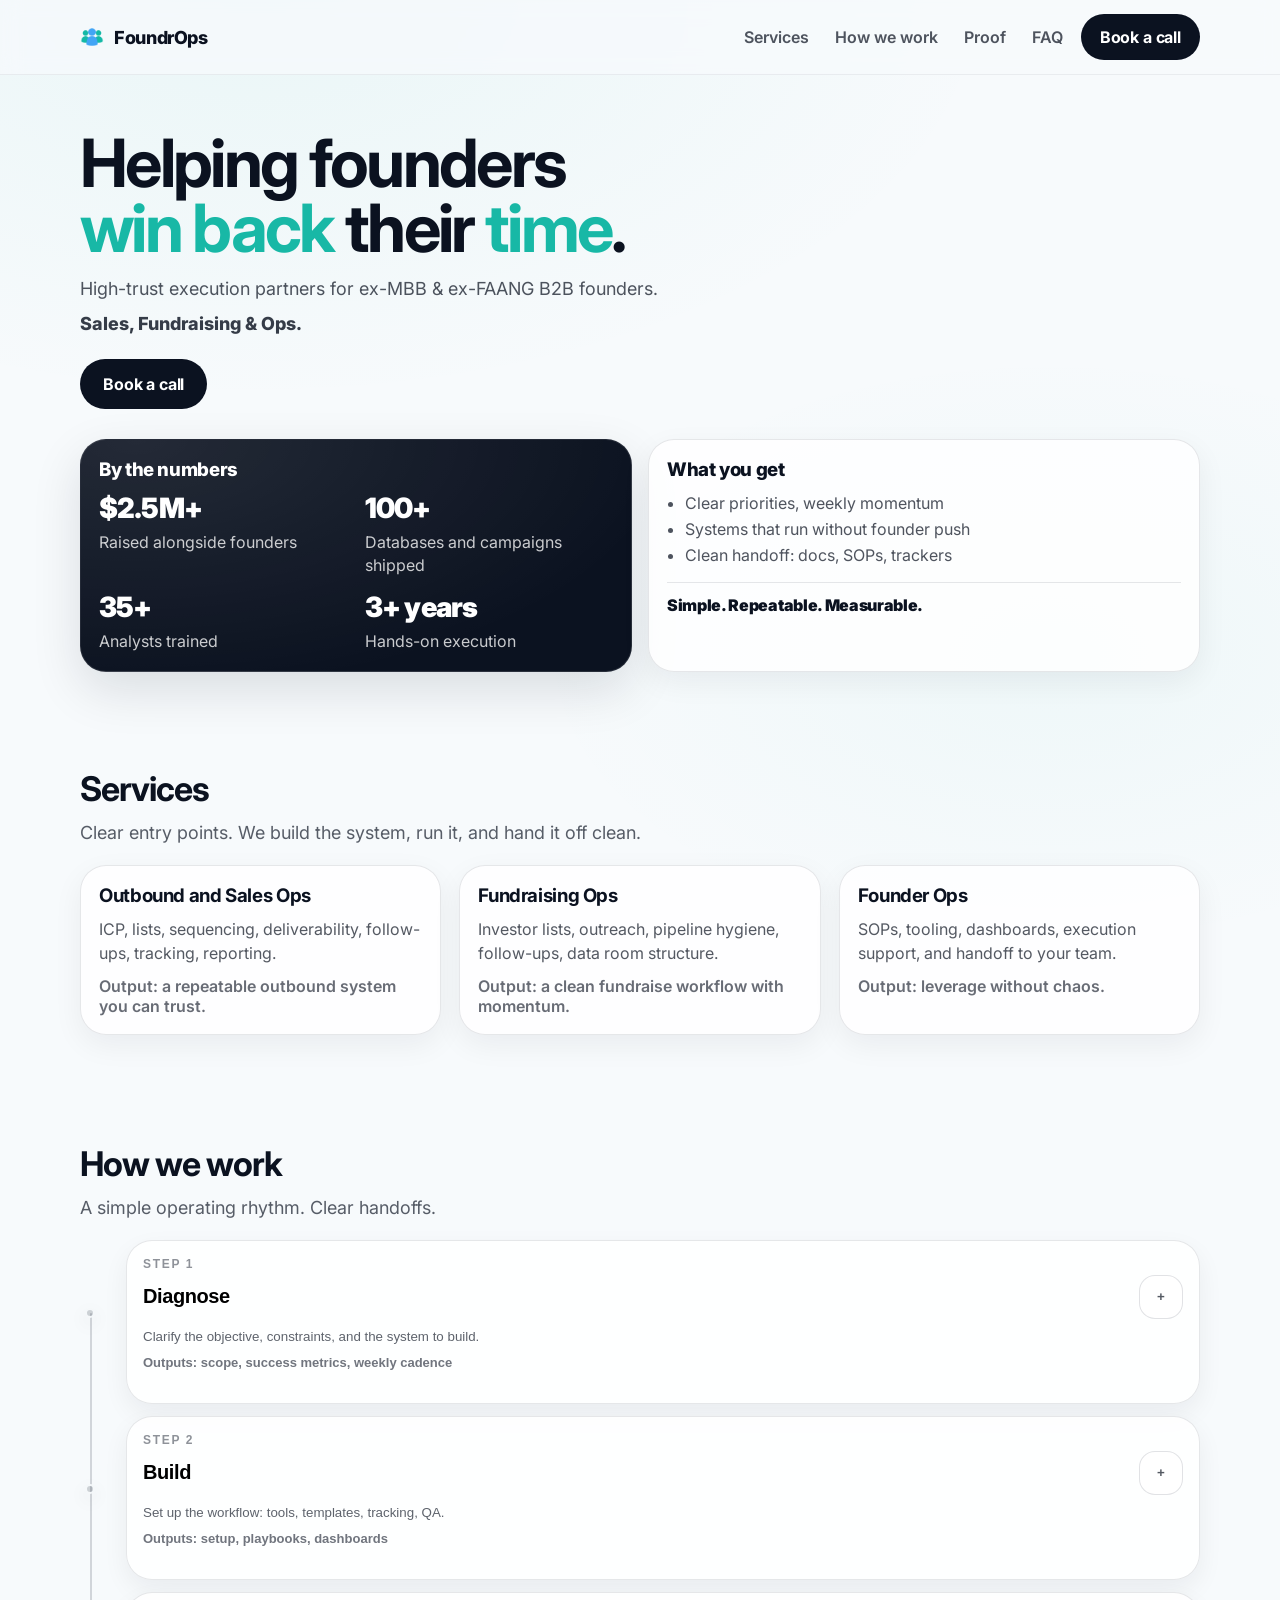
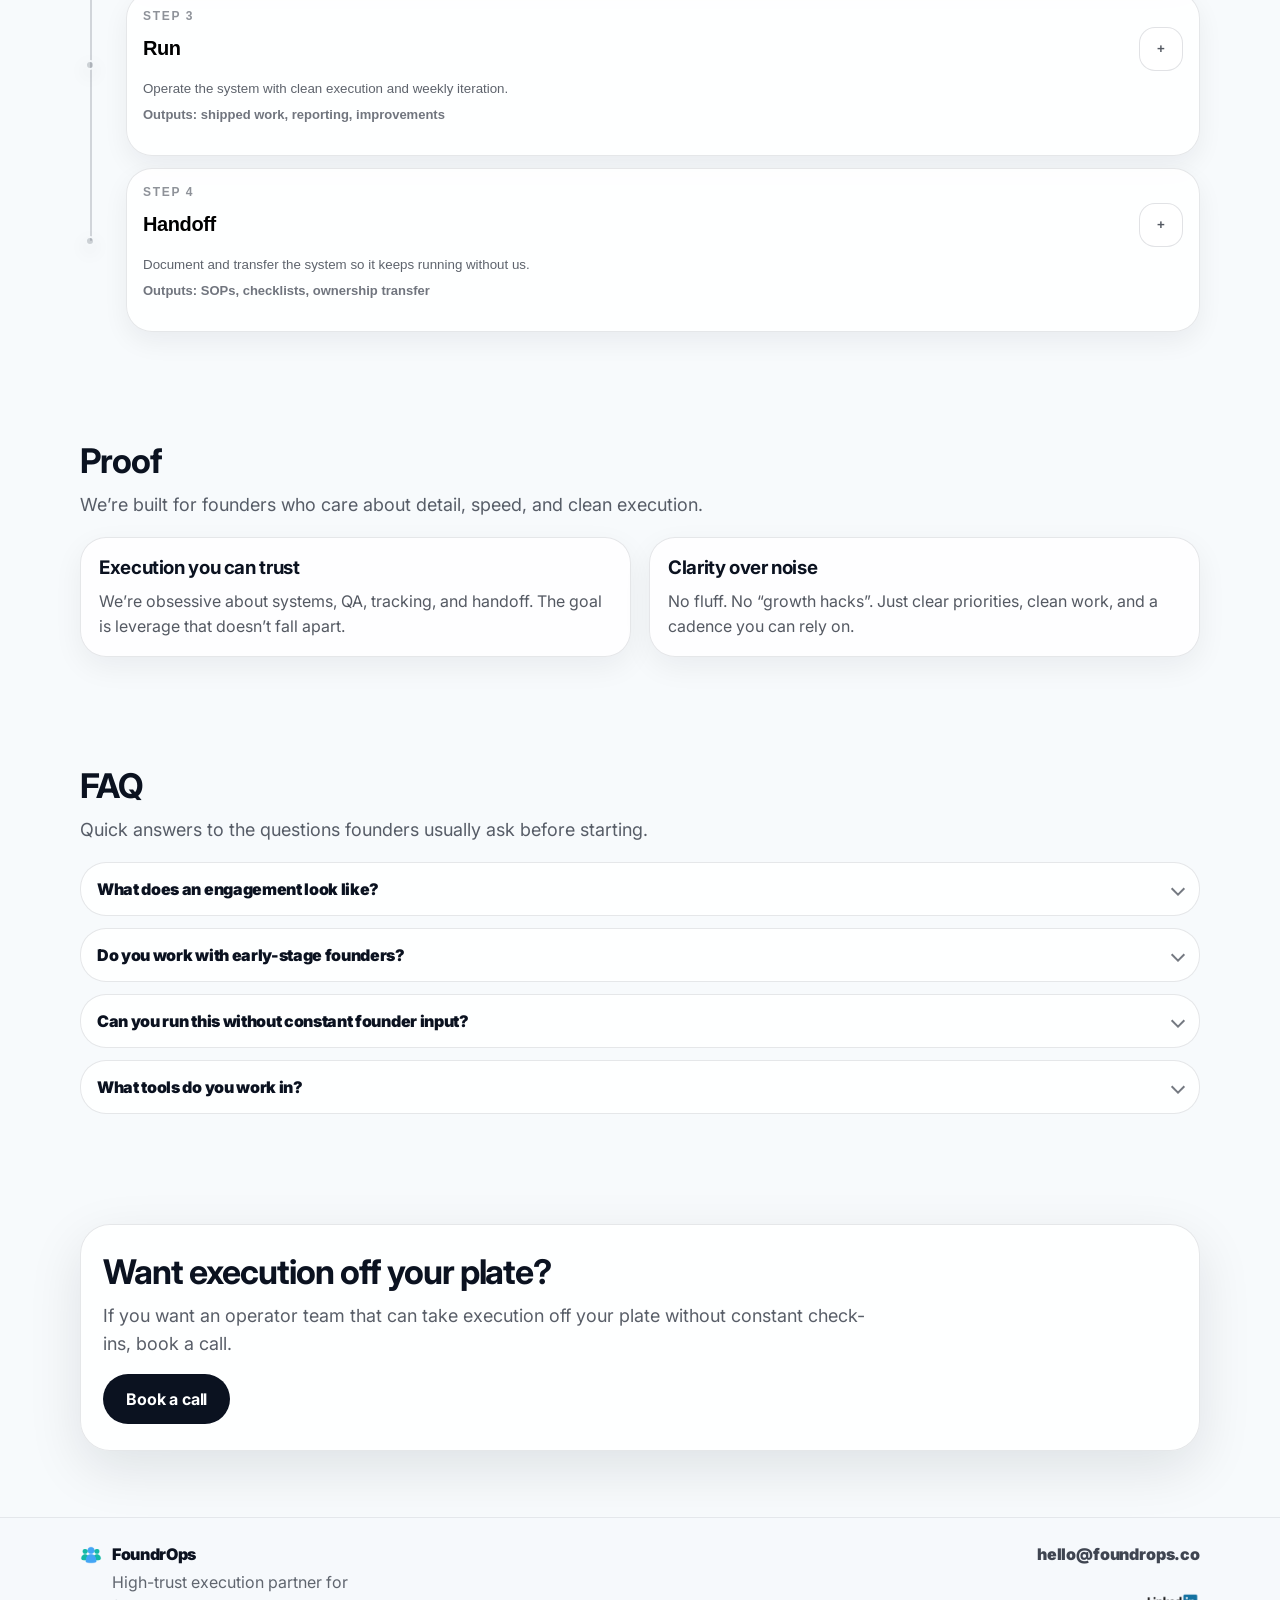
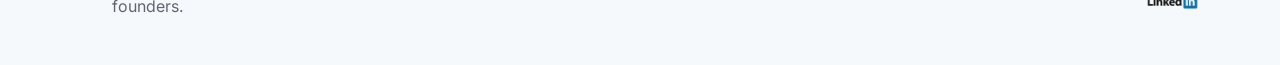
==== public/index.html @ 9a95f973 "Update index.html" ====
<!doctype html>
<html lang="en">
<head>
  <meta charset="utf-8" />
  <meta name="viewport" content="width=device-width, initial-scale=1" />
  <meta name="theme-color" content="#0B1220" />

  <title>FoundrOps | High-trust execution partners</title>
  <meta name="description" content="High-trust execution partners for ex-MBB & ex-FAANG B2B founders. Sales, Fundraising & Ops. Built, run, and handed off with clean documentation." />

  <!-- Enable safe reveal animations only when JS is available -->
  <script>
    document.documentElement.classList.add("js");
  </script>

  <!-- Favicons -->
  <link rel="icon" type="image/png" href="favicon.png" />
  <link rel="apple-touch-icon" href="apple-touch-icon.png" />

  <!-- Preload CSS -->
  <link rel="preload" href="styles.css" as="style" />
  <link rel="stylesheet" href="styles.css" />

  <!-- Fonts -->
  <link rel="preconnect" href="https://fonts.googleapis.com" />
  <link rel="preconnect" href="https://fonts.gstatic.com" crossorigin />
  <link rel="preload" as="style" href="https://fonts.googleapis.com/css2?family=Inter:wght@400;500;600;700;800&display=swap" />
  <link href="https://fonts.googleapis.com/css2?family=Inter:wght@400;500;600;700;800&display=swap" rel="stylesheet" />
</head>

<body>
  <a class="skip" href="#main">Skip to content</a>

  <header class="site-header" id="siteHeader">
    <div class="container header-inner">
      <a class="brand" href="#top" aria-label="FoundrOps home">
        <img src="group.png" alt="" class="brand-logo" width="22" height="22" loading="eager" />
        <span class="brand-name">FoundrOps</span>
      </a>

      <nav class="nav" aria-label="Primary">
        <a class="nav-link" href="#services">Services</a>
        <a class="nav-link" href="#how">How we work</a>
        <a class="nav-link" href="#proof">Proof</a>
        <a class="nav-link" href="#faq">FAQ</a>
      </nav>

      <a class="btn btn-primary header-cta" id="headerCta" href="https://calendly.com/mihirmakwana5720/20min" target="_blank" rel="noopener">
        Book a call
      </a>

      <button class="nav-toggle" id="navToggle" aria-label="Open menu" aria-expanded="false" aria-controls="mobileNav">
        <span></span><span></span><span></span>
      </button>
    </div>

    <div class="mobile-nav" id="mobileNav" aria-hidden="true">
      <div class="mobile-nav-inner container">
        <a class="mobile-link" href="#services">Services</a>
        <a class="mobile-link" href="#how">How we work</a>
        <a class="mobile-link" href="#proof">Proof</a>
        <a class="mobile-link" href="#faq">FAQ</a>

        <a class="btn btn-primary mobile-cta" href="https://calendly.com/mihirmakwana5720/20min" target="_blank" rel="noopener">
          Book a call
        </a>
      </div>
    </div>
  </header>

  <main id="main">
    <!-- HERO -->
    <section class="hero" id="top">
      <div class="container">
        <div class="hero-top reveal">
          <div class="hero-copy">
            <h1 class="hero-title">
              Helping founders <span class="accent nowrap">win back</span> their <span class="accent">time</span>.
            </h1>

            <p class="hero-sub">
              High-trust execution partners for ex-MBB &amp; ex-FAANG B2B founders.
            </p>
            <p class="hero-sub hero-sub-strong">
              Sales, Fundraising &amp; Ops.
            </p>

            <div class="hero-actions" id="heroCtaBlock">
              <a class="btn btn-primary btn-lg" id="heroCta" href="https://calendly.com/mihirmakwana5720/20min" target="_blank" rel="noopener">
                Book a call
              </a>
            </div>
          </div>
        </div>

        <div class="hero-cards reveal">
          <article class="card sheen">
            <h3 class="card-title">By the numbers</h3>
            <div class="stats">
              <div class="stat">
                <div class="stat-num">$2.5M+</div>
                <div class="stat-label">Raised alongside founders</div>
              </div>
              <div class="stat">
                <div class="stat-num">100+</div>
                <div class="stat-label">Databases and campaigns shipped</div>
              </div>
              <div class="stat">
                <div class="stat-num">35+</div>
                <div class="stat-label">Analysts trained</div>
              </div>
              <div class="stat">
                <div class="stat-num">3+ years</div>
                <div class="stat-label">Hands-on execution</div>
              </div>
            </div>
          </article>

          <article class="card sheen card-get">
            <h3 class="card-title">What you get</h3>
            <ul class="bullets">
              <li>Clear priorities, weekly momentum</li>
              <li>Systems that run without founder push</li>
              <li>Clean handoff: docs, SOPs, trackers</li>
            </ul>
            <div class="tagline">Simple. Repeatable. Measurable.</div>
          </article>
        </div>
      </div>
    </section>

    <!-- SERVICES -->
    <section class="section reveal" id="services">
      <div class="container">
        <div class="section-head">
          <h2>Services</h2>
          <p>Clear entry points. We build the system, run it, and hand it off clean.</p>
        </div>

        <div class="grid-3">
          <article class="card sheen">
            <h3>Outbound and Sales Ops</h3>
            <p>ICP, lists, sequencing, deliverability, follow-ups, tracking, reporting.</p>
            <div class="mini">Output: a repeatable outbound system you can trust.</div>
          </article>

          <article class="card sheen">
            <h3>Fundraising Ops</h3>
            <p>Investor lists, outreach, pipeline hygiene, follow-ups, data room structure.</p>
            <div class="mini">Output: a clean fundraise workflow with momentum.</div>
          </article>

          <article class="card sheen">
            <h3>Founder Ops</h3>
            <p>SOPs, tooling, dashboards, execution support, and handoff to your team.</p>
            <div class="mini">Output: leverage without chaos.</div>
          </article>
        </div>
      </div>
    </section>

    <!-- HOW WE WORK -->
    <section class="section reveal" id="how">
      <div class="container">
        <div class="section-head">
          <h2>How we work</h2>
          <p>A simple operating rhythm. Clear handoffs.</p>
        </div>

        <div class="work">
          <div class="work-rail" aria-hidden="true">
            <div class="rail-track" id="railTrack"></div>
            <div class="rail-fill" id="railFill"></div>
            <div class="rail-dots" id="railDots"></div>
          </div>

          <div class="work-steps" id="workSteps">
            <article class="step-card sheen" data-step="0">
              <button class="step-trigger" id="stepBtn0" type="button" aria-expanded="false" aria-controls="stepPanel0">
                <div class="step-meta">STEP 1</div>
                <div class="step-row">
                  <div class="step-title">Diagnose</div>
                  <div class="step-icon" aria-hidden="true">+</div>
                </div>
                <div class="step-sub">Clarify the objective, constraints, and the system to build.</div>
                <div class="step-out">Outputs: scope, success metrics, weekly cadence</div>
              </button>

              <div class="step-panel" id="stepPanel0" role="region" aria-labelledby="stepBtn0" aria-hidden="true">
                <div class="step-panel-inner">
                  <ul class="bullets tight">
                    <li>Clarify priorities and what “done” looks like</li>
                    <li>Map the workflow, tools, and handoffs</li>
                    <li>Agree weekly cadence and reporting format</li>
                  </ul>
                </div>
              </div>
            </article>

            <article class="step-card sheen" data-step="1">
              <button class="step-trigger" id="stepBtn1" type="button" aria-expanded="false" aria-controls="stepPanel1">
                <div class="step-meta">STEP 2</div>
                <div class="step-row">
                  <div class="step-title">Build</div>
                  <div class="step-icon" aria-hidden="true">+</div>
                </div>
                <div class="step-sub">Set up the workflow: tools, templates, tracking, QA.</div>
                <div class="step-out">Outputs: setup, playbooks, dashboards</div>
              </button>

              <div class="step-panel" id="stepPanel1" role="region" aria-labelledby="stepBtn1" aria-hidden="true">
                <div class="step-panel-inner">
                  <ul class="bullets tight">
                    <li>Set up tooling and clean structure</li>
                    <li>Create templates, checklists, trackers</li>
                    <li>Install QA so execution stays consistent</li>
                  </ul>
                </div>
              </div>
            </article>

            <article class="step-card sheen" data-step="2">
              <button class="step-trigger" id="stepBtn2" type="button" aria-expanded="false" aria-controls="stepPanel2">
                <div class="step-meta">STEP 3</div>
                <div class="step-row">
                  <div class="step-title">Run</div>
                  <div class="step-icon" aria-hidden="true">+</div>
                </div>
                <div class="step-sub">Operate the system with clean execution and weekly iteration.</div>
                <div class="step-out">Outputs: shipped work, reporting, improvements</div>
              </button>

              <div class="step-panel" id="stepPanel2" role="region" aria-labelledby="stepBtn2" aria-hidden="true">
                <div class="step-panel-inner">
                  <ul class="bullets tight">
                    <li>Execute weekly with speed and consistency</li>
                    <li>Track outcomes and tighten the loop</li>
                    <li>Improve what matters, cut what doesn’t</li>
                  </ul>
                </div>
              </div>
            </article>

            <article class="step-card sheen" data-step="3">
              <button class="step-trigger" id="stepBtn3" type="button" aria-expanded="false" aria-controls="stepPanel3">
                <div class="step-meta">STEP 4</div>
                <div class="step-row">
                  <div class="step-title">Handoff</div>
                  <div class="step-icon" aria-hidden="true">+</div>
                </div>
                <div class="step-sub">Document and transfer the system so it keeps running without us.</div>
                <div class="step-out">Outputs: SOPs, checklists, ownership transfer</div>
              </button>

              <div class="step-panel" id="stepPanel3" role="region" aria-labelledby="stepBtn3" aria-hidden="true">
                <div class="step-panel-inner">
                  <ul class="bullets tight">
                    <li>Document the system end-to-end</li>
                    <li>Transfer ownership with clear standards</li>
                    <li>Leave behind a workflow your team can run</li>
                  </ul>
                </div>
              </div>
            </article>
          </div>
        </div>
      </div>
    </section>

    <!-- PROOF -->
    <section class="section reveal" id="proof">
      <div class="container">
        <div class="section-head">
          <h2>Proof</h2>
          <p>We’re built for founders who care about detail, speed, and clean execution.</p>
        </div>

        <div class="grid-2">
          <article class="card sheen">
            <h3>Execution you can trust</h3>
            <p>We’re obsessive about systems, QA, tracking, and handoff. The goal is leverage that doesn’t fall apart.</p>
          </article>

          <article class="card sheen">
            <h3>Clarity over noise</h3>
            <p>No fluff. No “growth hacks”. Just clear priorities, clean work, and a cadence you can rely on.</p>
          </article>
        </div>
      </div>
    </section>

    <!-- FAQ -->
    <section class="section reveal" id="faq">
      <div class="container">
        <div class="section-head">
          <h2>FAQ</h2>
          <p>Quick answers to the questions founders usually ask before starting.</p>
        </div>

        <div class="faq">
          <details class="faq-item sheen">
            <summary>
              <span>What does an engagement look like?</span>
              <span class="chev" aria-hidden="true"></span>
            </summary>
            <div class="faq-body">
              We start with a fast diagnose, align on outputs, then build and run weekly. Once stable, we document and hand off.
            </div>
          </details>

          <details class="faq-item sheen">
            <summary>
              <span>Do you work with early-stage founders?</span>
              <span class="chev" aria-hidden="true"></span>
            </summary>
            <div class="faq-body">
              Yes, if the founder values systems and consistency. We’re a fit when you want repeatable execution, not experiments for experiments’ sake.
            </div>
          </details>

          <details class="faq-item sheen">
            <summary>
              <span>Can you run this without constant founder input?</span>
              <span class="chev" aria-hidden="true"></span>
            </summary>
            <div class="faq-body">
              That’s the point. We set up structure, reporting, and QA so the work moves with minimal check-ins.
            </div>
          </details>

          <details class="faq-item sheen">
            <summary>
              <span>What tools do you work in?</span>
              <span class="chev" aria-hidden="true"></span>
            </summary>
            <div class="faq-body">
              Whatever your stack is. We typically operate across CRM, email tooling, spreadsheets, docs, and lightweight automation.
            </div>
          </details>
        </div>
      </div>
    </section>

    <!-- CTA -->
    <section class="cta reveal" id="cta">
      <div class="container">
        <div class="cta-card sheen" id="ctaBlock">
          <h2>Want execution off your plate?</h2>
          <p>If you want an operator team that can take execution off your plate without constant check-ins, book a call.</p>
          <div class="cta-actions">
            <a class="btn btn-primary btn-lg" href="https://calendly.com/mihirmakwana5720/20min" target="_blank" rel="noopener">
              Book a call
            </a>
          </div>
        </div>
      </div>
    </section>

    <!-- FOOTER -->
    <footer class="footer">
      <div class="container footer-inner">
        <div class="footer-brand">
          <img src="group.png" alt="" class="footer-logo" width="22" height="22" loading="lazy" />
          <div>
            <div class="footer-name">FoundrOps</div>
            <div class="footer-sub">High-trust execution partner for founders.</div>
          </div>
        </div>

        <div class="footer-links">
          <a class="footer-link" href="mailto:hello@foundrops.co">hello@foundrops.co</a>
          <a class="footer-linkedin" href="https://www.linkedin.com/in/makwana-mihir/" target="_blank" rel="noopener" aria-label="LinkedIn">
            <img src="linkedin.png" alt="LinkedIn" width="110" height="110" loading="lazy" />
          </a>
        </div>
      </div>
    </footer>
  </main>

  <script src="script.js" defer></script>
</body>
</html>
---- public/styles.css ----
:root{
  --bg: #F7FAFC;
  --surface: #FFFFFF;
  --ink: #0B1220;
  --muted: #4B5563;
  --muted2:#6B7280;
  --stroke: rgba(15, 23, 42, 0.12);
  --shadow: 0 10px 30px rgba(11,18,32,0.10);
  --shadow2: 0 18px 50px rgba(11,18,32,0.12);
  --accent: #18B8A6;
  --accent2:#0FA69A;
  --radius: 18px;
  --radius2: 26px;

  --rail-x: 10px;
  --rail-w: 2px;
}

*{ box-sizing: border-box; }
html{ scroll-behavior: smooth; }
body{
  margin:0;
  font-family: Inter, system-ui, -apple-system, Segoe UI, Roboto, Arial, sans-serif;
  color: var(--ink);
  background:
    radial-gradient(1200px 650px at 20% 0%, rgba(24,184,166,0.06) 0%, rgba(24,184,166,0.00) 62%),
    radial-gradient(900px 520px at 82% 20%, rgba(24,184,166,0.04) 0%, rgba(24,184,166,0.00) 58%),
    var(--bg);
}

a{ color: inherit; text-decoration: none; }
ul{ margin:0; padding-left: 18px; }
p{ margin:0; }

.sr-only{
  position:absolute;
  width:1px;
  height:1px;
  padding:0;
  margin:-1px;
  overflow:hidden;
  clip: rect(0, 0, 0, 0);
  white-space: nowrap;
  border:0;
}

.container{
  width: min(1120px, calc(100% - 40px));
  margin: 0 auto;
}

.skip{
  position:absolute;
  left:-9999px;
  top: 12px;
  background: var(--surface);
  border: 1px solid var(--stroke);
  padding: 10px 14px;
  border-radius: 12px;
}
.skip:focus{ left: 12px; z-index: 9999; }

.site-header{
  position: sticky;
  top: 0;
  z-index: 50;
  background: rgba(247,250,252,0.72);
  backdrop-filter: blur(10px);
  border-bottom: 1px solid rgba(15,23,42,0.06);
}
.header-inner{
  display:flex;
  align-items:center;
  gap: 18px;
  padding: 14px 0;
}
.brand{
  display:flex;
  align-items:center;
  gap: 10px;
  min-width: 160px;
}
.brand-logo{
  width: 24px;
  height: 24px;
  border-radius: 8px;
}
.brand-name{
  font-weight: 800;
  letter-spacing: -0.02em;
  font-size: 18px;
}

.nav{
  margin-left: auto;
  display:flex;
  align-items:center;
  justify-content:flex-end;
  gap: 26px;
}
.nav-link{
  font-weight: 600;
  color: rgba(11,18,32,0.72);
  padding: 8px 0;
}
.nav-link:hover{ color: rgba(11,18,32,0.95); }

.btn{
  display:inline-flex;
  align-items:center;
  justify-content:center;
  border-radius: 999px;
  padding: 12px 18px;
  border: 1px solid rgba(15,23,42,0.12);
  background: transparent;
  font-weight: 700;
  letter-spacing: -0.01em;
  transition: transform .18s ease, box-shadow .18s ease, background .18s ease, opacity .18s ease;
  white-space: nowrap;
}
.btn:hover{ transform: translateY(-1px); box-shadow: 0 12px 30px rgba(11,18,32,0.10); }
.btn:active{ transform: translateY(0); box-shadow: none; }

.btn-primary{
  background: linear-gradient(180deg, #0B1220, #0B1220);
  border-color: rgba(11,18,32,0.16);
  color: #fff;
}
.btn-lg{ padding: 14px 22px; font-size: 16px; }

.header-cta{
  opacity: 0;
  pointer-events: none;
  transform: translateY(-2px);
}
.header-cta.is-visible{
  opacity: 1;
  pointer-events: auto;
  transform: translateY(0);
}

.nav-toggle{
  display:none;
  margin-left: 6px;
  width: 44px;
  height: 40px;
  border-radius: 999px;
  border: 1px solid rgba(15,23,42,0.12);
  background: rgba(255,255,255,0.70);
  align-items:center;
  justify-content:center;
  cursor:pointer;
}
.nav-toggle span{
  display:block;
  width: 22px;
  height: 2px;
  border-radius: 2px;
  background: rgba(11,18,32,0.82);
}
.nav-toggle{
  gap: 4px;
  flex-direction: column;
}

.mobile-nav{
  display:none;
  border-top: 1px solid rgba(15,23,42,0.08);
  background: rgba(247,250,252,0.92);
  backdrop-filter: blur(10px);
}
.mobile-nav[aria-hidden="false"]{ display:block; }
.mobile-nav-inner{
  padding: 12px 0 18px;
  display:flex;
  flex-direction: column;
  gap: 10px;
}
.mobile-link{
  padding: 12px 6px;
  font-weight: 700;
  color: rgba(11,18,32,0.80);
  border-radius: 12px;
}
.mobile-link:hover{ background: rgba(15,23,42,0.04); }
.mobile-cta{ margin-top: 8px; }

.hero{
  padding: 46px 0 34px;
}
.hero-top{
  display:block;
}
.hero-copy{
  max-width: 900px;
}
.hero-title{
  font-size: clamp(44px, 5.2vw, 74px);
  line-height: 0.98;
  letter-spacing: -0.04em;
  margin: 0 0 14px;
  text-wrap: balance;
}
.accent{ color: var(--accent); }
.nowrap{ white-space: nowrap; }

.hero-sub{
  margin-top: 10px;
  color: rgba(11,18,32,0.72);
  font-size: 18px;
  line-height: 1.5;
  max-width: 64ch;
}
.hero-sub-strong{
  margin-top: 8px;
  font-weight: 800;
  color: rgba(11,18,32,0.82);
}

.hero-actions{
  margin-top: 22px;
}
.hero-cards{
  margin-top: 26px;
  display:grid;
  grid-template-columns: 1fr;
  gap: 16px;
}

.section{
  padding: 54px 0;
}
.section-head{
  margin-bottom: 18px;
}
.section-head h2{
  font-size: 34px;
  letter-spacing: -0.03em;
  margin:0 0 10px;
}
.section-head p{
  color: rgba(11,18,32,0.68);
  font-size: 18px;
  line-height: 1.55;
  max-width: 72ch;
}

.grid-3{
  display:grid;
  grid-template-columns: 1fr;
  gap: 18px;
}
.grid-2{
  display:grid;
  grid-template-columns: 1fr;
  gap: 18px;
}

.card{
  position: relative;
  border-radius: var(--radius2);
  border: 1px solid rgba(15,23,42,0.10);
  background: rgba(255,255,255,0.82);
  box-shadow: 0 10px 30px rgba(11,18,32,0.06);
  padding: 18px 18px;
  overflow:hidden;
}
.card-title{
  margin: 0 0 10px;
  font-weight: 800;
  letter-spacing: -0.02em;
}
.card h3{
  margin: 0 0 10px;
  letter-spacing: -0.02em;
}
.card p{
  color: rgba(11,18,32,0.70);
  line-height: 1.55;
}
.mini{
  margin-top: 10px;
  color: rgba(11,18,32,0.62);
  font-weight: 600;
}

.stats{
  display:grid;
  grid-template-columns: 1fr 1fr;
  gap: 14px 18px;
  margin-top: 10px;
}
.stat-num{
  font-size: 28px;
  font-weight: 900;
  letter-spacing: -0.03em;
}
.stat-label{
  margin-top: 6px;
  color: rgba(255,255,255,0.78);
  line-height: 1.4;
}
.hero .card:first-child{
  background: radial-gradient(900px 420px at 10% 0%, rgba(255,255,255,0.10), rgba(255,255,255,0.00) 60%), #0B1220;
  border-color: rgba(255,255,255,0.10);
  box-shadow: var(--shadow2);
  color: #fff;
}
.hero .card:first-child .card-title{ color:#fff; }
.hero .card:first-child .stat-num{ color:#fff; }
.hero .card:first-child .stat-label{ color: rgba(255,255,255,0.78); }

.bullets{ color: rgba(11,18,32,0.72); line-height: 1.6; }
.bullets.tight{ line-height: 1.55; }
.tagline{
  margin-top: 14px;
  padding-top: 12px;
  border-top: 1px solid rgba(15,23,42,0.10);
  font-weight: 900;
  letter-spacing: -0.02em;
}

/* How we work */
.work{
  display:grid;
  grid-template-columns: 28px 1fr;
  gap: 18px;
  align-items: start;
  margin-top: 14px;
}
.work-rail{
  position: relative;
  min-height: 260px;
}
.rail-track, .rail-fill{
  position:absolute;
  left: var(--rail-x);
  width: var(--rail-w);
  border-radius: 999px;
}
.rail-track{
  background: rgba(15,23,42,0.16);
}
.rail-fill{
  background: var(--accent);
  box-shadow: 0 0 0 6px rgba(24,184,166,0.10);
  transform-origin: top;
  transform: scaleY(0);
  will-change: transform;
  transition: transform .26s cubic-bezier(.2,.8,.2,1);
}
.rail-dots{
  position:absolute;
  inset: 0;
}
.rail-dot{
  position:absolute;
  left: calc(var(--rail-x) - 5px);
  width: 10px;
  height: 10px;
  border-radius: 999px;
  background: rgba(15,23,42,0.18);
  border: 2px solid rgba(247,250,252,0.95);
  box-shadow: 0 6px 18px rgba(11,18,32,0.10);
  transform: translateY(-50%);
  transition: transform .18s ease, background .18s ease;
}
.rail-dot.is-active{
  background: var(--accent);
  transform: translateY(-50%) scale(1.18);
}

.work-steps{
  display:flex;
  flex-direction: column;
  gap: 12px;
}

.step-card{
  border-radius: var(--radius2);
  border: 1px solid rgba(15,23,42,0.10);
  background: rgba(255,255,255,0.86);
  box-shadow: 0 10px 26px rgba(11,18,32,0.06);
  overflow:hidden;
}
.step-trigger{
  width:100%;
  text-align:left;
  background: transparent;
  border: 0;
  padding: 16px 16px;
  cursor: pointer;
}
.step-meta{
  font-size: 12px;
  letter-spacing: 0.14em;
  color: rgba(11,18,32,0.46);
  font-weight: 800;
}
.step-row{
  display:flex;
  align-items:center;
  justify-content: space-between;
  gap: 12px;
  margin-top: 4px;
}
.step-title{
  font-size: 20px;
  font-weight: 900;
  letter-spacing: -0.02em;
}
.step-icon{
  width: 44px;
  height: 44px;
  border-radius: 16px;
  border: 1px solid rgba(15,23,42,0.12);
  display:flex;
  align-items:center;
  justify-content:center;
  font-weight: 900;
  color: rgba(11,18,32,0.70);
  background: rgba(255,255,255,0.70);
  transition: transform .18s ease, background .18s ease;
}
.step-sub{
  margin-top: 8px;
  color: rgba(11,18,32,0.66);
  line-height: 1.5;
  max-height: 64px;
  overflow:hidden;
  transition: max-height .30s ease, opacity .22s ease;
}
.step-out{
  margin-top: 8px;
  color: rgba(11,18,32,0.58);
  font-weight: 700;
  font-size: 13px;
}

.step-card[data-open="true"] .step-sub{
  max-height: 0;
  opacity: 0;
}
.step-card[data-open="true"] .step-icon{
  background: rgba(24,184,166,0.10);
  color: var(--accent2);
  border-color: rgba(24,184,166,0.22);
}

/* Smooth accordion without height measuring */
.step-panel{
  display: grid;
  grid-template-rows: 0fr;
  opacity: 0;
  margin-top: 0;
  border-top: 1px solid transparent;
  transition: grid-template-rows .30s cubic-bezier(.2,.8,.2,1), opacity .18s ease, border-color .18s ease;
}
.step-panel > .step-panel-inner{
  overflow: hidden;
  padding: 0 16px 16px;
}
.step-panel.is-open{
  grid-template-rows: 1fr;
  opacity: 1;
  border-top-color: rgba(15,23,42,0.08);
}

/* FAQ */
.faq{
  display:flex;
  flex-direction: column;
  gap: 12px;
}
.faq-item{
  border-radius: var(--radius2);
  border: 1px solid rgba(15,23,42,0.10);
  background: rgba(255,255,255,0.86);
  overflow:hidden;
}
.faq-item summary{
  list-style: none;
  cursor:pointer;
  padding: 16px 16px;
  font-weight: 900;
  letter-spacing: -0.02em;
  display:flex;
  align-items:center;
  justify-content: space-between;
  gap: 12px;
}
.faq-item summary::-webkit-details-marker{ display:none; }
.chev{
  width: 10px;
  height: 10px;
  border-right: 2px solid rgba(11,18,32,0.56);
  border-bottom: 2px solid rgba(11,18,32,0.56);
  transform: rotate(45deg);
  transition: transform .18s ease;
  margin-left: 8px;
}
.faq-item[open] .chev{
  transform: rotate(-135deg);
}
.faq-body{
  padding: 0 16px 16px;
  color: rgba(11,18,32,0.70);
  line-height: 1.6;
}

/* CTA */
.cta{
  padding: 56px 0 66px;
}
.cta-card{
  border-radius: 30px;
  border: 1px solid rgba(15,23,42,0.10);
  background: rgba(255,255,255,0.88);
  box-shadow: 0 18px 54px rgba(11,18,32,0.10);
  padding: 26px 22px;
  overflow: hidden;
}
.cta-card h2{
  margin:0 0 10px;
  font-size: 34px;
  letter-spacing: -0.03em;
}
.cta-card p{
  color: rgba(11,18,32,0.68);
  font-size: 18px;
  line-height: 1.55;
  max-width: 70ch;
}
.cta-actions{ margin-top: 16px; }

/* Footer */
.footer{
  padding: 26px 0 36px;
  border-top: 1px solid rgba(15,23,42,0.08);
  background: rgba(247,250,252,0.70);
}
.footer-inner{
  display:flex;
  align-items:flex-start;
  justify-content: space-between;
  gap: 18px;
}
.footer-brand{
  display:flex;
  align-items:flex-start;
  gap: 10px;
}
.footer-logo{
  width: 22px;
  height: 22px;
  border-radius: 8px;
}
.footer-name{
  font-weight: 900;
  letter-spacing: -0.02em;
}
.footer-sub{
  margin-top: 6px;
  color: rgba(11,18,32,0.64);
  line-height: 1.5;
  max-width: 28ch;
}
.footer-links{
  display:flex;
  flex-direction: column;
  align-items:flex-end;
  gap: 10px;
}
.footer-link{
  font-weight: 900;
  letter-spacing: -0.01em;
  color: rgba(11,18,32,0.78);
}
.footer-link:hover{ color: rgba(11,18,32,0.95); }

.footer-linkedin img{
  width: 55px;
  height: 55px;
  display:block;
  opacity: 0.92;
}
.footer-linkedin:hover img{ opacity: 1; }

/* Sheen effect */
.sheen{ position: relative; }
.sheen::before{
  content:"";
  position:absolute;
  inset:-1px;
  background: radial-gradient(140px circle at var(--mx, 50%) var(--my, 50%),
    rgba(24,184,166,0.18),
    rgba(24,184,166,0.00) 60%);
  opacity: 0;
  transition: opacity .18s ease;
  pointer-events:none;
}
.sheen:hover::before{ opacity: 1; }

/* Responsive */
@media (min-width: 820px){
  .hero{ padding: 56px 0 42px; }
  .hero-cards{
    grid-template-columns: 1fr 1fr;
    gap: 16px;
    margin-top: 30px;
  }
  .grid-3{
    grid-template-columns: 1fr 1fr 1fr;
    gap: 18px;
  }
  .grid-2{
    grid-template-columns: 1fr 1fr;
    gap: 18px;
  }
}

@media (max-width: 860px){
  .nav{ display:none; }
  .nav-toggle{ display:flex; margin-left:auto; }
  .header-cta{ display:none; }
  .footer-inner{ flex-direction: column; }
  .footer-links{ align-items:flex-start; }
}

/* Mobile: simplify “How we work” */
@media (max-width: 520px){
  .hero{ padding: 44px 0 30px; }
  .hero-actions{ margin-top: 18px; }
  .hero-cards{ margin-top: 34px; }
  .section{ padding: 44px 0; }
  .section-head h2{ font-size: 30px; }
  .hero-sub{ font-size: 17px; }
  .step-title{ font-size: 19px; }

  .work{ grid-template-columns: 1fr; }
  .work-rail{ display:none; }
}

/* Reduced motion */
@media (prefers-reduced-motion: reduce){
  html{ scroll-behavior: auto; }
  .btn, .rail-dot, .step-panel, .step-sub, .sheen::before, .chev, .rail-fill{
    transition: none !important;
  }
}
---- public/styles.css ----
:root{
  --bg: #F7FAFC;
  --surface: #FFFFFF;
  --ink: #0B1220;
  --muted: #4B5563;
  --muted2:#6B7280;
  --stroke: rgba(15, 23, 42, 0.12);
  --shadow: 0 10px 30px rgba(11,18,32,0.10);
  --shadow2: 0 18px 50px rgba(11,18,32,0.12);
  --accent: #18B8A6;
  --accent2:#0FA69A;
  --radius: 18px;
  --radius2: 26px;

  --rail-x: 10px;
  --rail-w: 2px;
}

*{ box-sizing: border-box; }
html{ scroll-behavior: smooth; }
body{
  margin:0;
  font-family: Inter, system-ui, -apple-system, Segoe UI, Roboto, Arial, sans-serif;
  color: var(--ink);
  background:
    radial-gradient(1200px 650px at 20% 0%, rgba(24,184,166,0.06) 0%, rgba(24,184,166,0.00) 62%),
    radial-gradient(900px 520px at 82% 20%, rgba(24,184,166,0.04) 0%, rgba(24,184,166,0.00) 58%),
    var(--bg);
}

a{ color: inherit; text-decoration: none; }
ul{ margin:0; padding-left: 18px; }
p{ margin:0; }

.sr-only{
  position:absolute;
  width:1px;
  height:1px;
  padding:0;
  margin:-1px;
  overflow:hidden;
  clip: rect(0, 0, 0, 0);
  white-space: nowrap;
  border:0;
}

.container{
  width: min(1120px, calc(100% - 40px));
  margin: 0 auto;
}

.skip{
  position:absolute;
  left:-9999px;
  top: 12px;
  background: var(--surface);
  border: 1px solid var(--stroke);
  padding: 10px 14px;
  border-radius: 12px;
}
.skip:focus{ left: 12px; z-index: 9999; }

.site-header{
  position: sticky;
  top: 0;
  z-index: 50;
  background: rgba(247,250,252,0.72);
  backdrop-filter: blur(10px);
  border-bottom: 1px solid rgba(15,23,42,0.06);
}
.header-inner{
  display:flex;
  align-items:center;
  gap: 18px;
  padding: 14px 0;
}
.brand{
  display:flex;
  align-items:center;
  gap: 10px;
  min-width: 160px;
}
.brand-logo{
  width: 24px;
  height: 24px;
  border-radius: 8px;
}
.brand-name{
  font-weight: 800;
  letter-spacing: -0.02em;
  font-size: 18px;
}

.nav{
  margin-left: auto;
  display:flex;
  align-items:center;
  justify-content:flex-end;
  gap: 26px;
}
.nav-link{
  font-weight: 600;
  color: rgba(11,18,32,0.72);
  padding: 8px 0;
}
.nav-link:hover{ color: rgba(11,18,32,0.95); }

.btn{
  display:inline-flex;
  align-items:center;
  justify-content:center;
  border-radius: 999px;
  padding: 12px 18px;
  border: 1px solid rgba(15,23,42,0.12);
  background: transparent;
  font-weight: 700;
  letter-spacing: -0.01em;
  transition: transform .18s ease, box-shadow .18s ease, background .18s ease, opacity .18s ease;
  white-space: nowrap;
}
.btn:hover{ transform: translateY(-1px); box-shadow: 0 12px 30px rgba(11,18,32,0.10); }
.btn:active{ transform: translateY(0); box-shadow: none; }

.btn-primary{
  background: linear-gradient(180deg, #0B1220, #0B1220);
  border-color: rgba(11,18,32,0.16);
  color: #fff;
}
.btn-lg{ padding: 14px 22px; font-size: 16px; }

.header-cta{
  opacity: 0;
  pointer-events: none;
  transform: translateY(-2px);
}
.header-cta.is-visible{
  opacity: 1;
  pointer-events: auto;
  transform: translateY(0);
}

.nav-toggle{
  display:none;
  margin-left: 6px;
  width: 44px;
  height: 40px;
  border-radius: 999px;
  border: 1px solid rgba(15,23,42,0.12);
  background: rgba(255,255,255,0.70);
  align-items:center;
  justify-content:center;
  cursor:pointer;
}
.nav-toggle span{
  display:block;
  width: 22px;
  height: 2px;
  border-radius: 2px;
  background: rgba(11,18,32,0.82);
}
.nav-toggle{
  gap: 4px;
  flex-direction: column;
}

.mobile-nav{
  display:none;
  border-top: 1px solid rgba(15,23,42,0.08);
  background: rgba(247,250,252,0.92);
  backdrop-filter: blur(10px);
}
.mobile-nav[aria-hidden="false"]{ display:block; }
.mobile-nav-inner{
  padding: 12px 0 18px;
  display:flex;
  flex-direction: column;
  gap: 10px;
}
.mobile-link{
  padding: 12px 6px;
  font-weight: 700;
  color: rgba(11,18,32,0.80);
  border-radius: 12px;
}
.mobile-link:hover{ background: rgba(15,23,42,0.04); }
.mobile-cta{ margin-top: 8px; }

.hero{
  padding: 46px 0 34px;
}
.hero-top{
  display:block;
}
.hero-copy{
  max-width: 900px;
}
.hero-title{
  font-size: clamp(44px, 5.2vw, 74px);
  line-height: 0.98;
  letter-spacing: -0.04em;
  margin: 0 0 14px;
  text-wrap: balance;
}
.accent{ color: var(--accent); }
.nowrap{ white-space: nowrap; }

.hero-sub{
  margin-top: 10px;
  color: rgba(11,18,32,0.72);
  font-size: 18px;
  line-height: 1.5;
  max-width: 64ch;
}
.hero-sub-strong{
  margin-top: 8px;
  font-weight: 800;
  color: rgba(11,18,32,0.82);
}

.hero-actions{
  margin-top: 22px;
}
.hero-cards{
  margin-top: 26px;
  display:grid;
  grid-template-columns: 1fr;
  gap: 16px;
}

.section{
  padding: 54px 0;
}
.section-head{
  margin-bottom: 18px;
}
.section-head h2{
  font-size: 34px;
  letter-spacing: -0.03em;
  margin:0 0 10px;
}
.section-head p{
  color: rgba(11,18,32,0.68);
  font-size: 18px;
  line-height: 1.55;
  max-width: 72ch;
}

.grid-3{
  display:grid;
  grid-template-columns: 1fr;
  gap: 18px;
}
.grid-2{
  display:grid;
  grid-template-columns: 1fr;
  gap: 18px;
}

.card{
  position: relative;
  border-radius: var(--radius2);
  border: 1px solid rgba(15,23,42,0.10);
  background: rgba(255,255,255,0.82);
  box-shadow: 0 10px 30px rgba(11,18,32,0.06);
  padding: 18px 18px;
  overflow:hidden;
}
.card-title{
  margin: 0 0 10px;
  font-weight: 800;
  letter-spacing: -0.02em;
}
.card h3{
  margin: 0 0 10px;
  letter-spacing: -0.02em;
}
.card p{
  color: rgba(11,18,32,0.70);
  line-height: 1.55;
}
.mini{
  margin-top: 10px;
  color: rgba(11,18,32,0.62);
  font-weight: 600;
}

.stats{
  display:grid;
  grid-template-columns: 1fr 1fr;
  gap: 14px 18px;
  margin-top: 10px;
}
.stat-num{
  font-size: 28px;
  font-weight: 900;
  letter-spacing: -0.03em;
}
.stat-label{
  margin-top: 6px;
  color: rgba(255,255,255,0.78);
  line-height: 1.4;
}
.hero .card:first-child{
  background: radial-gradient(900px 420px at 10% 0%, rgba(255,255,255,0.10), rgba(255,255,255,0.00) 60%), #0B1220;
  border-color: rgba(255,255,255,0.10);
  box-shadow: var(--shadow2);
  color: #fff;
}
.hero .card:first-child .card-title{ color:#fff; }
.hero .card:first-child .stat-num{ color:#fff; }
.hero .card:first-child .stat-label{ color: rgba(255,255,255,0.78); }

.bullets{ color: rgba(11,18,32,0.72); line-height: 1.6; }
.bullets.tight{ line-height: 1.55; }
.tagline{
  margin-top: 14px;
  padding-top: 12px;
  border-top: 1px solid rgba(15,23,42,0.10);
  font-weight: 900;
  letter-spacing: -0.02em;
}

/* How we work */
.work{
  display:grid;
  grid-template-columns: 28px 1fr;
  gap: 18px;
  align-items: start;
  margin-top: 14px;
}
.work-rail{
  position: relative;
  min-height: 260px;
}
.rail-track, .rail-fill{
  position:absolute;
  left: var(--rail-x);
  width: var(--rail-w);
  border-radius: 999px;
}
.rail-track{
  background: rgba(15,23,42,0.16);
}
.rail-fill{
  background: var(--accent);
  box-shadow: 0 0 0 6px rgba(24,184,166,0.10);
  transform-origin: top;
  transform: scaleY(0);
  will-change: transform;
  transition: transform .26s cubic-bezier(.2,.8,.2,1);
}
.rail-dots{
  position:absolute;
  inset: 0;
}
.rail-dot{
  position:absolute;
  left: calc(var(--rail-x) - 5px);
  width: 10px;
  height: 10px;
  border-radius: 999px;
  background: rgba(15,23,42,0.18);
  border: 2px solid rgba(247,250,252,0.95);
  box-shadow: 0 6px 18px rgba(11,18,32,0.10);
  transform: translateY(-50%);
  transition: transform .18s ease, background .18s ease;
}
.rail-dot.is-active{
  background: var(--accent);
  transform: translateY(-50%) scale(1.18);
}

.work-steps{
  display:flex;
  flex-direction: column;
  gap: 12px;
}

.step-card{
  border-radius: var(--radius2);
  border: 1px solid rgba(15,23,42,0.10);
  background: rgba(255,255,255,0.86);
  box-shadow: 0 10px 26px rgba(11,18,32,0.06);
  overflow:hidden;
}
.step-trigger{
  width:100%;
  text-align:left;
  background: transparent;
  border: 0;
  padding: 16px 16px;
  cursor: pointer;
}
.step-meta{
  font-size: 12px;
  letter-spacing: 0.14em;
  color: rgba(11,18,32,0.46);
  font-weight: 800;
}
.step-row{
  display:flex;
  align-items:center;
  justify-content: space-between;
  gap: 12px;
  margin-top: 4px;
}
.step-title{
  font-size: 20px;
  font-weight: 900;
  letter-spacing: -0.02em;
}
.step-icon{
  width: 44px;
  height: 44px;
  border-radius: 16px;
  border: 1px solid rgba(15,23,42,0.12);
  display:flex;
  align-items:center;
  justify-content:center;
  font-weight: 900;
  color: rgba(11,18,32,0.70);
  background: rgba(255,255,255,0.70);
  transition: transform .18s ease, background .18s ease;
}
.step-sub{
  margin-top: 8px;
  color: rgba(11,18,32,0.66);
  line-height: 1.5;
  max-height: 64px;
  overflow:hidden;
  transition: max-height .30s ease, opacity .22s ease;
}
.step-out{
  margin-top: 8px;
  color: rgba(11,18,32,0.58);
  font-weight: 700;
  font-size: 13px;
}

.step-card[data-open="true"] .step-sub{
  max-height: 0;
  opacity: 0;
}
.step-card[data-open="true"] .step-icon{
  background: rgba(24,184,166,0.10);
  color: var(--accent2);
  border-color: rgba(24,184,166,0.22);
}

/* Smooth accordion without height measuring */
.step-panel{
  display: grid;
  grid-template-rows: 0fr;
  opacity: 0;
  margin-top: 0;
  border-top: 1px solid transparent;
  transition: grid-template-rows .30s cubic-bezier(.2,.8,.2,1), opacity .18s ease, border-color .18s ease;
}
.step-panel > .step-panel-inner{
  overflow: hidden;
  padding: 0 16px 16px;
}
.step-panel.is-open{
  grid-template-rows: 1fr;
  opacity: 1;
  border-top-color: rgba(15,23,42,0.08);
}

/* FAQ */
.faq{
  display:flex;
  flex-direction: column;
  gap: 12px;
}
.faq-item{
  border-radius: var(--radius2);
  border: 1px solid rgba(15,23,42,0.10);
  background: rgba(255,255,255,0.86);
  overflow:hidden;
}
.faq-item summary{
  list-style: none;
  cursor:pointer;
  padding: 16px 16px;
  font-weight: 900;
  letter-spacing: -0.02em;
  display:flex;
  align-items:center;
  justify-content: space-between;
  gap: 12px;
}
.faq-item summary::-webkit-details-marker{ display:none; }
.chev{
  width: 10px;
  height: 10px;
  border-right: 2px solid rgba(11,18,32,0.56);
  border-bottom: 2px solid rgba(11,18,32,0.56);
  transform: rotate(45deg);
  transition: transform .18s ease;
  margin-left: 8px;
}
.faq-item[open] .chev{
  transform: rotate(-135deg);
}
.faq-body{
  padding: 0 16px 16px;
  color: rgba(11,18,32,0.70);
  line-height: 1.6;
}

/* CTA */
.cta{
  padding: 56px 0 66px;
}
.cta-card{
  border-radius: 30px;
  border: 1px solid rgba(15,23,42,0.10);
  background: rgba(255,255,255,0.88);
  box-shadow: 0 18px 54px rgba(11,18,32,0.10);
  padding: 26px 22px;
  overflow: hidden;
}
.cta-card h2{
  margin:0 0 10px;
  font-size: 34px;
  letter-spacing: -0.03em;
}
.cta-card p{
  color: rgba(11,18,32,0.68);
  font-size: 18px;
  line-height: 1.55;
  max-width: 70ch;
}
.cta-actions{ margin-top: 16px; }

/* Footer */
.footer{
  padding: 26px 0 36px;
  border-top: 1px solid rgba(15,23,42,0.08);
  background: rgba(247,250,252,0.70);
}
.footer-inner{
  display:flex;
  align-items:flex-start;
  justify-content: space-between;
  gap: 18px;
}
.footer-brand{
  display:flex;
  align-items:flex-start;
  gap: 10px;
}
.footer-logo{
  width: 22px;
  height: 22px;
  border-radius: 8px;
}
.footer-name{
  font-weight: 900;
  letter-spacing: -0.02em;
}
.footer-sub{
  margin-top: 6px;
  color: rgba(11,18,32,0.64);
  line-height: 1.5;
  max-width: 28ch;
}
.footer-links{
  display:flex;
  flex-direction: column;
  align-items:flex-end;
  gap: 10px;
}
.footer-link{
  font-weight: 900;
  letter-spacing: -0.01em;
  color: rgba(11,18,32,0.78);
}
.footer-link:hover{ color: rgba(11,18,32,0.95); }

.footer-linkedin img{
  width: 55px;
  height: 55px;
  display:block;
  opacity: 0.92;
}
.footer-linkedin:hover img{ opacity: 1; }

/* Sheen effect */
.sheen{ position: relative; }
.sheen::before{
  content:"";
  position:absolute;
  inset:-1px;
  background: radial-gradient(140px circle at var(--mx, 50%) var(--my, 50%),
    rgba(24,184,166,0.18),
    rgba(24,184,166,0.00) 60%);
  opacity: 0;
  transition: opacity .18s ease;
  pointer-events:none;
}
.sheen:hover::before{ opacity: 1; }

/* Responsive */
@media (min-width: 820px){
  .hero{ padding: 56px 0 42px; }
  .hero-cards{
    grid-template-columns: 1fr 1fr;
    gap: 16px;
    margin-top: 30px;
  }
  .grid-3{
    grid-template-columns: 1fr 1fr 1fr;
    gap: 18px;
  }
  .grid-2{
    grid-template-columns: 1fr 1fr;
    gap: 18px;
  }
}

@media (max-width: 860px){
  .nav{ display:none; }
  .nav-toggle{ display:flex; margin-left:auto; }
  .header-cta{ display:none; }
  .footer-inner{ flex-direction: column; }
  .footer-links{ align-items:flex-start; }
}

/* Mobile: simplify “How we work” */
@media (max-width: 520px){
  .hero{ padding: 44px 0 30px; }
  .hero-actions{ margin-top: 18px; }
  .hero-cards{ margin-top: 34px; }
  .section{ padding: 44px 0; }
  .section-head h2{ font-size: 30px; }
  .hero-sub{ font-size: 17px; }
  .step-title{ font-size: 19px; }

  .work{ grid-template-columns: 1fr; }
  .work-rail{ display:none; }
}

/* Reduced motion */
@media (prefers-reduced-motion: reduce){
  html{ scroll-behavior: auto; }
  .btn, .rail-dot, .step-panel, .step-sub, .sheen::before, .chev, .rail-fill{
    transition: none !important;
  }
}
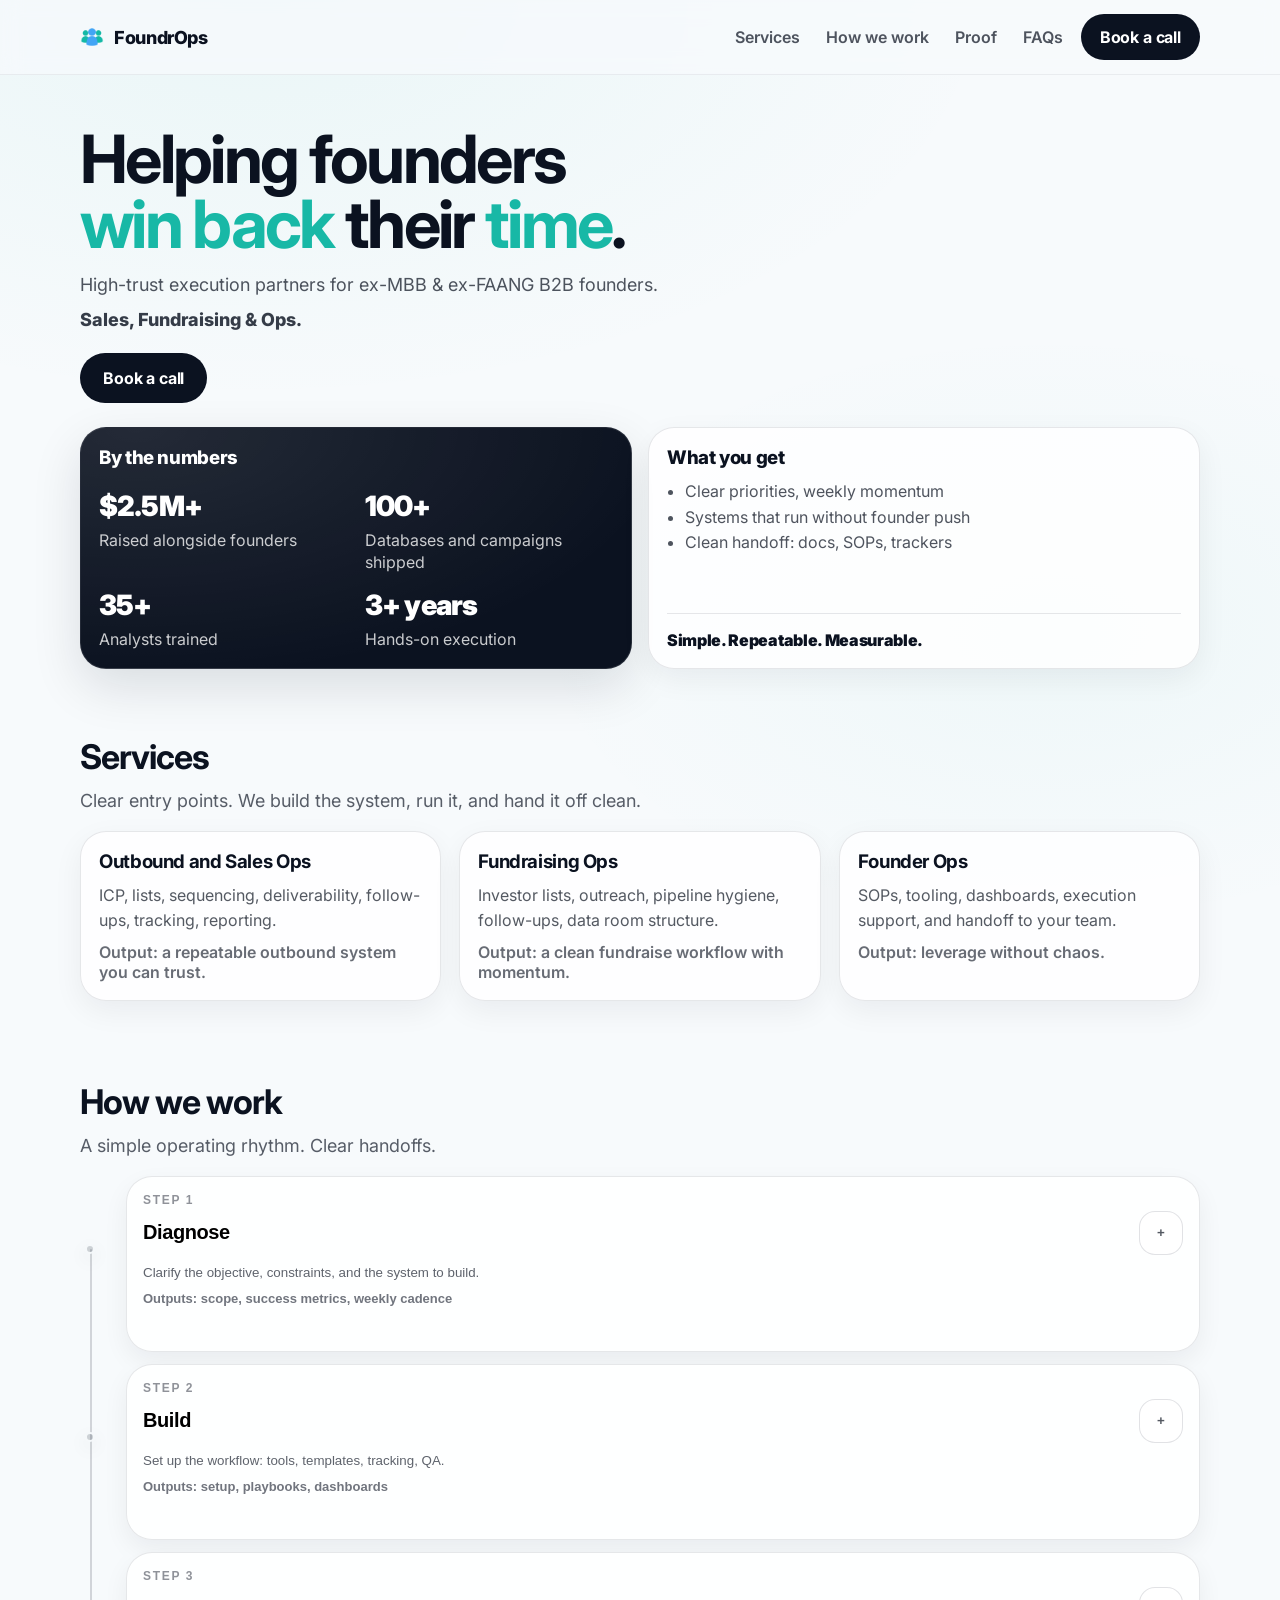
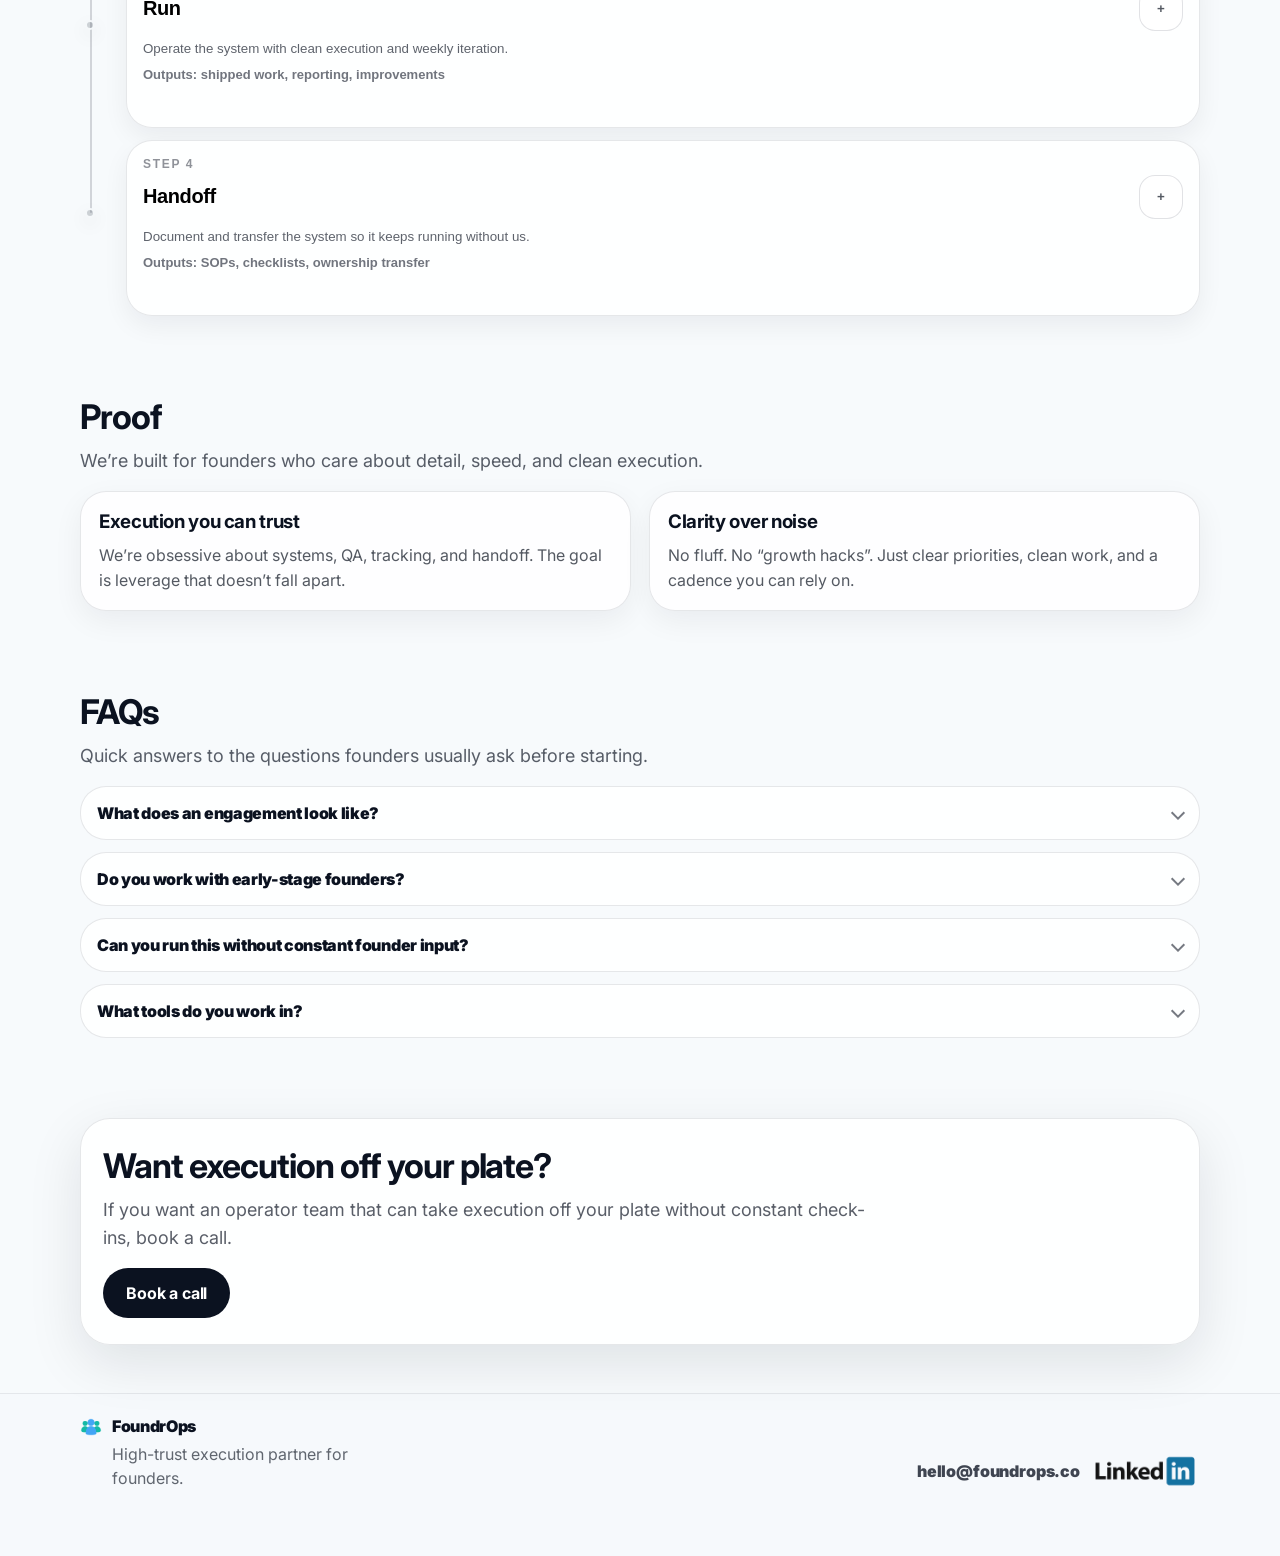
==== commit fb0d872f: "Update index.html" ====
--- a/public/index.html
+++ b/public/index.html
@@ -8,20 +8,16 @@
   <title>FoundrOps | High-trust execution partners</title>
   <meta name="description" content="High-trust execution partners for ex-MBB & ex-FAANG B2B founders. Sales, Fundraising & Ops. Built, run, and handed off with clean documentation." />
 
-  <!-- Enable safe reveal animations only when JS is available -->
   <script>
     document.documentElement.classList.add("js");
   </script>
 
-  <!-- Favicons -->
   <link rel="icon" type="image/png" href="favicon.png" />
   <link rel="apple-touch-icon" href="apple-touch-icon.png" />
 
-  <!-- Preload CSS -->
   <link rel="preload" href="styles.css" as="style" />
   <link rel="stylesheet" href="styles.css" />
 
-  <!-- Fonts -->
   <link rel="preconnect" href="https://fonts.googleapis.com" />
   <link rel="preconnect" href="https://fonts.gstatic.com" crossorigin />
   <link rel="preload" as="style" href="https://fonts.googleapis.com/css2?family=Inter:wght@400;500;600;700;800&display=swap" />
@@ -42,7 +38,7 @@
         <a class="nav-link" href="#services">Services</a>
         <a class="nav-link" href="#how">How we work</a>
         <a class="nav-link" href="#proof">Proof</a>
-        <a class="nav-link" href="#faq">FAQ</a>
+        <a class="nav-link" href="#faq">FAQs</a>
       </nav>
 
       <a class="btn btn-primary header-cta" id="headerCta" href="https://calendly.com/mihirmakwana5720/20min" target="_blank" rel="noopener">
@@ -59,7 +55,7 @@
         <a class="mobile-link" href="#services">Services</a>
         <a class="mobile-link" href="#how">How we work</a>
         <a class="mobile-link" href="#proof">Proof</a>
-        <a class="mobile-link" href="#faq">FAQ</a>
+        <a class="mobile-link" href="#faq">FAQs</a>
 
         <a class="btn btn-primary mobile-cta" href="https://calendly.com/mihirmakwana5720/20min" target="_blank" rel="noopener">
           Book a call
@@ -289,15 +285,15 @@
       </div>
     </section>
 
-    <!-- FAQ -->
+    <!-- FAQs -->
     <section class="section reveal" id="faq">
       <div class="container">
         <div class="section-head">
-          <h2>FAQ</h2>
+          <h2>FAQs</h2>
           <p>Quick answers to the questions founders usually ask before starting.</p>
         </div>
 
-        <div class="faq">
+        <div class="faq" id="faqList">
           <details class="faq-item sheen">
             <summary>
               <span>What does an engagement look like?</span>
--- a/public/styles.css
+++ b/public/styles.css
@@ -1,15 +1,10 @@
 :root{
   --bg: #F7FAFC;
-  --surface: #FFFFFF;
   --ink: #0B1220;
-  --muted: #4B5563;
-  --muted2:#6B7280;
   --stroke: rgba(15, 23, 42, 0.12);
-  --shadow: 0 10px 30px rgba(11,18,32,0.10);
   --shadow2: 0 18px 50px rgba(11,18,32,0.12);
   --accent: #18B8A6;
   --accent2:#0FA69A;
-  --radius: 18px;
   --radius2: 26px;
 
   --rail-x: 10px;
@@ -32,18 +27,6 @@
 ul{ margin:0; padding-left: 18px; }
 p{ margin:0; }
 
-.sr-only{
-  position:absolute;
-  width:1px;
-  height:1px;
-  padding:0;
-  margin:-1px;
-  overflow:hidden;
-  clip: rect(0, 0, 0, 0);
-  white-space: nowrap;
-  border:0;
-}
-
 .container{
   width: min(1120px, calc(100% - 40px));
   margin: 0 auto;
@@ -53,13 +36,28 @@
   position:absolute;
   left:-9999px;
   top: 12px;
-  background: var(--surface);
+  background: #fff;
   border: 1px solid var(--stroke);
   padding: 10px 14px;
   border-radius: 12px;
 }
 .skip:focus{ left: 12px; z-index: 9999; }
 
+/* Reveal animation: enabled only when JS adds .js */
+.js .reveal{
+  opacity: 0;
+  transform: translateY(12px);
+}
+.js .reveal.is-revealed{
+  opacity: 1;
+  transform: translateY(0);
+}
+.reveal{
+  transition: opacity .38s ease, transform .38s ease;
+  will-change: opacity, transform;
+}
+
+/* Header */
 .site-header{
   position: sticky;
   top: 0;
@@ -80,16 +78,8 @@
   gap: 10px;
   min-width: 160px;
 }
-.brand-logo{
-  width: 24px;
-  height: 24px;
-  border-radius: 8px;
-}
-.brand-name{
-  font-weight: 800;
-  letter-spacing: -0.02em;
-  font-size: 18px;
-}
+.brand-logo{ width: 24px; height: 24px; border-radius: 8px; }
+.brand-name{ font-weight: 800; letter-spacing: -0.02em; font-size: 18px; }
 
 .nav{
   margin-left: auto;
@@ -150,6 +140,8 @@
   align-items:center;
   justify-content:center;
   cursor:pointer;
+  gap: 4px;
+  flex-direction: column;
 }
 .nav-toggle span{
   display:block;
@@ -158,10 +150,6 @@
   border-radius: 2px;
   background: rgba(11,18,32,0.82);
 }
-.nav-toggle{
-  gap: 4px;
-  flex-direction: column;
-}
 
 .mobile-nav{
   display:none;
@@ -185,15 +173,9 @@
 .mobile-link:hover{ background: rgba(15,23,42,0.04); }
 .mobile-cta{ margin-top: 8px; }
 
-.hero{
-  padding: 46px 0 34px;
-}
-.hero-top{
-  display:block;
-}
-.hero-copy{
-  max-width: 900px;
-}
+/* Hero */
+.hero{ padding: 44px 0 22px; }
+.hero-copy{ max-width: 900px; }
 .hero-title{
   font-size: clamp(44px, 5.2vw, 74px);
   line-height: 0.98;
@@ -203,7 +185,6 @@
 }
 .accent{ color: var(--accent); }
 .nowrap{ white-space: nowrap; }
-
 .hero-sub{
   margin-top: 10px;
   color: rgba(11,18,32,0.72);
@@ -216,23 +197,17 @@
   font-weight: 800;
   color: rgba(11,18,32,0.82);
 }
-
-.hero-actions{
+.hero-actions{ margin-top: 20px; }
+.hero-cards{
   margin-top: 22px;
-}
-.hero-cards{
-  margin-top: 26px;
   display:grid;
   grid-template-columns: 1fr;
   gap: 16px;
 }
 
-.section{
-  padding: 54px 0;
-}
-.section-head{
-  margin-bottom: 18px;
-}
+/* Sections (reduced spacing) */
+.section{ padding: 40px 0; }
+.section-head{ margin-bottom: 16px; }
 .section-head h2{
   font-size: 34px;
   letter-spacing: -0.03em;
@@ -256,8 +231,11 @@
   gap: 18px;
 }
 
+/* Cards */
 .card{
   position: relative;
+  display:flex;
+  flex-direction: column;
   border-radius: var(--radius2);
   border: 1px solid rgba(15,23,42,0.10);
   background: rgba(255,255,255,0.82);
@@ -270,19 +248,8 @@
   font-weight: 800;
   letter-spacing: -0.02em;
 }
-.card h3{
-  margin: 0 0 10px;
-  letter-spacing: -0.02em;
-}
-.card p{
-  color: rgba(11,18,32,0.70);
-  line-height: 1.55;
-}
-.mini{
-  margin-top: 10px;
-  color: rgba(11,18,32,0.62);
-  font-weight: 600;
-}
+.card h3{ margin: 0 0 10px; letter-spacing: -0.02em; }
+.card p{ color: rgba(11,18,32,0.70); line-height: 1.55; }
 
 .stats{
   display:grid;
@@ -290,16 +257,9 @@
   gap: 14px 18px;
   margin-top: 10px;
 }
-.stat-num{
-  font-size: 28px;
-  font-weight: 900;
-  letter-spacing: -0.03em;
-}
-.stat-label{
-  margin-top: 6px;
-  color: rgba(255,255,255,0.78);
-  line-height: 1.4;
-}
+.stat-num{ font-size: 28px; font-weight: 900; letter-spacing: -0.03em; }
+.stat-label{ margin-top: 6px; color: rgba(255,255,255,0.78); line-height: 1.4; }
+
 .hero .card:first-child{
   background: radial-gradient(900px 420px at 10% 0%, rgba(255,255,255,0.10), rgba(255,255,255,0.00) 60%), #0B1220;
   border-color: rgba(255,255,255,0.10);
@@ -312,9 +272,20 @@
 
 .bullets{ color: rgba(11,18,32,0.72); line-height: 1.6; }
 .bullets.tight{ line-height: 1.55; }
+
+.mini{
+  margin-top: 10px;
+  color: rgba(11,18,32,0.62);
+  font-weight: 600;
+}
+
+/* Fix 1: “What you get” divider + tagline lower and more uniform */
+.card-get .tagline{
+  margin-top: auto;
+}
 .tagline{
-  margin-top: 14px;
-  padding-top: 12px;
+  margin-top: auto;
+  padding-top: 16px;
   border-top: 1px solid rgba(15,23,42,0.10);
   font-weight: 900;
   letter-spacing: -0.02em;
@@ -328,19 +299,14 @@
   align-items: start;
   margin-top: 14px;
 }
-.work-rail{
-  position: relative;
-  min-height: 260px;
-}
+.work-rail{ position: relative; min-height: 260px; }
 .rail-track, .rail-fill{
   position:absolute;
   left: var(--rail-x);
   width: var(--rail-w);
   border-radius: 999px;
 }
-.rail-track{
-  background: rgba(15,23,42,0.16);
-}
+.rail-track{ background: rgba(15,23,42,0.16); }
 .rail-fill{
   background: var(--accent);
   box-shadow: 0 0 0 6px rgba(24,184,166,0.10);
@@ -349,10 +315,7 @@
   will-change: transform;
   transition: transform .26s cubic-bezier(.2,.8,.2,1);
 }
-.rail-dots{
-  position:absolute;
-  inset: 0;
-}
+.rail-dots{ position:absolute; inset: 0; }
 .rail-dot{
   position:absolute;
   left: calc(var(--rail-x) - 5px);
@@ -370,13 +333,10 @@
   transform: translateY(-50%) scale(1.18);
 }
 
-.work-steps{
-  display:flex;
-  flex-direction: column;
-  gap: 12px;
-}
+.work-steps{ display:flex; flex-direction: column; gap: 12px; }
 
 .step-card{
+  position: relative;
   border-radius: var(--radius2);
   border: 1px solid rgba(15,23,42,0.10);
   background: rgba(255,255,255,0.86);
@@ -447,32 +407,28 @@
   border-color: rgba(24,184,166,0.22);
 }
 
-/* Smooth accordion without height measuring */
+/* Fix 2: divider line spacing above bullets */
 .step-panel{
   display: grid;
   grid-template-rows: 0fr;
   opacity: 0;
-  margin-top: 0;
   border-top: 1px solid transparent;
   transition: grid-template-rows .30s cubic-bezier(.2,.8,.2,1), opacity .18s ease, border-color .18s ease;
 }
 .step-panel > .step-panel-inner{
   overflow: hidden;
-  padding: 0 16px 16px;
+  padding: 12px 16px 16px; /* top padding added */
 }
 .step-panel.is-open{
   grid-template-rows: 1fr;
   opacity: 1;
-  border-top-color: rgba(15,23,42,0.08);
+  border-top-color: rgba(15,23,42,0.10);
 }
 
 /* FAQ */
-.faq{
-  display:flex;
-  flex-direction: column;
-  gap: 12px;
-}
+.faq{ display:flex; flex-direction: column; gap: 12px; }
 .faq-item{
+  position: relative;
   border-radius: var(--radius2);
   border: 1px solid rgba(15,23,42,0.10);
   background: rgba(255,255,255,0.86);
@@ -499,20 +455,17 @@
   transition: transform .18s ease;
   margin-left: 8px;
 }
-.faq-item[open] .chev{
-  transform: rotate(-135deg);
-}
+.faq-item[open] .chev{ transform: rotate(-135deg); }
 .faq-body{
   padding: 0 16px 16px;
   color: rgba(11,18,32,0.70);
   line-height: 1.6;
 }
 
-/* CTA */
-.cta{
-  padding: 56px 0 66px;
-}
+/* CTA (reduced spacing) */
+.cta{ padding: 40px 0 48px; }
 .cta-card{
+  position: relative;
   border-radius: 30px;
   border: 1px solid rgba(15,23,42,0.10);
   background: rgba(255,255,255,0.88);
@@ -535,7 +488,7 @@
 
 /* Footer */
 .footer{
-  padding: 26px 0 36px;
+  padding: 22px 0 30px;
   border-top: 1px solid rgba(15,23,42,0.08);
   background: rgba(247,250,252,0.70);
 }
@@ -550,25 +503,20 @@
   align-items:flex-start;
   gap: 10px;
 }
-.footer-logo{
-  width: 22px;
-  height: 22px;
-  border-radius: 8px;
-}
-.footer-name{
-  font-weight: 900;
-  letter-spacing: -0.02em;
-}
+.footer-logo{ width: 22px; height: 22px; border-radius: 8px; }
+.footer-name{ font-weight: 900; letter-spacing: -0.02em; }
 .footer-sub{
   margin-top: 6px;
   color: rgba(11,18,32,0.64);
   line-height: 1.5;
   max-width: 28ch;
 }
+
+/* Fix 5: email + LinkedIn closer */
 .footer-links{
   display:flex;
-  flex-direction: column;
-  align-items:flex-end;
+  flex-direction: row;
+  align-items:center;
   gap: 10px;
 }
 .footer-link{
@@ -579,44 +527,43 @@
 .footer-link:hover{ color: rgba(11,18,32,0.95); }
 
 .footer-linkedin img{
-  width: 55px;
-  height: 55px;
+  width: 110px;
+  height: 110px;
   display:block;
   opacity: 0.92;
 }
 .footer-linkedin:hover img{ opacity: 1; }
 
-/* Sheen effect */
+/* Fix 4: Sheen lighter + only on fine pointers (no “stuck” on mobile) */
 .sheen{ position: relative; }
 .sheen::before{
   content:"";
   position:absolute;
   inset:-1px;
-  background: radial-gradient(140px circle at var(--mx, 50%) var(--my, 50%),
-    rgba(24,184,166,0.18),
-    rgba(24,184,166,0.00) 60%);
+  background: radial-gradient(180px circle at var(--mx, 50%) var(--my, 50%),
+    rgba(24,184,166,0.10),
+    rgba(24,184,166,0.00) 62%);
   opacity: 0;
   transition: opacity .18s ease;
   pointer-events:none;
 }
-.sheen:hover::before{ opacity: 1; }
+@media (pointer: fine){
+  .sheen:hover::before{ opacity: 1; }
+}
+@media (pointer: coarse){
+  .sheen::before{ display:none; }
+}
 
 /* Responsive */
 @media (min-width: 820px){
-  .hero{ padding: 56px 0 42px; }
+  .hero{ padding: 52px 0 26px; }
   .hero-cards{
     grid-template-columns: 1fr 1fr;
     gap: 16px;
-    margin-top: 30px;
+    margin-top: 24px;
   }
-  .grid-3{
-    grid-template-columns: 1fr 1fr 1fr;
-    gap: 18px;
-  }
-  .grid-2{
-    grid-template-columns: 1fr 1fr;
-    gap: 18px;
-  }
+  .grid-3{ grid-template-columns: 1fr 1fr 1fr; gap: 18px; }
+  .grid-2{ grid-template-columns: 1fr 1fr; gap: 18px; }
 }
 
 @media (max-width: 860px){
@@ -624,27 +571,34 @@
   .nav-toggle{ display:flex; margin-left:auto; }
   .header-cta{ display:none; }
   .footer-inner{ flex-direction: column; }
-  .footer-links{ align-items:flex-start; }
-}
-
-/* Mobile: simplify “How we work” */
+}
+
 @media (max-width: 520px){
-  .hero{ padding: 44px 0 30px; }
+  .hero{ padding: 40px 0 18px; }
   .hero-actions{ margin-top: 18px; }
-  .hero-cards{ margin-top: 34px; }
-  .section{ padding: 44px 0; }
+  .hero-cards{ margin-top: 26px; }
+  .section{ padding: 34px 0; }
+  .cta{ padding: 34px 0 40px; }
   .section-head h2{ font-size: 30px; }
   .hero-sub{ font-size: 17px; }
   .step-title{ font-size: 19px; }
 
+  /* Mobile: simplify “How we work” */
   .work{ grid-template-columns: 1fr; }
   .work-rail{ display:none; }
+
+  /* Footer: stack on small screens */
+  .footer-links{
+    flex-direction: column;
+    align-items:flex-start;
+    gap: 8px;
+  }
 }
 
 /* Reduced motion */
 @media (prefers-reduced-motion: reduce){
   html{ scroll-behavior: auto; }
-  .btn, .rail-dot, .step-panel, .step-sub, .sheen::before, .chev, .rail-fill{
+  .btn, .rail-dot, .step-panel, .step-sub, .chev, .rail-fill, .reveal{
     transition: none !important;
   }
 }
--- a/public/styles.css
+++ b/public/styles.css
@@ -1,15 +1,10 @@
 :root{
   --bg: #F7FAFC;
-  --surface: #FFFFFF;
   --ink: #0B1220;
-  --muted: #4B5563;
-  --muted2:#6B7280;
   --stroke: rgba(15, 23, 42, 0.12);
-  --shadow: 0 10px 30px rgba(11,18,32,0.10);
   --shadow2: 0 18px 50px rgba(11,18,32,0.12);
   --accent: #18B8A6;
   --accent2:#0FA69A;
-  --radius: 18px;
   --radius2: 26px;
 
   --rail-x: 10px;
@@ -32,18 +27,6 @@
 ul{ margin:0; padding-left: 18px; }
 p{ margin:0; }
 
-.sr-only{
-  position:absolute;
-  width:1px;
-  height:1px;
-  padding:0;
-  margin:-1px;
-  overflow:hidden;
-  clip: rect(0, 0, 0, 0);
-  white-space: nowrap;
-  border:0;
-}
-
 .container{
   width: min(1120px, calc(100% - 40px));
   margin: 0 auto;
@@ -53,13 +36,28 @@
   position:absolute;
   left:-9999px;
   top: 12px;
-  background: var(--surface);
+  background: #fff;
   border: 1px solid var(--stroke);
   padding: 10px 14px;
   border-radius: 12px;
 }
 .skip:focus{ left: 12px; z-index: 9999; }
 
+/* Reveal animation: enabled only when JS adds .js */
+.js .reveal{
+  opacity: 0;
+  transform: translateY(12px);
+}
+.js .reveal.is-revealed{
+  opacity: 1;
+  transform: translateY(0);
+}
+.reveal{
+  transition: opacity .38s ease, transform .38s ease;
+  will-change: opacity, transform;
+}
+
+/* Header */
 .site-header{
   position: sticky;
   top: 0;
@@ -80,16 +78,8 @@
   gap: 10px;
   min-width: 160px;
 }
-.brand-logo{
-  width: 24px;
-  height: 24px;
-  border-radius: 8px;
-}
-.brand-name{
-  font-weight: 800;
-  letter-spacing: -0.02em;
-  font-size: 18px;
-}
+.brand-logo{ width: 24px; height: 24px; border-radius: 8px; }
+.brand-name{ font-weight: 800; letter-spacing: -0.02em; font-size: 18px; }
 
 .nav{
   margin-left: auto;
@@ -150,6 +140,8 @@
   align-items:center;
   justify-content:center;
   cursor:pointer;
+  gap: 4px;
+  flex-direction: column;
 }
 .nav-toggle span{
   display:block;
@@ -158,10 +150,6 @@
   border-radius: 2px;
   background: rgba(11,18,32,0.82);
 }
-.nav-toggle{
-  gap: 4px;
-  flex-direction: column;
-}
 
 .mobile-nav{
   display:none;
@@ -185,15 +173,9 @@
 .mobile-link:hover{ background: rgba(15,23,42,0.04); }
 .mobile-cta{ margin-top: 8px; }
 
-.hero{
-  padding: 46px 0 34px;
-}
-.hero-top{
-  display:block;
-}
-.hero-copy{
-  max-width: 900px;
-}
+/* Hero */
+.hero{ padding: 44px 0 22px; }
+.hero-copy{ max-width: 900px; }
 .hero-title{
   font-size: clamp(44px, 5.2vw, 74px);
   line-height: 0.98;
@@ -203,7 +185,6 @@
 }
 .accent{ color: var(--accent); }
 .nowrap{ white-space: nowrap; }
-
 .hero-sub{
   margin-top: 10px;
   color: rgba(11,18,32,0.72);
@@ -216,23 +197,17 @@
   font-weight: 800;
   color: rgba(11,18,32,0.82);
 }
-
-.hero-actions{
+.hero-actions{ margin-top: 20px; }
+.hero-cards{
   margin-top: 22px;
-}
-.hero-cards{
-  margin-top: 26px;
   display:grid;
   grid-template-columns: 1fr;
   gap: 16px;
 }
 
-.section{
-  padding: 54px 0;
-}
-.section-head{
-  margin-bottom: 18px;
-}
+/* Sections (reduced spacing) */
+.section{ padding: 40px 0; }
+.section-head{ margin-bottom: 16px; }
 .section-head h2{
   font-size: 34px;
   letter-spacing: -0.03em;
@@ -256,8 +231,11 @@
   gap: 18px;
 }
 
+/* Cards */
 .card{
   position: relative;
+  display:flex;
+  flex-direction: column;
   border-radius: var(--radius2);
   border: 1px solid rgba(15,23,42,0.10);
   background: rgba(255,255,255,0.82);
@@ -270,19 +248,8 @@
   font-weight: 800;
   letter-spacing: -0.02em;
 }
-.card h3{
-  margin: 0 0 10px;
-  letter-spacing: -0.02em;
-}
-.card p{
-  color: rgba(11,18,32,0.70);
-  line-height: 1.55;
-}
-.mini{
-  margin-top: 10px;
-  color: rgba(11,18,32,0.62);
-  font-weight: 600;
-}
+.card h3{ margin: 0 0 10px; letter-spacing: -0.02em; }
+.card p{ color: rgba(11,18,32,0.70); line-height: 1.55; }
 
 .stats{
   display:grid;
@@ -290,16 +257,9 @@
   gap: 14px 18px;
   margin-top: 10px;
 }
-.stat-num{
-  font-size: 28px;
-  font-weight: 900;
-  letter-spacing: -0.03em;
-}
-.stat-label{
-  margin-top: 6px;
-  color: rgba(255,255,255,0.78);
-  line-height: 1.4;
-}
+.stat-num{ font-size: 28px; font-weight: 900; letter-spacing: -0.03em; }
+.stat-label{ margin-top: 6px; color: rgba(255,255,255,0.78); line-height: 1.4; }
+
 .hero .card:first-child{
   background: radial-gradient(900px 420px at 10% 0%, rgba(255,255,255,0.10), rgba(255,255,255,0.00) 60%), #0B1220;
   border-color: rgba(255,255,255,0.10);
@@ -312,9 +272,20 @@
 
 .bullets{ color: rgba(11,18,32,0.72); line-height: 1.6; }
 .bullets.tight{ line-height: 1.55; }
+
+.mini{
+  margin-top: 10px;
+  color: rgba(11,18,32,0.62);
+  font-weight: 600;
+}
+
+/* Fix 1: “What you get” divider + tagline lower and more uniform */
+.card-get .tagline{
+  margin-top: auto;
+}
 .tagline{
-  margin-top: 14px;
-  padding-top: 12px;
+  margin-top: auto;
+  padding-top: 16px;
   border-top: 1px solid rgba(15,23,42,0.10);
   font-weight: 900;
   letter-spacing: -0.02em;
@@ -328,19 +299,14 @@
   align-items: start;
   margin-top: 14px;
 }
-.work-rail{
-  position: relative;
-  min-height: 260px;
-}
+.work-rail{ position: relative; min-height: 260px; }
 .rail-track, .rail-fill{
   position:absolute;
   left: var(--rail-x);
   width: var(--rail-w);
   border-radius: 999px;
 }
-.rail-track{
-  background: rgba(15,23,42,0.16);
-}
+.rail-track{ background: rgba(15,23,42,0.16); }
 .rail-fill{
   background: var(--accent);
   box-shadow: 0 0 0 6px rgba(24,184,166,0.10);
@@ -349,10 +315,7 @@
   will-change: transform;
   transition: transform .26s cubic-bezier(.2,.8,.2,1);
 }
-.rail-dots{
-  position:absolute;
-  inset: 0;
-}
+.rail-dots{ position:absolute; inset: 0; }
 .rail-dot{
   position:absolute;
   left: calc(var(--rail-x) - 5px);
@@ -370,13 +333,10 @@
   transform: translateY(-50%) scale(1.18);
 }
 
-.work-steps{
-  display:flex;
-  flex-direction: column;
-  gap: 12px;
-}
+.work-steps{ display:flex; flex-direction: column; gap: 12px; }
 
 .step-card{
+  position: relative;
   border-radius: var(--radius2);
   border: 1px solid rgba(15,23,42,0.10);
   background: rgba(255,255,255,0.86);
@@ -447,32 +407,28 @@
   border-color: rgba(24,184,166,0.22);
 }
 
-/* Smooth accordion without height measuring */
+/* Fix 2: divider line spacing above bullets */
 .step-panel{
   display: grid;
   grid-template-rows: 0fr;
   opacity: 0;
-  margin-top: 0;
   border-top: 1px solid transparent;
   transition: grid-template-rows .30s cubic-bezier(.2,.8,.2,1), opacity .18s ease, border-color .18s ease;
 }
 .step-panel > .step-panel-inner{
   overflow: hidden;
-  padding: 0 16px 16px;
+  padding: 12px 16px 16px; /* top padding added */
 }
 .step-panel.is-open{
   grid-template-rows: 1fr;
   opacity: 1;
-  border-top-color: rgba(15,23,42,0.08);
+  border-top-color: rgba(15,23,42,0.10);
 }
 
 /* FAQ */
-.faq{
-  display:flex;
-  flex-direction: column;
-  gap: 12px;
-}
+.faq{ display:flex; flex-direction: column; gap: 12px; }
 .faq-item{
+  position: relative;
   border-radius: var(--radius2);
   border: 1px solid rgba(15,23,42,0.10);
   background: rgba(255,255,255,0.86);
@@ -499,20 +455,17 @@
   transition: transform .18s ease;
   margin-left: 8px;
 }
-.faq-item[open] .chev{
-  transform: rotate(-135deg);
-}
+.faq-item[open] .chev{ transform: rotate(-135deg); }
 .faq-body{
   padding: 0 16px 16px;
   color: rgba(11,18,32,0.70);
   line-height: 1.6;
 }
 
-/* CTA */
-.cta{
-  padding: 56px 0 66px;
-}
+/* CTA (reduced spacing) */
+.cta{ padding: 40px 0 48px; }
 .cta-card{
+  position: relative;
   border-radius: 30px;
   border: 1px solid rgba(15,23,42,0.10);
   background: rgba(255,255,255,0.88);
@@ -535,7 +488,7 @@
 
 /* Footer */
 .footer{
-  padding: 26px 0 36px;
+  padding: 22px 0 30px;
   border-top: 1px solid rgba(15,23,42,0.08);
   background: rgba(247,250,252,0.70);
 }
@@ -550,25 +503,20 @@
   align-items:flex-start;
   gap: 10px;
 }
-.footer-logo{
-  width: 22px;
-  height: 22px;
-  border-radius: 8px;
-}
-.footer-name{
-  font-weight: 900;
-  letter-spacing: -0.02em;
-}
+.footer-logo{ width: 22px; height: 22px; border-radius: 8px; }
+.footer-name{ font-weight: 900; letter-spacing: -0.02em; }
 .footer-sub{
   margin-top: 6px;
   color: rgba(11,18,32,0.64);
   line-height: 1.5;
   max-width: 28ch;
 }
+
+/* Fix 5: email + LinkedIn closer */
 .footer-links{
   display:flex;
-  flex-direction: column;
-  align-items:flex-end;
+  flex-direction: row;
+  align-items:center;
   gap: 10px;
 }
 .footer-link{
@@ -579,44 +527,43 @@
 .footer-link:hover{ color: rgba(11,18,32,0.95); }
 
 .footer-linkedin img{
-  width: 55px;
-  height: 55px;
+  width: 110px;
+  height: 110px;
   display:block;
   opacity: 0.92;
 }
 .footer-linkedin:hover img{ opacity: 1; }
 
-/* Sheen effect */
+/* Fix 4: Sheen lighter + only on fine pointers (no “stuck” on mobile) */
 .sheen{ position: relative; }
 .sheen::before{
   content:"";
   position:absolute;
   inset:-1px;
-  background: radial-gradient(140px circle at var(--mx, 50%) var(--my, 50%),
-    rgba(24,184,166,0.18),
-    rgba(24,184,166,0.00) 60%);
+  background: radial-gradient(180px circle at var(--mx, 50%) var(--my, 50%),
+    rgba(24,184,166,0.10),
+    rgba(24,184,166,0.00) 62%);
   opacity: 0;
   transition: opacity .18s ease;
   pointer-events:none;
 }
-.sheen:hover::before{ opacity: 1; }
+@media (pointer: fine){
+  .sheen:hover::before{ opacity: 1; }
+}
+@media (pointer: coarse){
+  .sheen::before{ display:none; }
+}
 
 /* Responsive */
 @media (min-width: 820px){
-  .hero{ padding: 56px 0 42px; }
+  .hero{ padding: 52px 0 26px; }
   .hero-cards{
     grid-template-columns: 1fr 1fr;
     gap: 16px;
-    margin-top: 30px;
+    margin-top: 24px;
   }
-  .grid-3{
-    grid-template-columns: 1fr 1fr 1fr;
-    gap: 18px;
-  }
-  .grid-2{
-    grid-template-columns: 1fr 1fr;
-    gap: 18px;
-  }
+  .grid-3{ grid-template-columns: 1fr 1fr 1fr; gap: 18px; }
+  .grid-2{ grid-template-columns: 1fr 1fr; gap: 18px; }
 }
 
 @media (max-width: 860px){
@@ -624,27 +571,34 @@
   .nav-toggle{ display:flex; margin-left:auto; }
   .header-cta{ display:none; }
   .footer-inner{ flex-direction: column; }
-  .footer-links{ align-items:flex-start; }
-}
-
-/* Mobile: simplify “How we work” */
+}
+
 @media (max-width: 520px){
-  .hero{ padding: 44px 0 30px; }
+  .hero{ padding: 40px 0 18px; }
   .hero-actions{ margin-top: 18px; }
-  .hero-cards{ margin-top: 34px; }
-  .section{ padding: 44px 0; }
+  .hero-cards{ margin-top: 26px; }
+  .section{ padding: 34px 0; }
+  .cta{ padding: 34px 0 40px; }
   .section-head h2{ font-size: 30px; }
   .hero-sub{ font-size: 17px; }
   .step-title{ font-size: 19px; }
 
+  /* Mobile: simplify “How we work” */
   .work{ grid-template-columns: 1fr; }
   .work-rail{ display:none; }
+
+  /* Footer: stack on small screens */
+  .footer-links{
+    flex-direction: column;
+    align-items:flex-start;
+    gap: 8px;
+  }
 }
 
 /* Reduced motion */
 @media (prefers-reduced-motion: reduce){
   html{ scroll-behavior: auto; }
-  .btn, .rail-dot, .step-panel, .step-sub, .sheen::before, .chev, .rail-fill{
+  .btn, .rail-dot, .step-panel, .step-sub, .chev, .rail-fill, .reveal{
     transition: none !important;
   }
 }
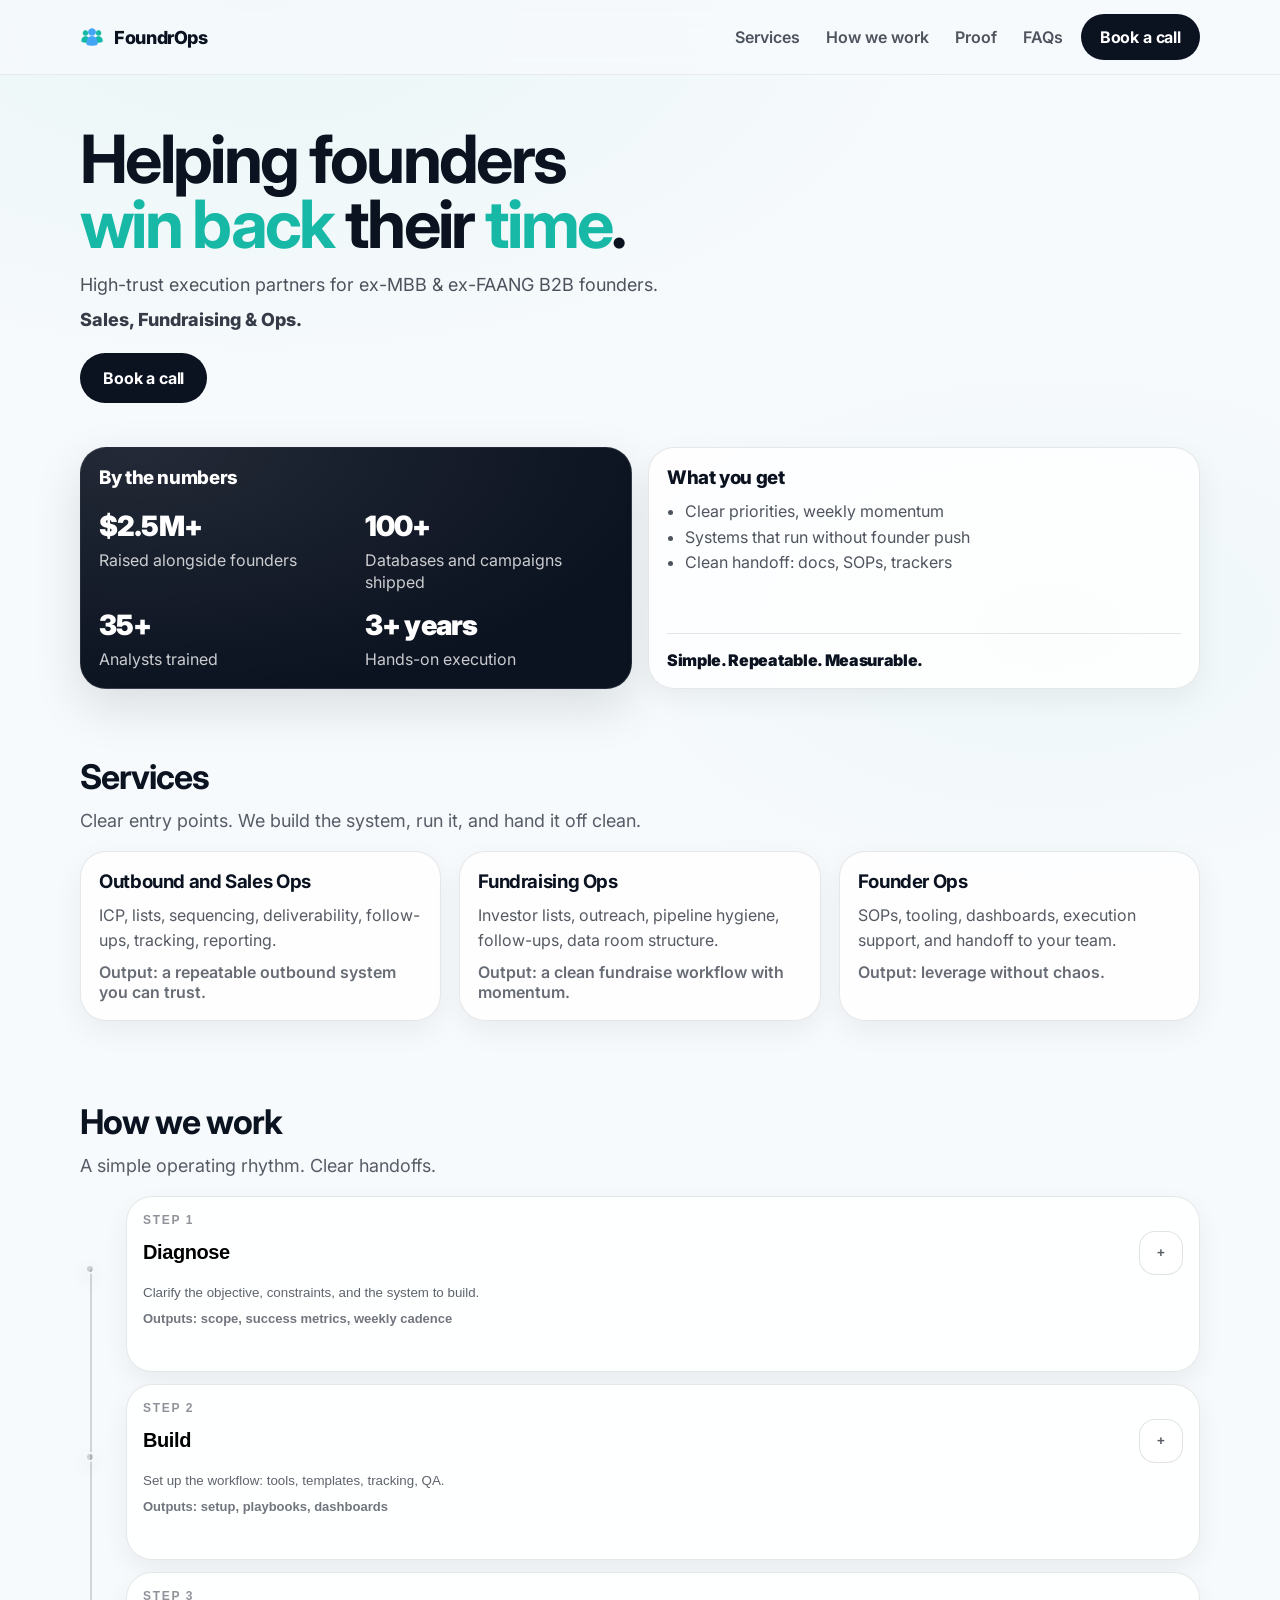
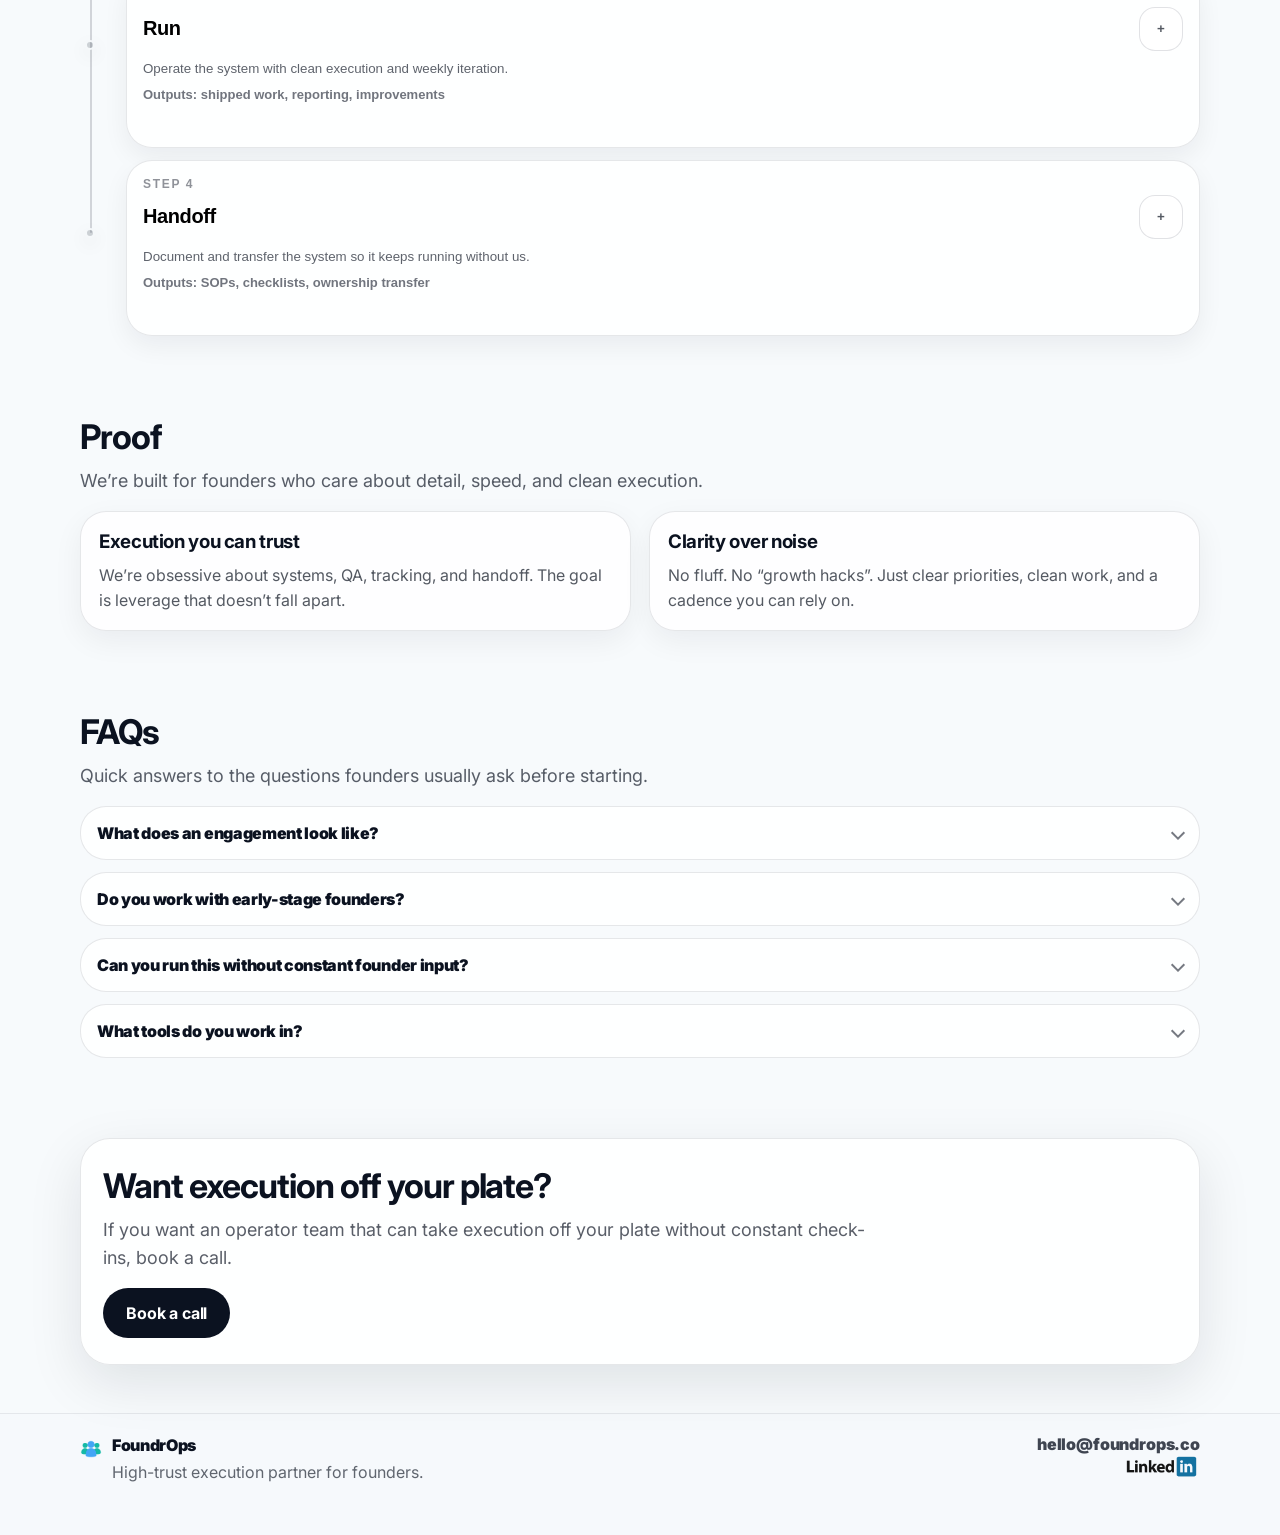
==== commit 2aebb095: "Update index.html" ====
--- a/public/index.html
+++ b/public/index.html
@@ -357,7 +357,7 @@
       <div class="container footer-inner">
         <div class="footer-brand">
           <img src="group.png" alt="" class="footer-logo" width="22" height="22" loading="lazy" />
-          <div>
+          <div class="footer-text">
             <div class="footer-name">FoundrOps</div>
             <div class="footer-sub">High-trust execution partner for founders.</div>
           </div>
@@ -366,7 +366,7 @@
         <div class="footer-links">
           <a class="footer-link" href="mailto:hello@foundrops.co">hello@foundrops.co</a>
           <a class="footer-linkedin" href="https://www.linkedin.com/in/makwana-mihir/" target="_blank" rel="noopener" aria-label="LinkedIn">
-            <img src="linkedin.png" alt="LinkedIn" width="110" height="110" loading="lazy" />
+            <img src="linkedin.png" alt="LinkedIn" width="77" height="77" loading="lazy" />
           </a>
         </div>
       </div>
--- a/public/styles.css
+++ b/public/styles.css
@@ -21,6 +21,8 @@
     radial-gradient(1200px 650px at 20% 0%, rgba(24,184,166,0.06) 0%, rgba(24,184,166,0.00) 62%),
     radial-gradient(900px 520px at 82% 20%, rgba(24,184,166,0.04) 0%, rgba(24,184,166,0.00) 58%),
     var(--bg);
+  -webkit-font-smoothing: antialiased;
+  -moz-osx-font-smoothing: grayscale;
 }
 
 a{ color: inherit; text-decoration: none; }
@@ -30,6 +32,20 @@
 .container{
   width: min(1120px, calc(100% - 40px));
   margin: 0 auto;
+}
+
+/* Remove iOS tap highlight (fixes grey flash on mobile) */
+a, button, summary{
+  -webkit-tap-highlight-color: transparent;
+}
+
+/* Keep keyboard focus nice, remove ugly tap focus boxes */
+button:focus{ outline: none; }
+summary:focus{ outline: none; }
+button:focus-visible, summary:focus-visible, a:focus-visible{
+  outline: 3px solid rgba(24,184,166,0.35);
+  outline-offset: 3px;
+  border-radius: 14px;
 }
 
 .skip{
@@ -198,14 +214,16 @@
   color: rgba(11,18,32,0.82);
 }
 .hero-actions{ margin-top: 20px; }
+
+/* Fix 3: 2x more space between Book a call and cards below */
 .hero-cards{
-  margin-top: 22px;
+  margin-top: 44px;
   display:grid;
   grid-template-columns: 1fr;
   gap: 16px;
 }
 
-/* Sections (reduced spacing) */
+/* Sections */
 .section{ padding: 40px 0; }
 .section-head{ margin-bottom: 16px; }
 .section-head h2{
@@ -279,10 +297,8 @@
   font-weight: 600;
 }
 
-/* Fix 1: “What you get” divider + tagline lower and more uniform */
-.card-get .tagline{
-  margin-top: auto;
-}
+/* “What you get” */
+.card-get .tagline{ margin-top: auto; }
 .tagline{
   margin-top: auto;
   padding-top: 16px;
@@ -407,7 +423,6 @@
   border-color: rgba(24,184,166,0.22);
 }
 
-/* Fix 2: divider line spacing above bullets */
 .step-panel{
   display: grid;
   grid-template-rows: 0fr;
@@ -417,7 +432,7 @@
 }
 .step-panel > .step-panel-inner{
   overflow: hidden;
-  padding: 12px 16px 16px; /* top padding added */
+  padding: 12px 16px 16px;
 }
 .step-panel.is-open{
   grid-template-rows: 1fr;
@@ -425,7 +440,7 @@
   border-top-color: rgba(15,23,42,0.10);
 }
 
-/* FAQ */
+/* FAQs */
 .faq{ display:flex; flex-direction: column; gap: 12px; }
 .faq-item{
   position: relative;
@@ -462,7 +477,7 @@
   line-height: 1.6;
 }
 
-/* CTA (reduced spacing) */
+/* CTA */
 .cta{ padding: 40px 0 48px; }
 .cta-card{
   position: relative;
@@ -486,55 +501,98 @@
 }
 .cta-actions{ margin-top: 16px; }
 
+
 /* Footer */
 .footer{
   padding: 22px 0 30px;
   border-top: 1px solid rgba(15,23,42,0.08);
   background: rgba(247,250,252,0.70);
 }
+
 .footer-inner{
   display:flex;
-  align-items:flex-start;
+  align-items:flex-start;           /* top aligned */
   justify-content: space-between;
   gap: 18px;
 }
+
+/* Left block: logo + name on same line, tagline aligned under name */
 .footer-brand{
   display:flex;
   align-items:flex-start;
   gap: 10px;
 }
-.footer-logo{ width: 22px; height: 22px; border-radius: 8px; }
-.footer-name{ font-weight: 900; letter-spacing: -0.02em; }
+
+.footer-logo{
+  width: 22px;
+  height: 22px;
+  border-radius: 8px;
+  flex: 0 0 auto;
+  margin-top: 2px;                 /* tiny nudge to align with text baseline */
+}
+
+/* Wrap text so tagline aligns with the name (not under the logo) */
+.footer-text{
+  display:flex;
+  flex-direction: column;
+}
+
+.footer-name{
+  font-weight: 900;                /* bold */
+  letter-spacing: -0.02em;
+  line-height: 1.15;
+}
+
 .footer-sub{
   margin-top: 6px;
   color: rgba(11,18,32,0.64);
   line-height: 1.5;
-  max-width: 28ch;
-}
-
-/* Fix 5: email + LinkedIn closer */
+  max-width: 34ch;
+}
+
+/* Right block: email above LinkedIn, very tight spacing */
 .footer-links{
   display:flex;
-  flex-direction: row;
-  align-items:center;
-  gap: 10px;
-}
+  flex-direction: column;
+  align-items:flex-end;
+  gap: 0px;
+}
+
 .footer-link{
   font-weight: 900;
   letter-spacing: -0.01em;
   color: rgba(11,18,32,0.78);
+  line-height: 1.05;
+  margin: 0;
+  padding: 0;
 }
 .footer-link:hover{ color: rgba(11,18,32,0.95); }
 
+.footer-linkedin{
+  display: inline-flex;
+  align-items: center;
+  justify-content: flex-end;
+  margin-top: -25px;               /* your chosen tight spacing */
+  padding: 0;
+}
+
 .footer-linkedin img{
-  width: 110px;
-  height: 110px;
+  width: 77px;                     /* 30% smaller than 110 */
+  height: 77px;
   display:block;
   opacity: 0.92;
 }
 .footer-linkedin:hover img{ opacity: 1; }
 
-/* Fix 4: Sheen lighter + only on fine pointers (no “stuck” on mobile) */
+/* Mobile */
+@media (max-width: 860px){
+  .footer-inner{ flex-direction: column; }
+  .footer-links{ align-items:flex-start; }
+}
+
+
+
+/* Sheen */
 .sheen{ position: relative; }
 .sheen::before{
   content:"";
@@ -560,7 +618,7 @@
   .hero-cards{
     grid-template-columns: 1fr 1fr;
     gap: 16px;
-    margin-top: 24px;
+    margin-top: 44px;
   }
   .grid-3{ grid-template-columns: 1fr 1fr 1fr; gap: 18px; }
   .grid-2{ grid-template-columns: 1fr 1fr; gap: 18px; }
@@ -571,25 +629,23 @@
   .nav-toggle{ display:flex; margin-left:auto; }
   .header-cta{ display:none; }
   .footer-inner{ flex-direction: column; }
+  .footer-links{ align-items:flex-start; }
 }
 
 @media (max-width: 520px){
   .hero{ padding: 40px 0 18px; }
   .hero-actions{ margin-top: 18px; }
-  .hero-cards{ margin-top: 26px; }
+  .hero-cards{ margin-top: 52px; }
   .section{ padding: 34px 0; }
   .cta{ padding: 34px 0 40px; }
   .section-head h2{ font-size: 30px; }
   .hero-sub{ font-size: 17px; }
   .step-title{ font-size: 19px; }
 
-  /* Mobile: simplify “How we work” */
   .work{ grid-template-columns: 1fr; }
   .work-rail{ display:none; }
 
-  /* Footer: stack on small screens */
   .footer-links{
-    flex-direction: column;
     align-items:flex-start;
     gap: 8px;
   }
--- a/public/styles.css
+++ b/public/styles.css
@@ -21,6 +21,8 @@
     radial-gradient(1200px 650px at 20% 0%, rgba(24,184,166,0.06) 0%, rgba(24,184,166,0.00) 62%),
     radial-gradient(900px 520px at 82% 20%, rgba(24,184,166,0.04) 0%, rgba(24,184,166,0.00) 58%),
     var(--bg);
+  -webkit-font-smoothing: antialiased;
+  -moz-osx-font-smoothing: grayscale;
 }
 
 a{ color: inherit; text-decoration: none; }
@@ -30,6 +32,20 @@
 .container{
   width: min(1120px, calc(100% - 40px));
   margin: 0 auto;
+}
+
+/* Remove iOS tap highlight (fixes grey flash on mobile) */
+a, button, summary{
+  -webkit-tap-highlight-color: transparent;
+}
+
+/* Keep keyboard focus nice, remove ugly tap focus boxes */
+button:focus{ outline: none; }
+summary:focus{ outline: none; }
+button:focus-visible, summary:focus-visible, a:focus-visible{
+  outline: 3px solid rgba(24,184,166,0.35);
+  outline-offset: 3px;
+  border-radius: 14px;
 }
 
 .skip{
@@ -198,14 +214,16 @@
   color: rgba(11,18,32,0.82);
 }
 .hero-actions{ margin-top: 20px; }
+
+/* Fix 3: 2x more space between Book a call and cards below */
 .hero-cards{
-  margin-top: 22px;
+  margin-top: 44px;
   display:grid;
   grid-template-columns: 1fr;
   gap: 16px;
 }
 
-/* Sections (reduced spacing) */
+/* Sections */
 .section{ padding: 40px 0; }
 .section-head{ margin-bottom: 16px; }
 .section-head h2{
@@ -279,10 +297,8 @@
   font-weight: 600;
 }
 
-/* Fix 1: “What you get” divider + tagline lower and more uniform */
-.card-get .tagline{
-  margin-top: auto;
-}
+/* “What you get” */
+.card-get .tagline{ margin-top: auto; }
 .tagline{
   margin-top: auto;
   padding-top: 16px;
@@ -407,7 +423,6 @@
   border-color: rgba(24,184,166,0.22);
 }
 
-/* Fix 2: divider line spacing above bullets */
 .step-panel{
   display: grid;
   grid-template-rows: 0fr;
@@ -417,7 +432,7 @@
 }
 .step-panel > .step-panel-inner{
   overflow: hidden;
-  padding: 12px 16px 16px; /* top padding added */
+  padding: 12px 16px 16px;
 }
 .step-panel.is-open{
   grid-template-rows: 1fr;
@@ -425,7 +440,7 @@
   border-top-color: rgba(15,23,42,0.10);
 }
 
-/* FAQ */
+/* FAQs */
 .faq{ display:flex; flex-direction: column; gap: 12px; }
 .faq-item{
   position: relative;
@@ -462,7 +477,7 @@
   line-height: 1.6;
 }
 
-/* CTA (reduced spacing) */
+/* CTA */
 .cta{ padding: 40px 0 48px; }
 .cta-card{
   position: relative;
@@ -486,55 +501,98 @@
 }
 .cta-actions{ margin-top: 16px; }
 
+
 /* Footer */
 .footer{
   padding: 22px 0 30px;
   border-top: 1px solid rgba(15,23,42,0.08);
   background: rgba(247,250,252,0.70);
 }
+
 .footer-inner{
   display:flex;
-  align-items:flex-start;
+  align-items:flex-start;           /* top aligned */
   justify-content: space-between;
   gap: 18px;
 }
+
+/* Left block: logo + name on same line, tagline aligned under name */
 .footer-brand{
   display:flex;
   align-items:flex-start;
   gap: 10px;
 }
-.footer-logo{ width: 22px; height: 22px; border-radius: 8px; }
-.footer-name{ font-weight: 900; letter-spacing: -0.02em; }
+
+.footer-logo{
+  width: 22px;
+  height: 22px;
+  border-radius: 8px;
+  flex: 0 0 auto;
+  margin-top: 2px;                 /* tiny nudge to align with text baseline */
+}
+
+/* Wrap text so tagline aligns with the name (not under the logo) */
+.footer-text{
+  display:flex;
+  flex-direction: column;
+}
+
+.footer-name{
+  font-weight: 900;                /* bold */
+  letter-spacing: -0.02em;
+  line-height: 1.15;
+}
+
 .footer-sub{
   margin-top: 6px;
   color: rgba(11,18,32,0.64);
   line-height: 1.5;
-  max-width: 28ch;
-}
-
-/* Fix 5: email + LinkedIn closer */
+  max-width: 34ch;
+}
+
+/* Right block: email above LinkedIn, very tight spacing */
 .footer-links{
   display:flex;
-  flex-direction: row;
-  align-items:center;
-  gap: 10px;
-}
+  flex-direction: column;
+  align-items:flex-end;
+  gap: 0px;
+}
+
 .footer-link{
   font-weight: 900;
   letter-spacing: -0.01em;
   color: rgba(11,18,32,0.78);
+  line-height: 1.05;
+  margin: 0;
+  padding: 0;
 }
 .footer-link:hover{ color: rgba(11,18,32,0.95); }
 
+.footer-linkedin{
+  display: inline-flex;
+  align-items: center;
+  justify-content: flex-end;
+  margin-top: -25px;               /* your chosen tight spacing */
+  padding: 0;
+}
+
 .footer-linkedin img{
-  width: 110px;
-  height: 110px;
+  width: 77px;                     /* 30% smaller than 110 */
+  height: 77px;
   display:block;
   opacity: 0.92;
 }
 .footer-linkedin:hover img{ opacity: 1; }
 
-/* Fix 4: Sheen lighter + only on fine pointers (no “stuck” on mobile) */
+/* Mobile */
+@media (max-width: 860px){
+  .footer-inner{ flex-direction: column; }
+  .footer-links{ align-items:flex-start; }
+}
+
+
+
+/* Sheen */
 .sheen{ position: relative; }
 .sheen::before{
   content:"";
@@ -560,7 +618,7 @@
   .hero-cards{
     grid-template-columns: 1fr 1fr;
     gap: 16px;
-    margin-top: 24px;
+    margin-top: 44px;
   }
   .grid-3{ grid-template-columns: 1fr 1fr 1fr; gap: 18px; }
   .grid-2{ grid-template-columns: 1fr 1fr; gap: 18px; }
@@ -571,25 +629,23 @@
   .nav-toggle{ display:flex; margin-left:auto; }
   .header-cta{ display:none; }
   .footer-inner{ flex-direction: column; }
+  .footer-links{ align-items:flex-start; }
 }
 
 @media (max-width: 520px){
   .hero{ padding: 40px 0 18px; }
   .hero-actions{ margin-top: 18px; }
-  .hero-cards{ margin-top: 26px; }
+  .hero-cards{ margin-top: 52px; }
   .section{ padding: 34px 0; }
   .cta{ padding: 34px 0 40px; }
   .section-head h2{ font-size: 30px; }
   .hero-sub{ font-size: 17px; }
   .step-title{ font-size: 19px; }
 
-  /* Mobile: simplify “How we work” */
   .work{ grid-template-columns: 1fr; }
   .work-rail{ display:none; }
 
-  /* Footer: stack on small screens */
   .footer-links{
-    flex-direction: column;
     align-items:flex-start;
     gap: 8px;
   }
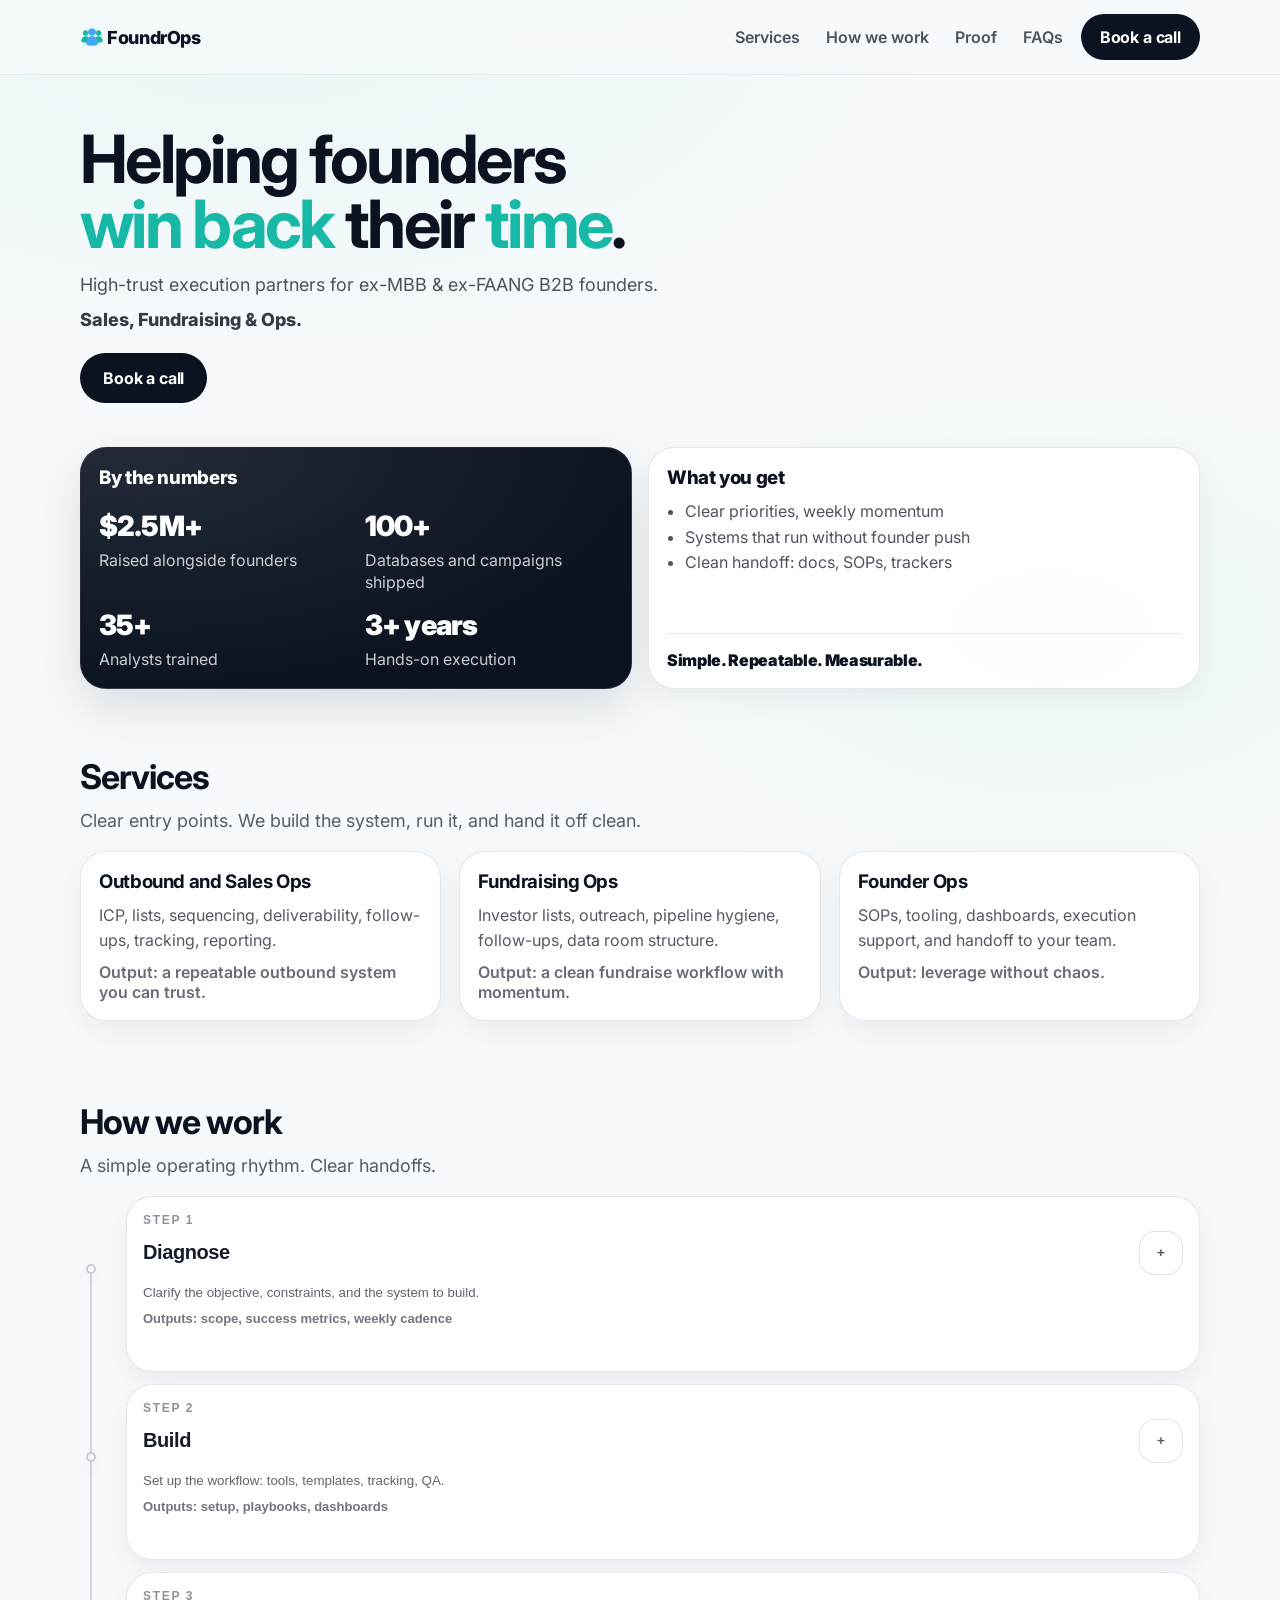
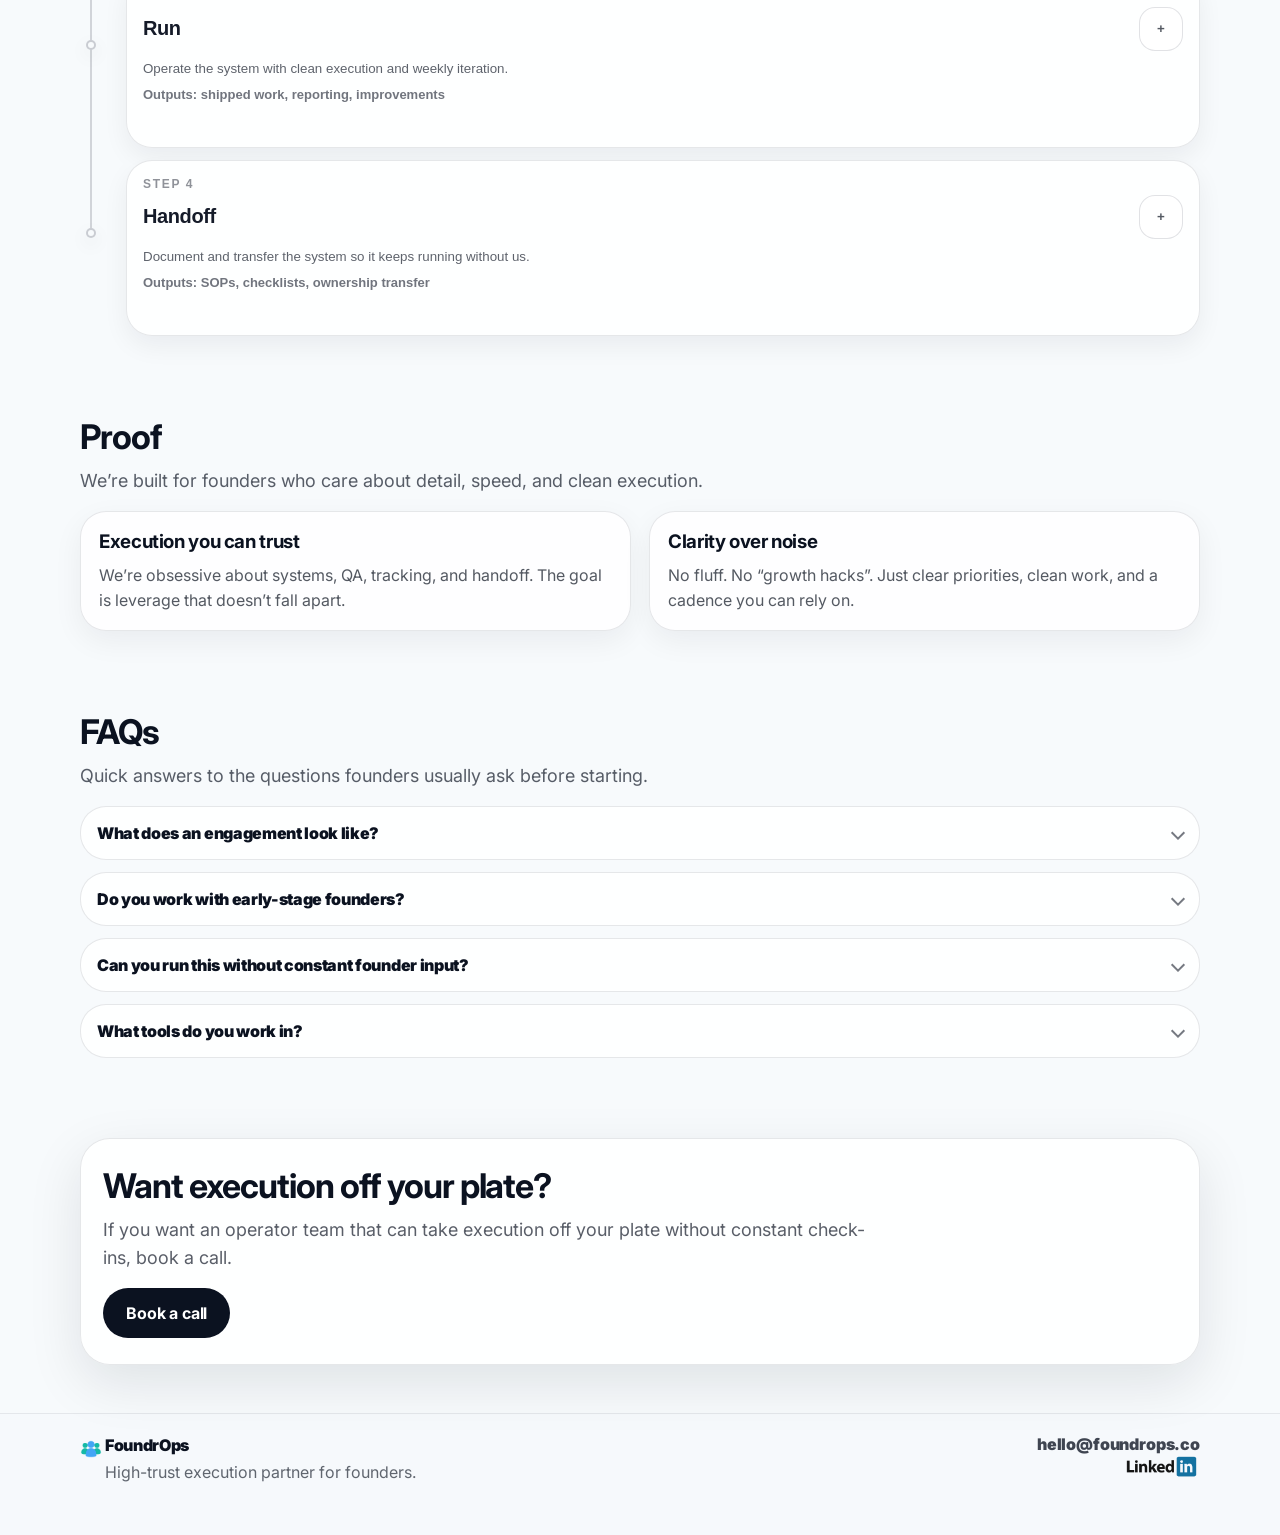
==== commit e93966c4: "Update Calendly link to mihir-foundrops/30min" ====
--- a/public/index.html
+++ b/public/index.html
@@ -41,7 +41,7 @@
         <a class="nav-link" href="#faq">FAQs</a>
       </nav>
 
-      <a class="btn btn-primary header-cta" id="headerCta" href="https://calendly.com/mihirmakwana5720/20min" target="_blank" rel="noopener">
+      <a class="btn btn-primary header-cta" id="headerCta" href="https://calendly.com/mihir-foundrops/30min" target="_blank" rel="noopener">
         Book a call
       </a>
 
@@ -57,7 +57,7 @@
         <a class="mobile-link" href="#proof">Proof</a>
         <a class="mobile-link" href="#faq">FAQs</a>
 
-        <a class="btn btn-primary mobile-cta" href="https://calendly.com/mihirmakwana5720/20min" target="_blank" rel="noopener">
+        <a class="btn btn-primary mobile-cta" href="https://calendly.com/mihir-foundrops/30min" target="_blank" rel="noopener">
           Book a call
         </a>
       </div>
@@ -82,7 +82,7 @@
             </p>
 
             <div class="hero-actions" id="heroCtaBlock">
-              <a class="btn btn-primary btn-lg" id="heroCta" href="https://calendly.com/mihirmakwana5720/20min" target="_blank" rel="noopener">
+              <a class="btn btn-primary btn-lg" id="heroCta" href="https://calendly.com/mihir-foundrops/30min" target="_blank" rel="noopener">
                 Book a call
               </a>
             </div>
@@ -344,7 +344,7 @@
           <h2>Want execution off your plate?</h2>
           <p>If you want an operator team that can take execution off your plate without constant check-ins, book a call.</p>
           <div class="cta-actions">
-            <a class="btn btn-primary btn-lg" href="https://calendly.com/mihirmakwana5720/20min" target="_blank" rel="noopener">
+            <a class="btn btn-primary btn-lg" href="https://calendly.com/mihir-foundrops/30min" target="_blank" rel="noopener">
               Book a call
             </a>
           </div>
--- a/public/styles.css
+++ b/public/styles.css
@@ -91,7 +91,7 @@
 .brand{
   display:flex;
   align-items:center;
-  gap: 10px;
+  gap: 3px;              /* tighter header logo ↔ name */
   min-width: 160px;
 }
 .brand-logo{ width: 24px; height: 24px; border-radius: 8px; }
@@ -215,7 +215,7 @@
 }
 .hero-actions{ margin-top: 20px; }
 
-/* Fix 3: 2x more space between Book a call and cards below */
+/* 2x more space between Book a call and cards below */
 .hero-cards{
   margin-top: 44px;
   display:grid;
@@ -332,20 +332,32 @@
   transition: transform .26s cubic-bezier(.2,.8,.2,1);
 }
 .rail-dots{ position:absolute; inset: 0; }
+
+/* FIXED: dots are perfectly centered on the rail and opaque (rail won't show through) */
 .rail-dot{
   position:absolute;
-  left: calc(var(--rail-x) - 5px);
+
+  /* Center dot on the centerline of the rail */
+  left: calc(var(--rail-x) + (var(--rail-w) / 2) - 5px);
+
   width: 10px;
   height: 10px;
   border-radius: 999px;
-  background: rgba(15,23,42,0.18);
-  border: 2px solid rgba(247,250,252,0.95);
+
+  /* Opaque fill so the rail is not visible through the dot */
+  background: var(--bg);
+
+  /* Clean outline */
+  border: 2px solid rgba(15,23,42,0.20);
+
   box-shadow: 0 6px 18px rgba(11,18,32,0.10);
   transform: translateY(-50%);
-  transition: transform .18s ease, background .18s ease;
-}
+  transition: transform .18s ease, background .18s ease, border-color .18s ease;
+}
+
 .rail-dot.is-active{
   background: var(--accent);
+  border-color: rgba(247,250,252,1);
   transform: translateY(-50%) scale(1.18);
 }
 
@@ -366,6 +378,7 @@
   border: 0;
   padding: 16px 16px;
   cursor: pointer;
+  color: inherit;
 }
 .step-meta{
   font-size: 12px;
@@ -380,11 +393,15 @@
   gap: 12px;
   margin-top: 4px;
 }
+
+/* Force desktop-like color everywhere (fixes mobile blue titles) */
 .step-title{
   font-size: 20px;
   font-weight: 900;
   letter-spacing: -0.02em;
-}
+  color: rgba(11,18,32,0.96) !important;
+}
+
 .step-icon{
   width: 44px;
   height: 44px;
@@ -501,7 +518,6 @@
 }
 .cta-actions{ margin-top: 16px; }
 
-
 /* Footer */
 .footer{
   padding: 22px 0 30px;
@@ -511,16 +527,16 @@
 
 .footer-inner{
   display:flex;
-  align-items:flex-start;           /* top aligned */
+  align-items:flex-start;
   justify-content: space-between;
   gap: 18px;
 }
 
-/* Left block: logo + name on same line, tagline aligned under name */
+/* Footer left: logo + name tighter */
 .footer-brand{
   display:flex;
   align-items:flex-start;
-  gap: 10px;
+  gap: 3px;                 /* tighter footer logo ↔ name */
 }
 
 .footer-logo{
@@ -528,17 +544,16 @@
   height: 22px;
   border-radius: 8px;
   flex: 0 0 auto;
-  margin-top: 2px;                 /* tiny nudge to align with text baseline */
-}
-
-/* Wrap text so tagline aligns with the name (not under the logo) */
+  margin-top: 2px;
+}
+
 .footer-text{
   display:flex;
   flex-direction: column;
 }
 
 .footer-name{
-  font-weight: 900;                /* bold */
+  font-weight: 900;
   letter-spacing: -0.02em;
   line-height: 1.15;
 }
@@ -550,7 +565,7 @@
   max-width: 34ch;
 }
 
-/* Right block: email above LinkedIn, very tight spacing */
+/* Footer right: email + LinkedIn ultra tight */
 .footer-links{
   display:flex;
   flex-direction: column;
@@ -572,25 +587,17 @@
   display: inline-flex;
   align-items: center;
   justify-content: flex-end;
-  margin-top: -25px;               /* your chosen tight spacing */
+  margin-top: -25px;
   padding: 0;
 }
 
 .footer-linkedin img{
-  width: 77px;                     /* 30% smaller than 110 */
+  width: 77px;
   height: 77px;
   display:block;
   opacity: 0.92;
 }
 .footer-linkedin:hover img{ opacity: 1; }
-
-/* Mobile */
-@media (max-width: 860px){
-  .footer-inner{ flex-direction: column; }
-  .footer-links{ align-items:flex-start; }
-}
-
-
 
 /* Sheen */
 .sheen{ position: relative; }
@@ -628,6 +635,7 @@
   .nav{ display:none; }
   .nav-toggle{ display:flex; margin-left:auto; }
   .header-cta{ display:none; }
+
   .footer-inner{ flex-direction: column; }
   .footer-links{ align-items:flex-start; }
 }
@@ -647,7 +655,7 @@
 
   .footer-links{
     align-items:flex-start;
-    gap: 8px;
+    gap: 0px;
   }
 }
 
--- a/public/styles.css
+++ b/public/styles.css
@@ -91,7 +91,7 @@
 .brand{
   display:flex;
   align-items:center;
-  gap: 10px;
+  gap: 3px;              /* tighter header logo ↔ name */
   min-width: 160px;
 }
 .brand-logo{ width: 24px; height: 24px; border-radius: 8px; }
@@ -215,7 +215,7 @@
 }
 .hero-actions{ margin-top: 20px; }
 
-/* Fix 3: 2x more space between Book a call and cards below */
+/* 2x more space between Book a call and cards below */
 .hero-cards{
   margin-top: 44px;
   display:grid;
@@ -332,20 +332,32 @@
   transition: transform .26s cubic-bezier(.2,.8,.2,1);
 }
 .rail-dots{ position:absolute; inset: 0; }
+
+/* FIXED: dots are perfectly centered on the rail and opaque (rail won't show through) */
 .rail-dot{
   position:absolute;
-  left: calc(var(--rail-x) - 5px);
+
+  /* Center dot on the centerline of the rail */
+  left: calc(var(--rail-x) + (var(--rail-w) / 2) - 5px);
+
   width: 10px;
   height: 10px;
   border-radius: 999px;
-  background: rgba(15,23,42,0.18);
-  border: 2px solid rgba(247,250,252,0.95);
+
+  /* Opaque fill so the rail is not visible through the dot */
+  background: var(--bg);
+
+  /* Clean outline */
+  border: 2px solid rgba(15,23,42,0.20);
+
   box-shadow: 0 6px 18px rgba(11,18,32,0.10);
   transform: translateY(-50%);
-  transition: transform .18s ease, background .18s ease;
-}
+  transition: transform .18s ease, background .18s ease, border-color .18s ease;
+}
+
 .rail-dot.is-active{
   background: var(--accent);
+  border-color: rgba(247,250,252,1);
   transform: translateY(-50%) scale(1.18);
 }
 
@@ -366,6 +378,7 @@
   border: 0;
   padding: 16px 16px;
   cursor: pointer;
+  color: inherit;
 }
 .step-meta{
   font-size: 12px;
@@ -380,11 +393,15 @@
   gap: 12px;
   margin-top: 4px;
 }
+
+/* Force desktop-like color everywhere (fixes mobile blue titles) */
 .step-title{
   font-size: 20px;
   font-weight: 900;
   letter-spacing: -0.02em;
-}
+  color: rgba(11,18,32,0.96) !important;
+}
+
 .step-icon{
   width: 44px;
   height: 44px;
@@ -501,7 +518,6 @@
 }
 .cta-actions{ margin-top: 16px; }
 
-
 /* Footer */
 .footer{
   padding: 22px 0 30px;
@@ -511,16 +527,16 @@
 
 .footer-inner{
   display:flex;
-  align-items:flex-start;           /* top aligned */
+  align-items:flex-start;
   justify-content: space-between;
   gap: 18px;
 }
 
-/* Left block: logo + name on same line, tagline aligned under name */
+/* Footer left: logo + name tighter */
 .footer-brand{
   display:flex;
   align-items:flex-start;
-  gap: 10px;
+  gap: 3px;                 /* tighter footer logo ↔ name */
 }
 
 .footer-logo{
@@ -528,17 +544,16 @@
   height: 22px;
   border-radius: 8px;
   flex: 0 0 auto;
-  margin-top: 2px;                 /* tiny nudge to align with text baseline */
-}
-
-/* Wrap text so tagline aligns with the name (not under the logo) */
+  margin-top: 2px;
+}
+
 .footer-text{
   display:flex;
   flex-direction: column;
 }
 
 .footer-name{
-  font-weight: 900;                /* bold */
+  font-weight: 900;
   letter-spacing: -0.02em;
   line-height: 1.15;
 }
@@ -550,7 +565,7 @@
   max-width: 34ch;
 }
 
-/* Right block: email above LinkedIn, very tight spacing */
+/* Footer right: email + LinkedIn ultra tight */
 .footer-links{
   display:flex;
   flex-direction: column;
@@ -572,25 +587,17 @@
   display: inline-flex;
   align-items: center;
   justify-content: flex-end;
-  margin-top: -25px;               /* your chosen tight spacing */
+  margin-top: -25px;
   padding: 0;
 }
 
 .footer-linkedin img{
-  width: 77px;                     /* 30% smaller than 110 */
+  width: 77px;
   height: 77px;
   display:block;
   opacity: 0.92;
 }
 .footer-linkedin:hover img{ opacity: 1; }
-
-/* Mobile */
-@media (max-width: 860px){
-  .footer-inner{ flex-direction: column; }
-  .footer-links{ align-items:flex-start; }
-}
-
-
 
 /* Sheen */
 .sheen{ position: relative; }
@@ -628,6 +635,7 @@
   .nav{ display:none; }
   .nav-toggle{ display:flex; margin-left:auto; }
   .header-cta{ display:none; }
+
   .footer-inner{ flex-direction: column; }
   .footer-links{ align-items:flex-start; }
 }
@@ -647,7 +655,7 @@
 
   .footer-links{
     align-items:flex-start;
-    gap: 8px;
+    gap: 0px;
   }
 }
 
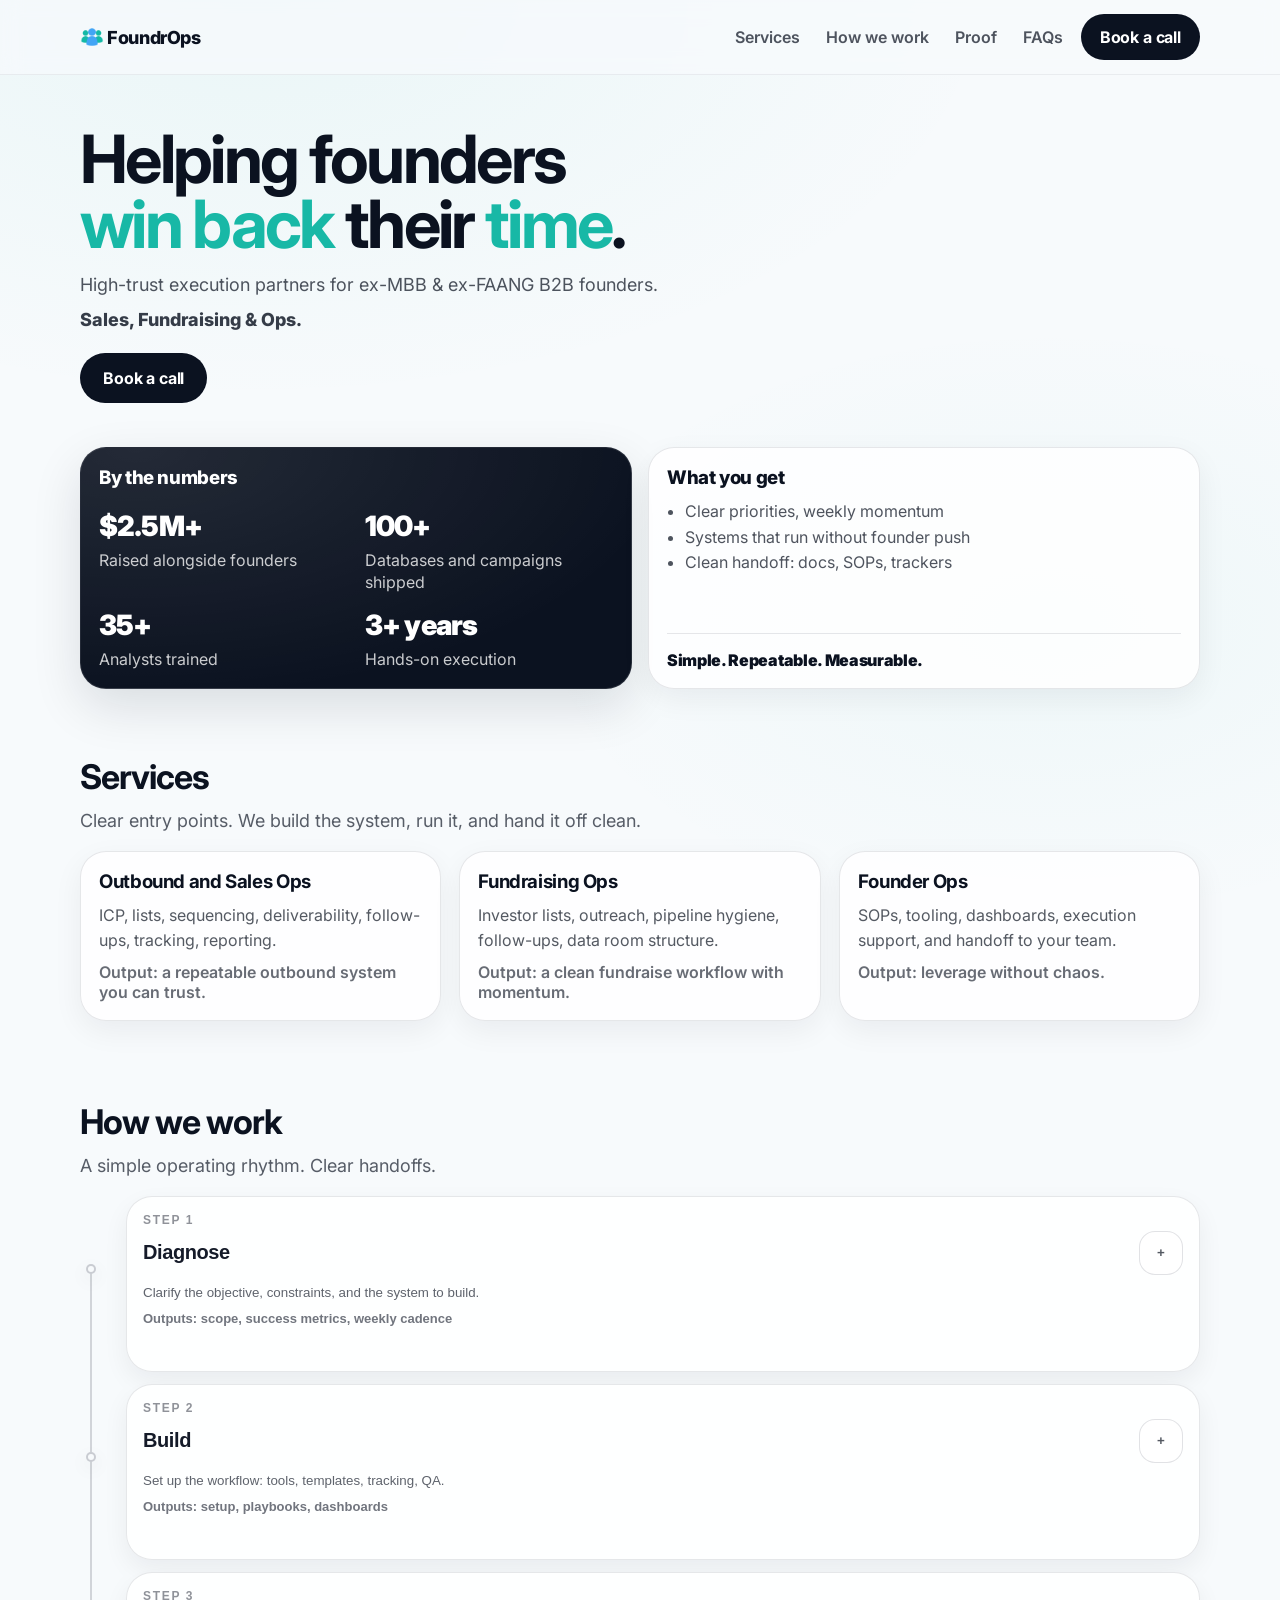
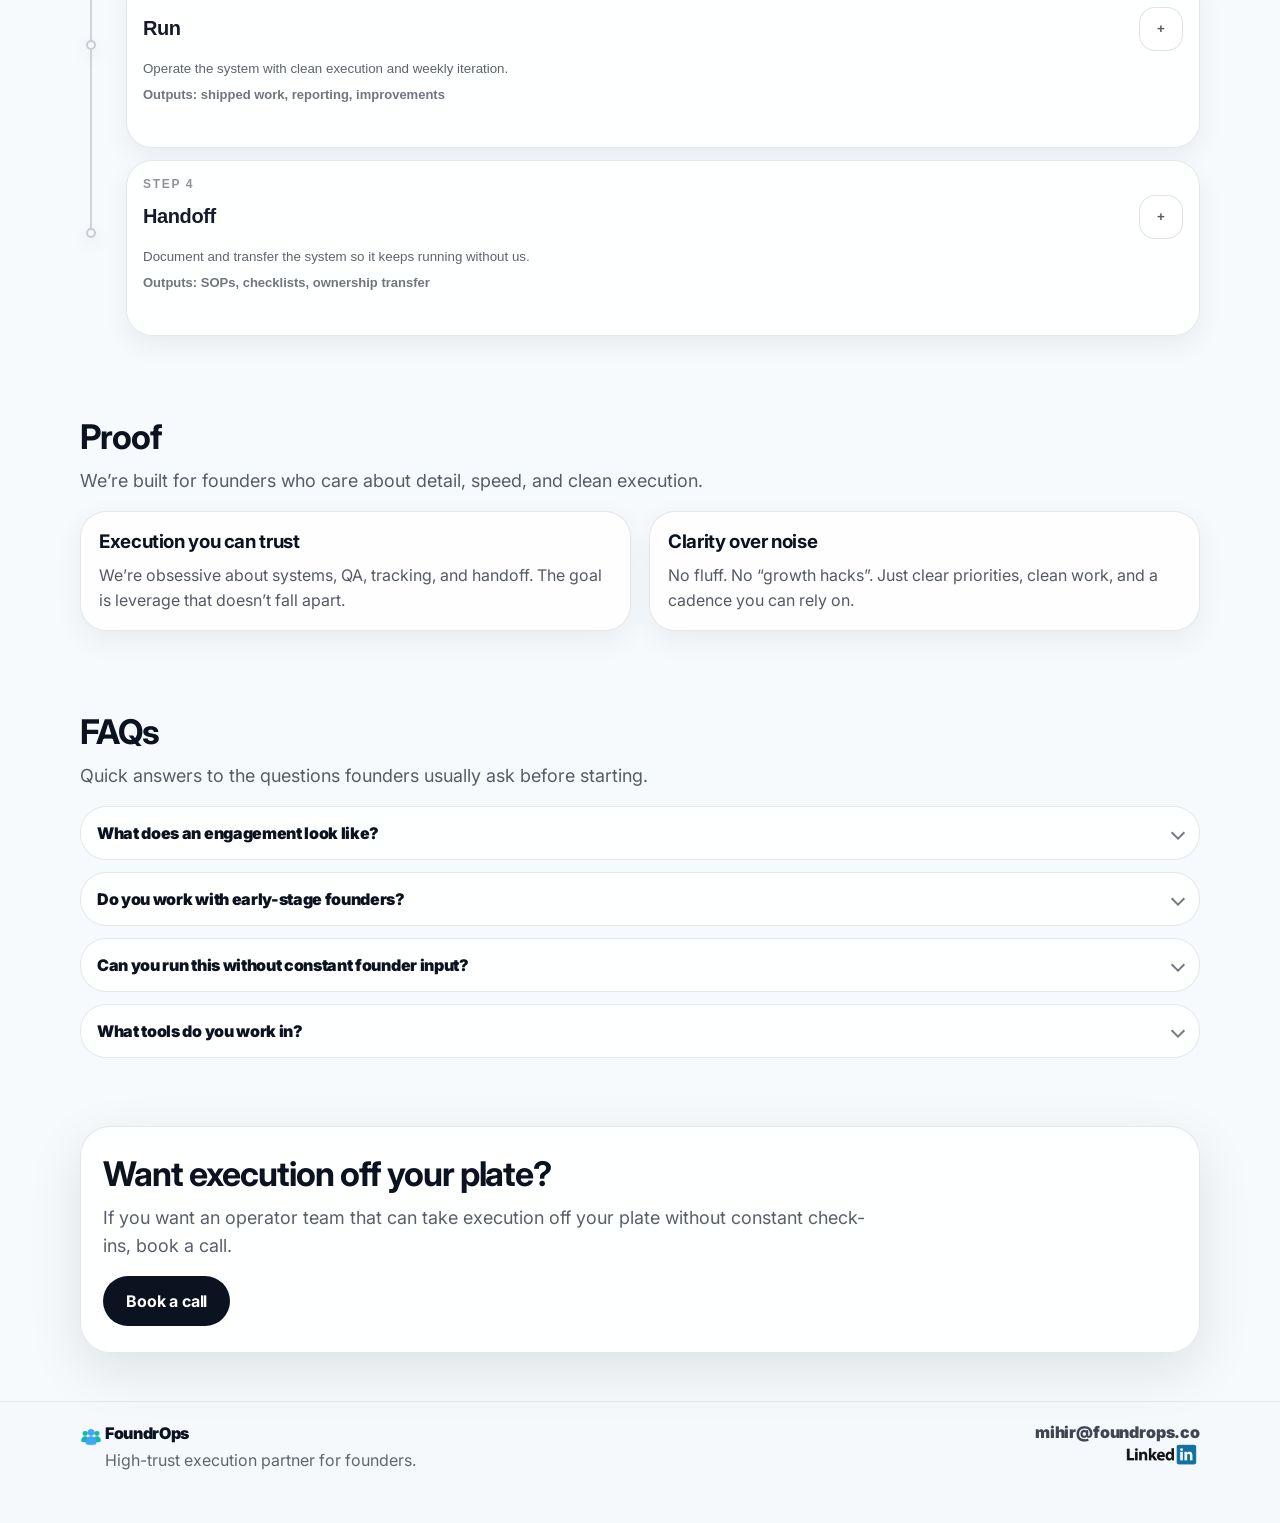
==== commit 09dfcb77: "Update contact email to mihir@foundrops.co https://claude.ai/code/session_0125MaBD5diN8MKRvtMje5FY" ====
--- a/public/index.html
+++ b/public/index.html
@@ -364,7 +364,7 @@
         </div>
 
         <div class="footer-links">
-          <a class="footer-link" href="mailto:hello@foundrops.co">hello@foundrops.co</a>
+          <a class="footer-link" href="mailto:mihir@foundrops.co">mihir@foundrops.co</a>
           <a class="footer-linkedin" href="https://www.linkedin.com/in/makwana-mihir/" target="_blank" rel="noopener" aria-label="LinkedIn">
             <img src="linkedin.png" alt="LinkedIn" width="77" height="77" loading="lazy" />
           </a>
--- a/public/styles.css
+++ b/public/styles.css
@@ -458,7 +458,7 @@
 }
 
 /* FAQs */
-.faq{ display:flex; flex-direction: column; gap: 12px; }
+.faq{ display:flex; flex-direction: column; gap: 12px; min-height: 260px; }
 .faq-item{
   position: relative;
   border-radius: var(--radius2);
@@ -493,9 +493,16 @@
   color: rgba(11,18,32,0.70);
   line-height: 1.6;
 }
+@keyframes faq-body-in{
+  from{ opacity:0; transform:translateY(-5px); }
+  to{ opacity:1; transform:translateY(0); }
+}
+.faq-item[open] .faq-body{
+  animation: faq-body-in 0.22s ease;
+}
 
 /* CTA */
-.cta{ padding: 40px 0 48px; }
+.cta{ padding: 20px 0 48px; }
 .cta-card{
   position: relative;
   border-radius: 30px;
--- a/public/styles.css
+++ b/public/styles.css
@@ -458,7 +458,7 @@
 }
 
 /* FAQs */
-.faq{ display:flex; flex-direction: column; gap: 12px; }
+.faq{ display:flex; flex-direction: column; gap: 12px; min-height: 260px; }
 .faq-item{
   position: relative;
   border-radius: var(--radius2);
@@ -493,9 +493,16 @@
   color: rgba(11,18,32,0.70);
   line-height: 1.6;
 }
+@keyframes faq-body-in{
+  from{ opacity:0; transform:translateY(-5px); }
+  to{ opacity:1; transform:translateY(0); }
+}
+.faq-item[open] .faq-body{
+  animation: faq-body-in 0.22s ease;
+}
 
 /* CTA */
-.cta{ padding: 40px 0 48px; }
+.cta{ padding: 20px 0 48px; }
 .cta-card{
   position: relative;
   border-radius: 30px;
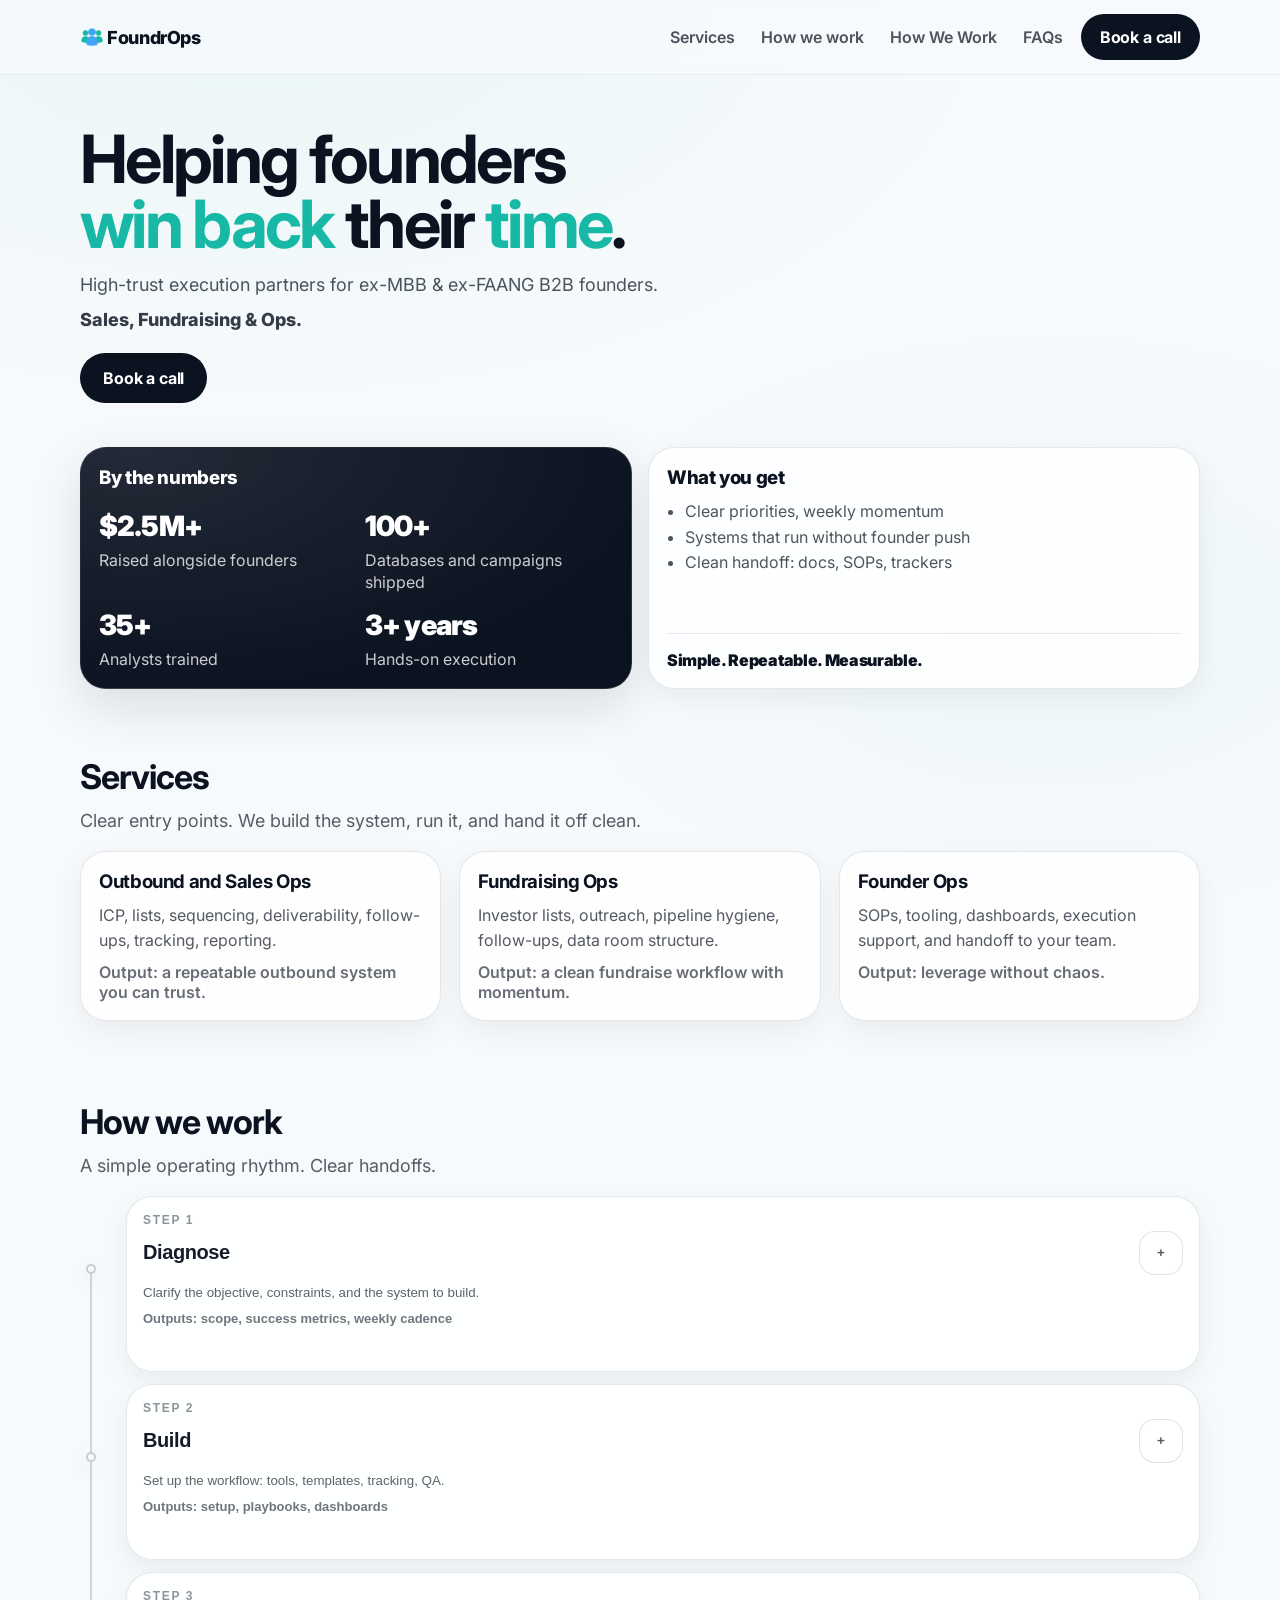
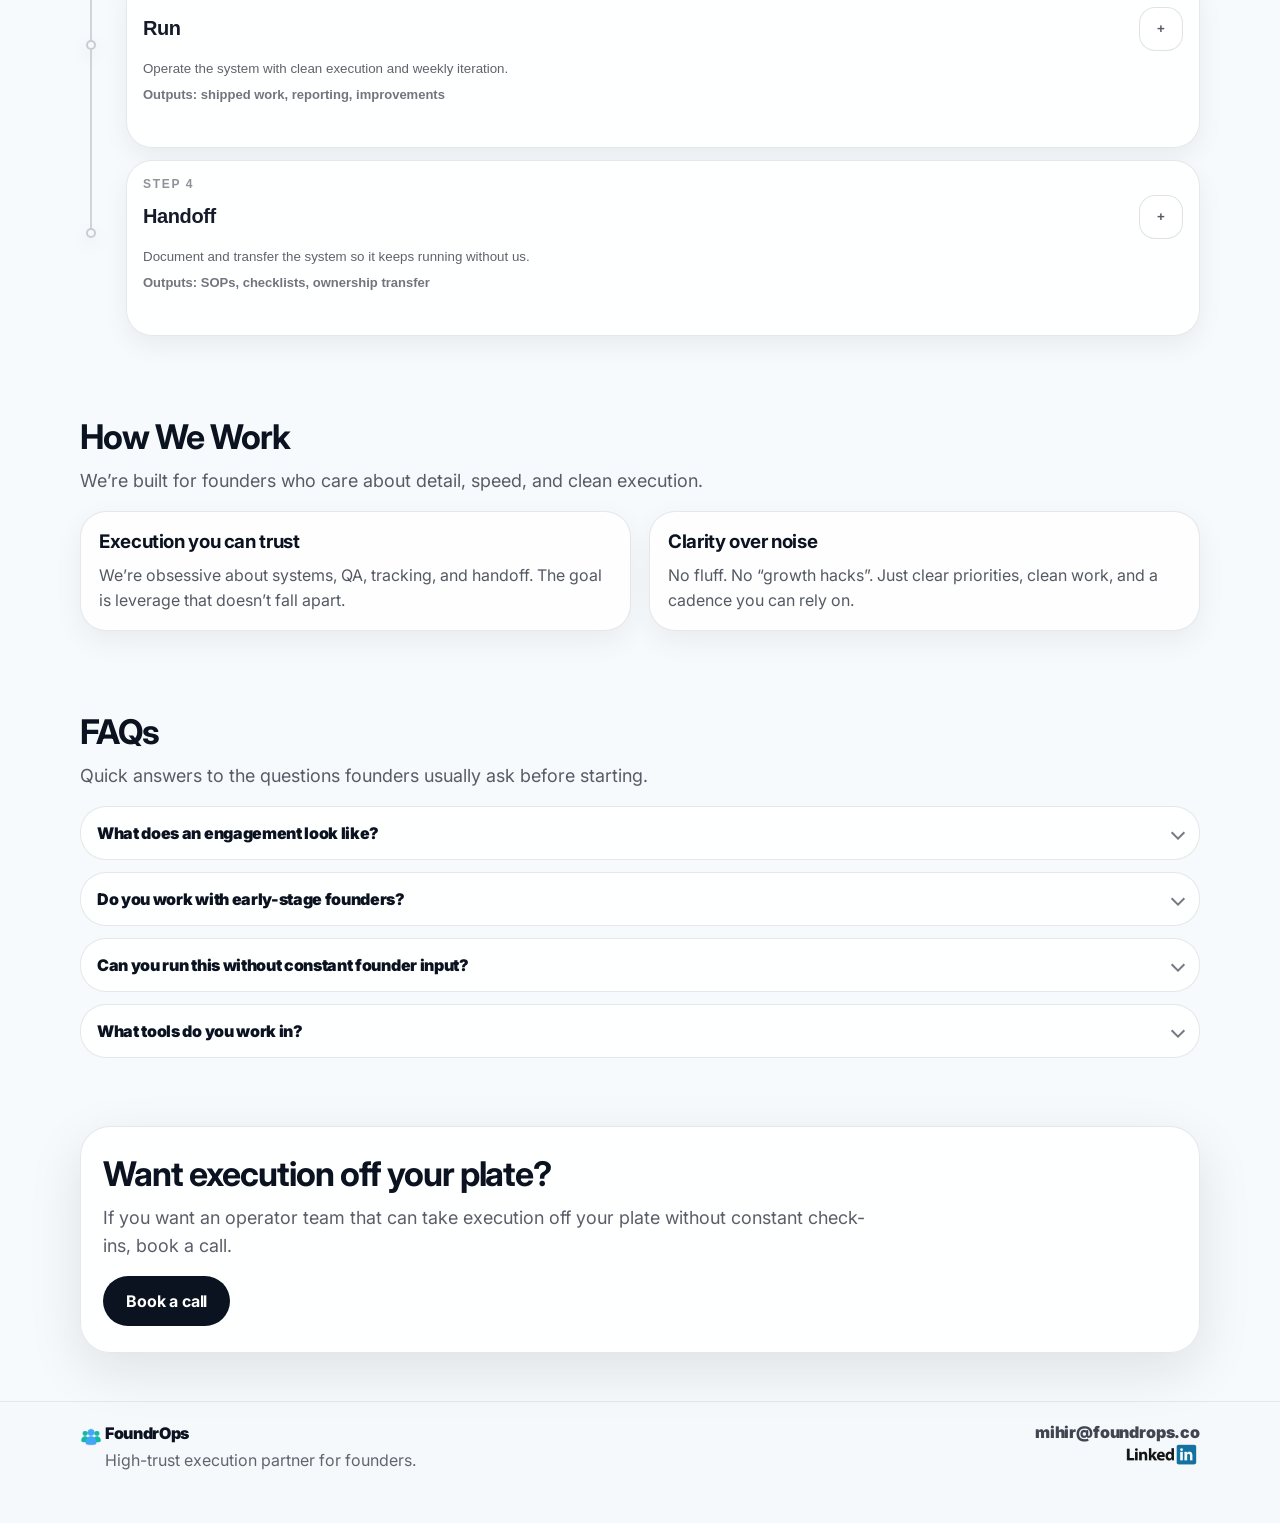
==== commit 8da49216: "Rename Proof section to How We Work https://claude.ai/code/session_0125MaBD5diN8MKRvtMje5FY" ====
--- a/public/index.html
+++ b/public/index.html
@@ -37,7 +37,7 @@
       <nav class="nav" aria-label="Primary">
         <a class="nav-link" href="#services">Services</a>
         <a class="nav-link" href="#how">How we work</a>
-        <a class="nav-link" href="#proof">Proof</a>
+        <a class="nav-link" href="#proof">How We Work</a>
         <a class="nav-link" href="#faq">FAQs</a>
       </nav>
 
@@ -54,7 +54,7 @@
       <div class="mobile-nav-inner container">
         <a class="mobile-link" href="#services">Services</a>
         <a class="mobile-link" href="#how">How we work</a>
-        <a class="mobile-link" href="#proof">Proof</a>
+        <a class="mobile-link" href="#proof">How We Work</a>
         <a class="mobile-link" href="#faq">FAQs</a>
 
         <a class="btn btn-primary mobile-cta" href="https://calendly.com/mihir-foundrops/30min" target="_blank" rel="noopener">
@@ -267,7 +267,7 @@
     <section class="section reveal" id="proof">
       <div class="container">
         <div class="section-head">
-          <h2>Proof</h2>
+          <h2>How We Work</h2>
           <p>We’re built for founders who care about detail, speed, and clean execution.</p>
         </div>
 
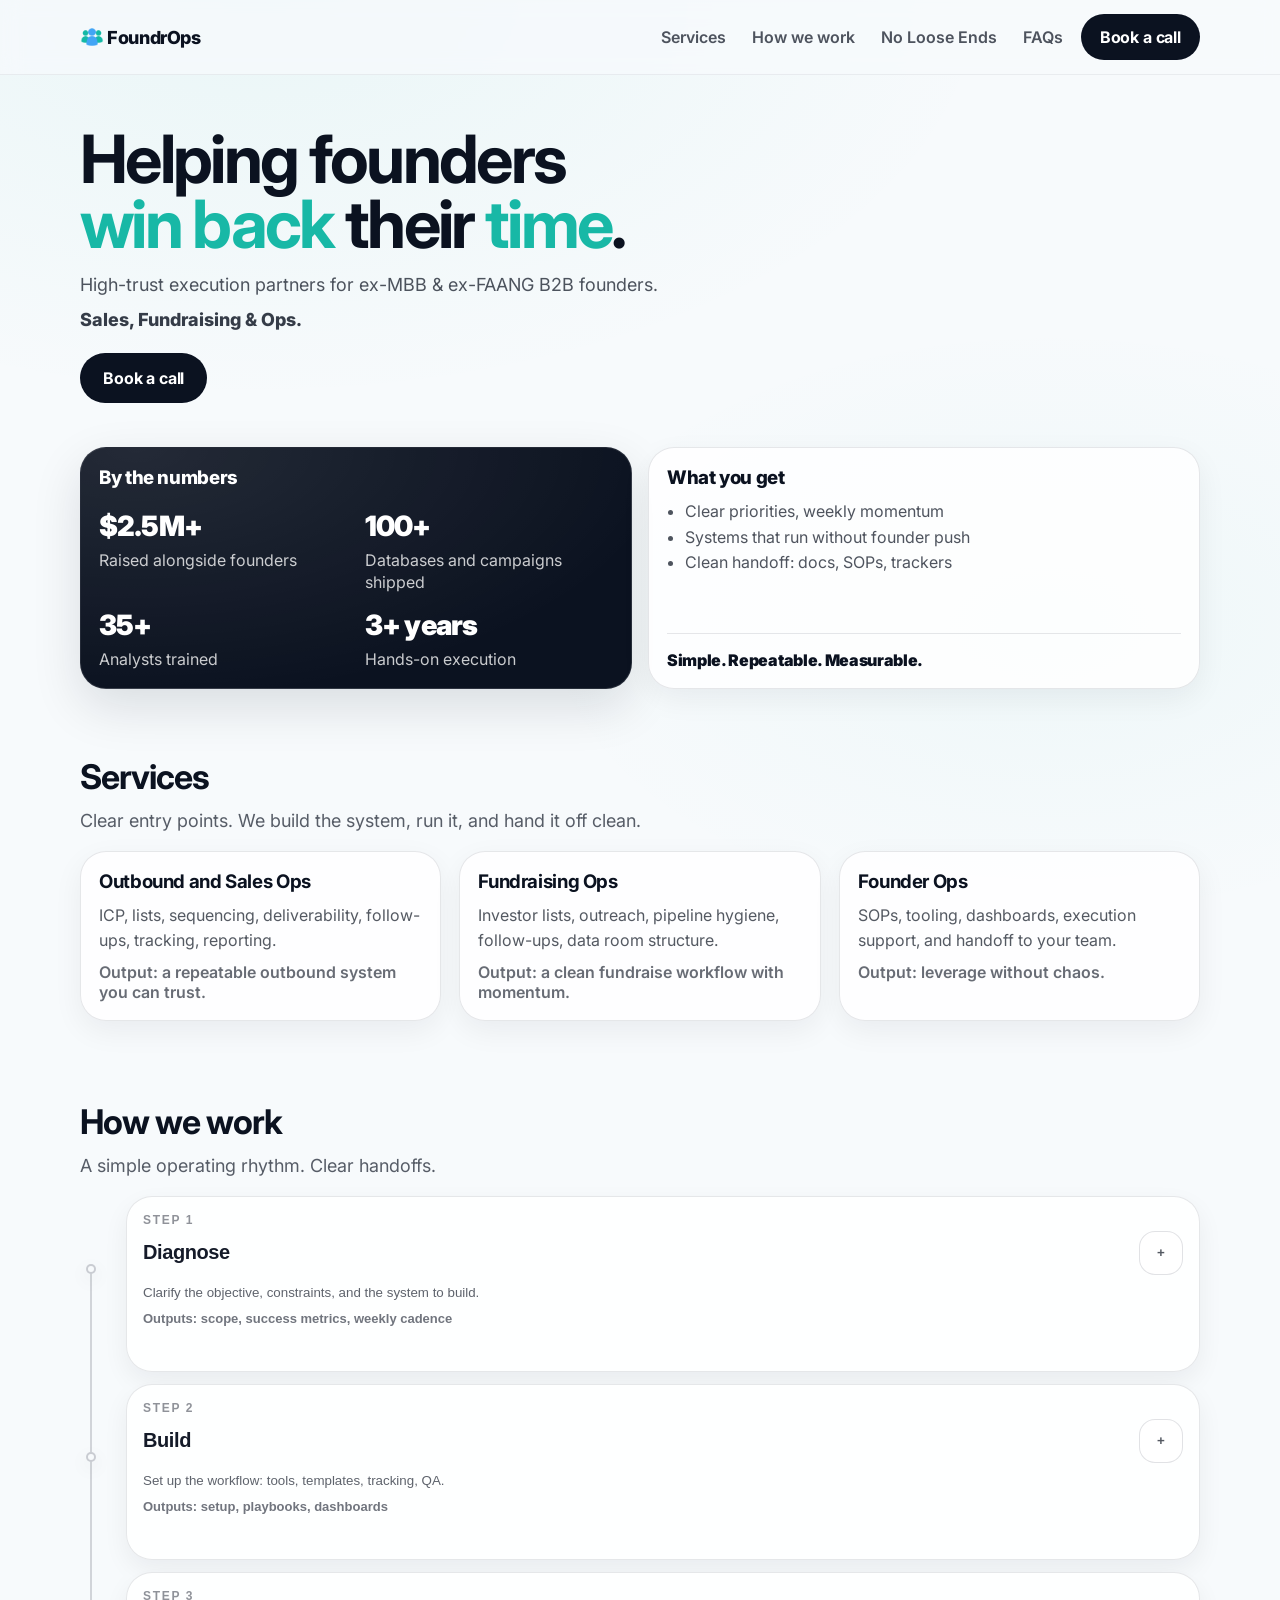
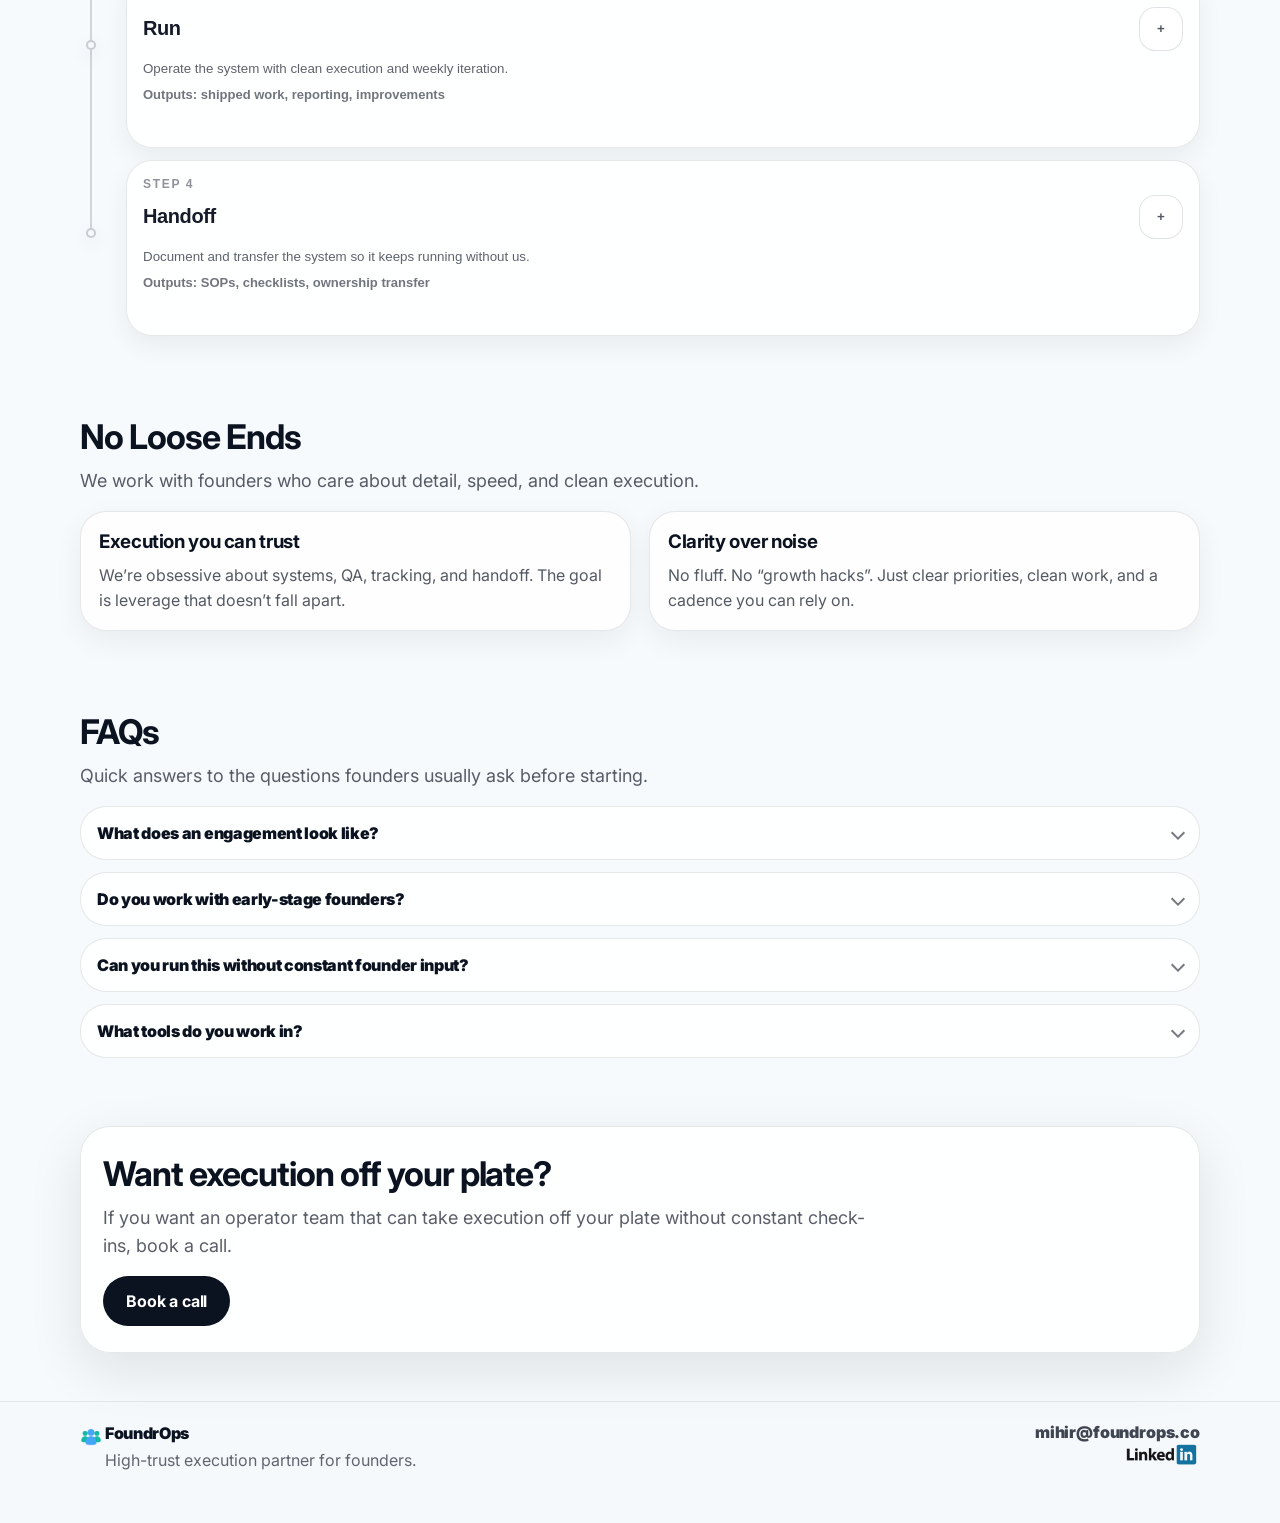
==== commit cf83ed01: "Rename section to No Loose Ends, update subtitle copy https://claude.ai/code/session_0125MaBD5diN8MK" ====
--- a/public/index.html
+++ b/public/index.html
@@ -37,7 +37,7 @@
       <nav class="nav" aria-label="Primary">
         <a class="nav-link" href="#services">Services</a>
         <a class="nav-link" href="#how">How we work</a>
-        <a class="nav-link" href="#proof">How We Work</a>
+        <a class="nav-link" href="#proof">No Loose Ends</a>
         <a class="nav-link" href="#faq">FAQs</a>
       </nav>
 
@@ -54,7 +54,7 @@
       <div class="mobile-nav-inner container">
         <a class="mobile-link" href="#services">Services</a>
         <a class="mobile-link" href="#how">How we work</a>
-        <a class="mobile-link" href="#proof">How We Work</a>
+        <a class="mobile-link" href="#proof">No Loose Ends</a>
         <a class="mobile-link" href="#faq">FAQs</a>
 
         <a class="btn btn-primary mobile-cta" href="https://calendly.com/mihir-foundrops/30min" target="_blank" rel="noopener">
@@ -267,8 +267,8 @@
     <section class="section reveal" id="proof">
       <div class="container">
         <div class="section-head">
-          <h2>How We Work</h2>
-          <p>We’re built for founders who care about detail, speed, and clean execution.</p>
+          <h2>No Loose Ends</h2>
+          <p>We work with founders who care about detail, speed, and clean execution.</p>
         </div>
 
         <div class="grid-2">
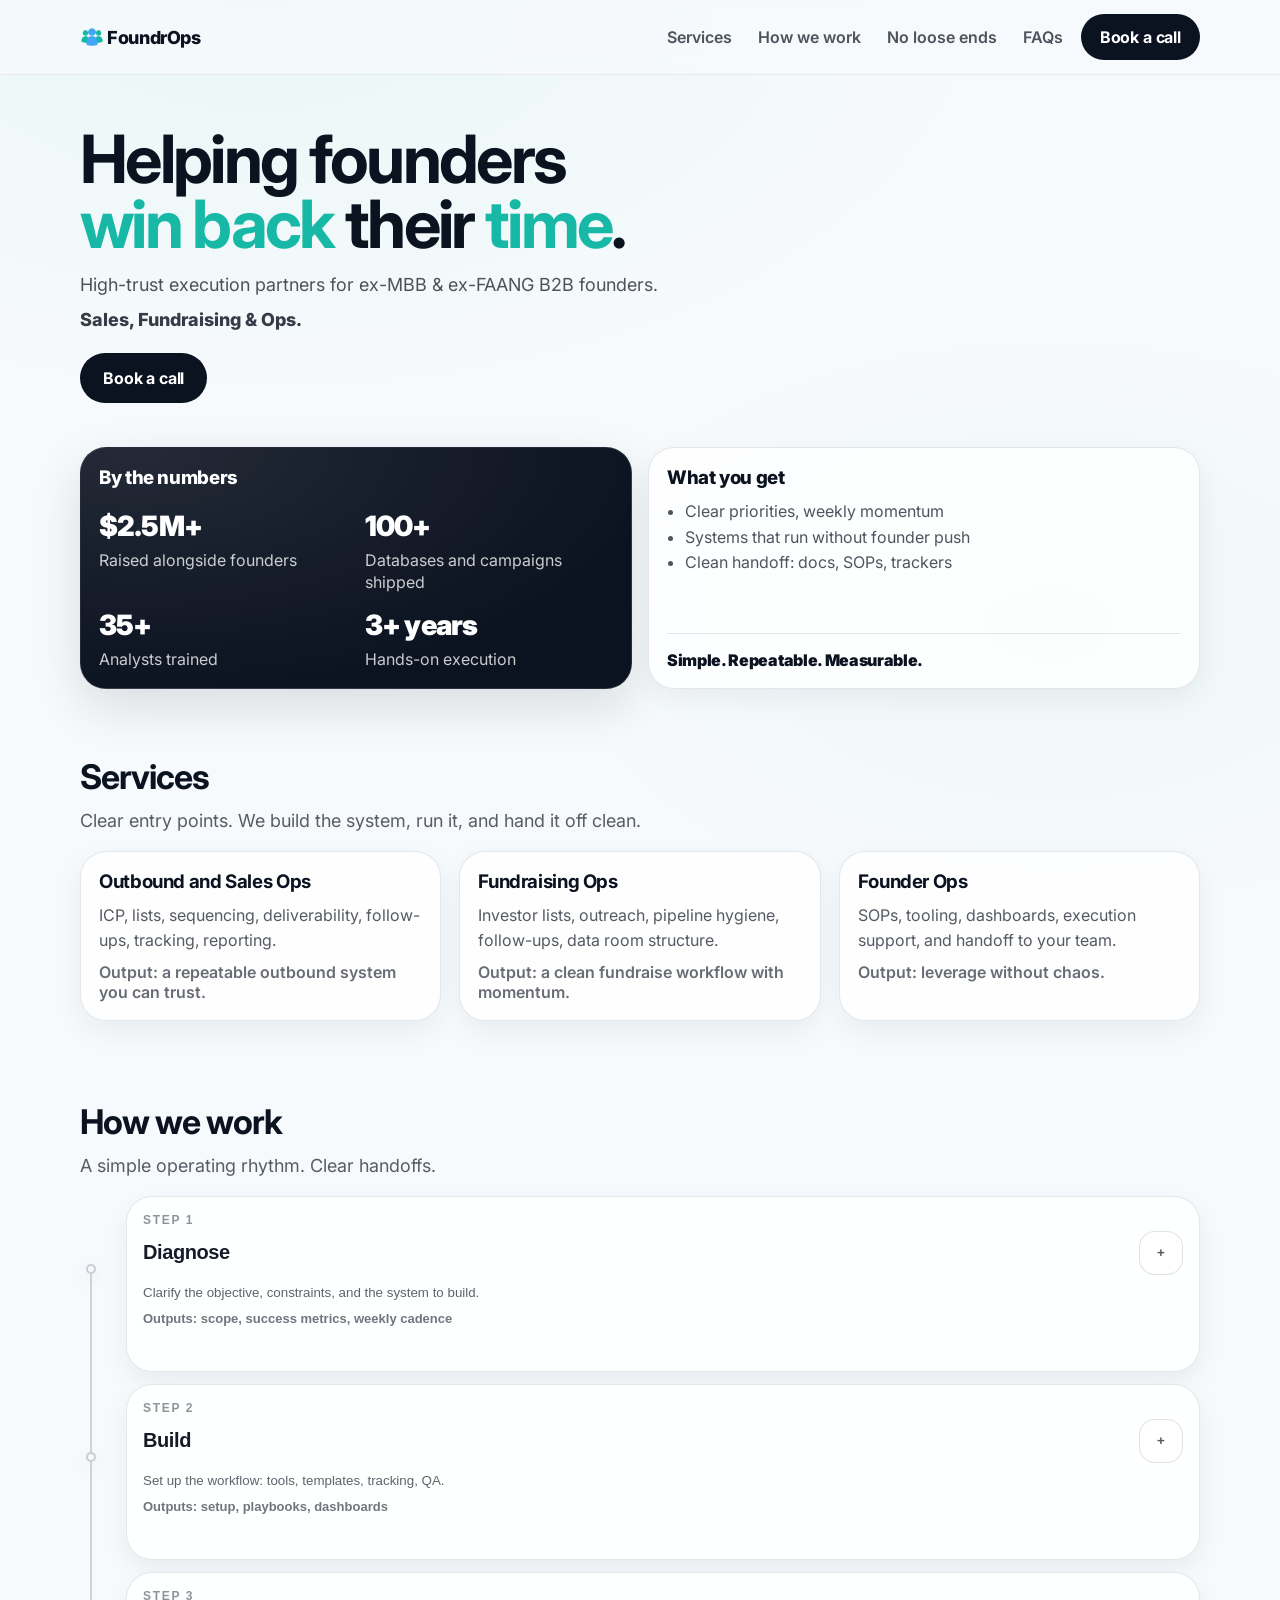
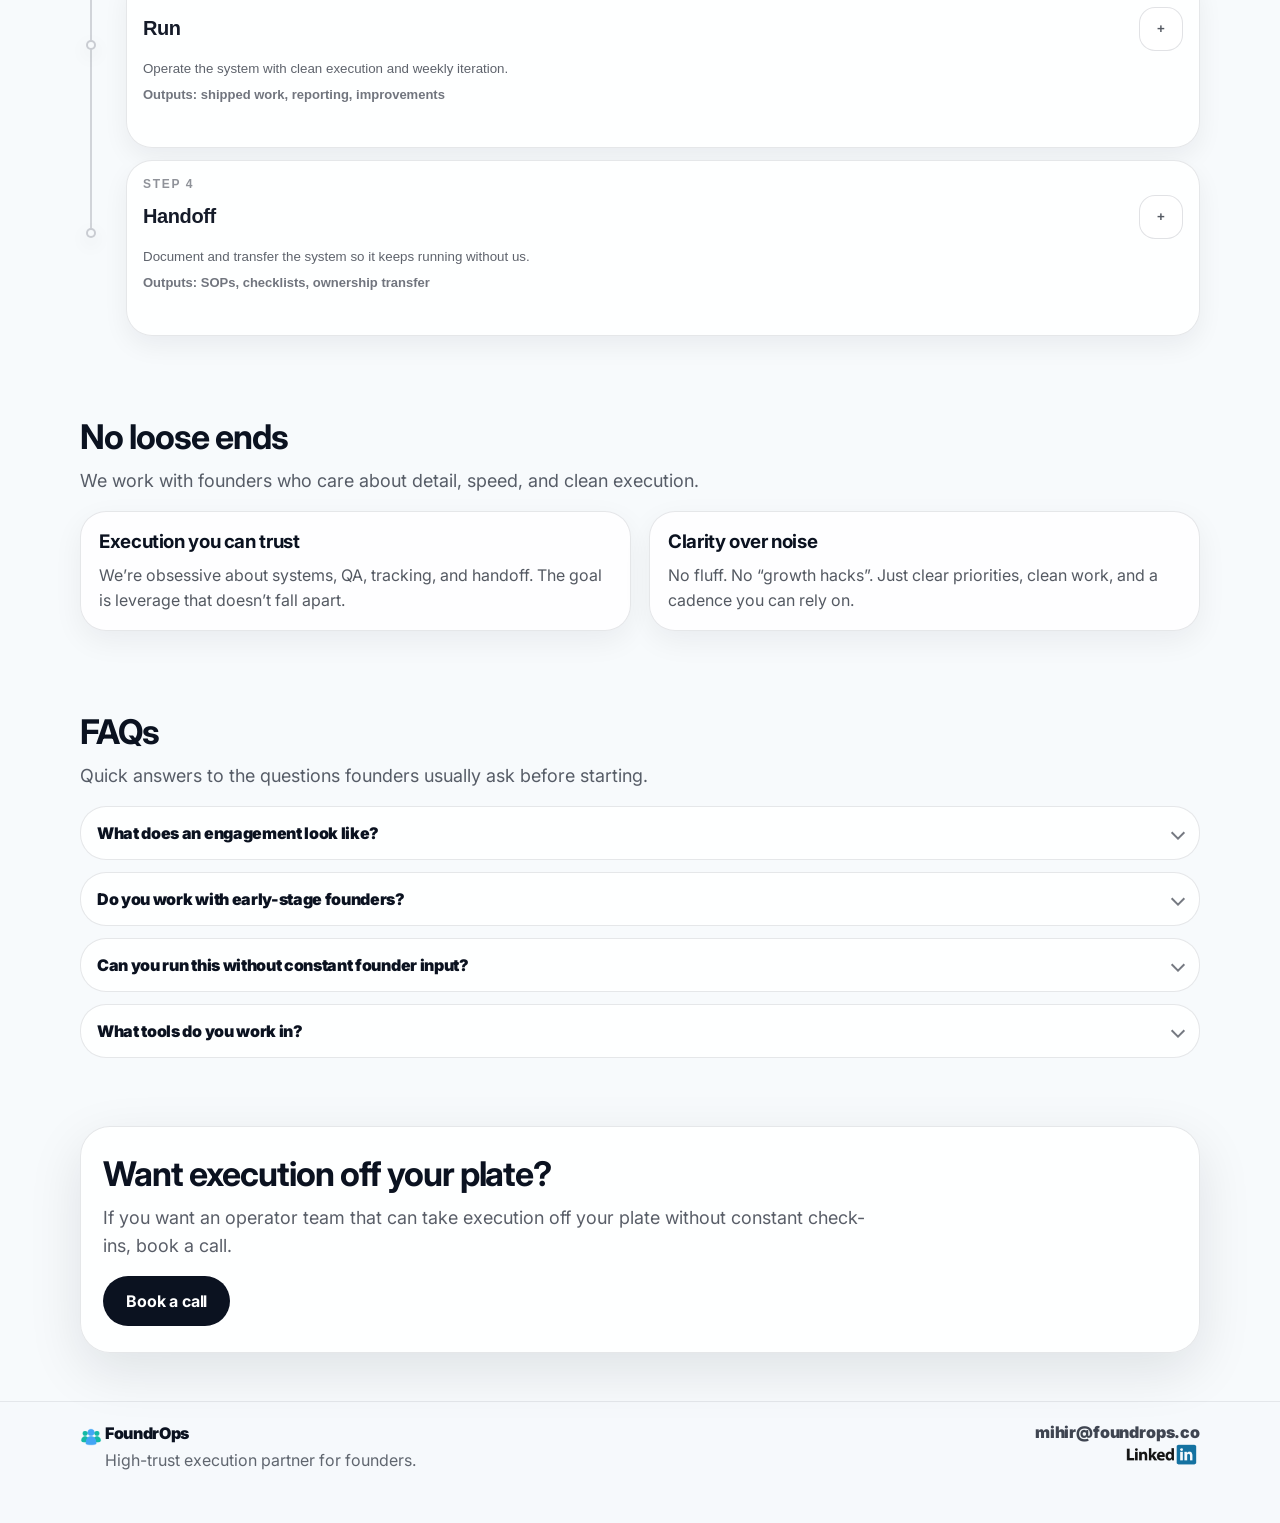
==== commit cd0bae67: "Use sentence case for No loose ends to match site style https://claude.ai/code/session_0125MaBD5diN8" ====
--- a/public/index.html
+++ b/public/index.html
@@ -37,7 +37,7 @@
       <nav class="nav" aria-label="Primary">
         <a class="nav-link" href="#services">Services</a>
         <a class="nav-link" href="#how">How we work</a>
-        <a class="nav-link" href="#proof">No Loose Ends</a>
+        <a class="nav-link" href="#proof">No loose ends</a>
         <a class="nav-link" href="#faq">FAQs</a>
       </nav>
 
@@ -54,7 +54,7 @@
       <div class="mobile-nav-inner container">
         <a class="mobile-link" href="#services">Services</a>
         <a class="mobile-link" href="#how">How we work</a>
-        <a class="mobile-link" href="#proof">No Loose Ends</a>
+        <a class="mobile-link" href="#proof">No loose ends</a>
         <a class="mobile-link" href="#faq">FAQs</a>
 
         <a class="btn btn-primary mobile-cta" href="https://calendly.com/mihir-foundrops/30min" target="_blank" rel="noopener">
@@ -267,7 +267,7 @@
     <section class="section reveal" id="proof">
       <div class="container">
         <div class="section-head">
-          <h2>No Loose Ends</h2>
+          <h2>No loose ends</h2>
           <p>We work with founders who care about detail, speed, and clean execution.</p>
         </div>
 
